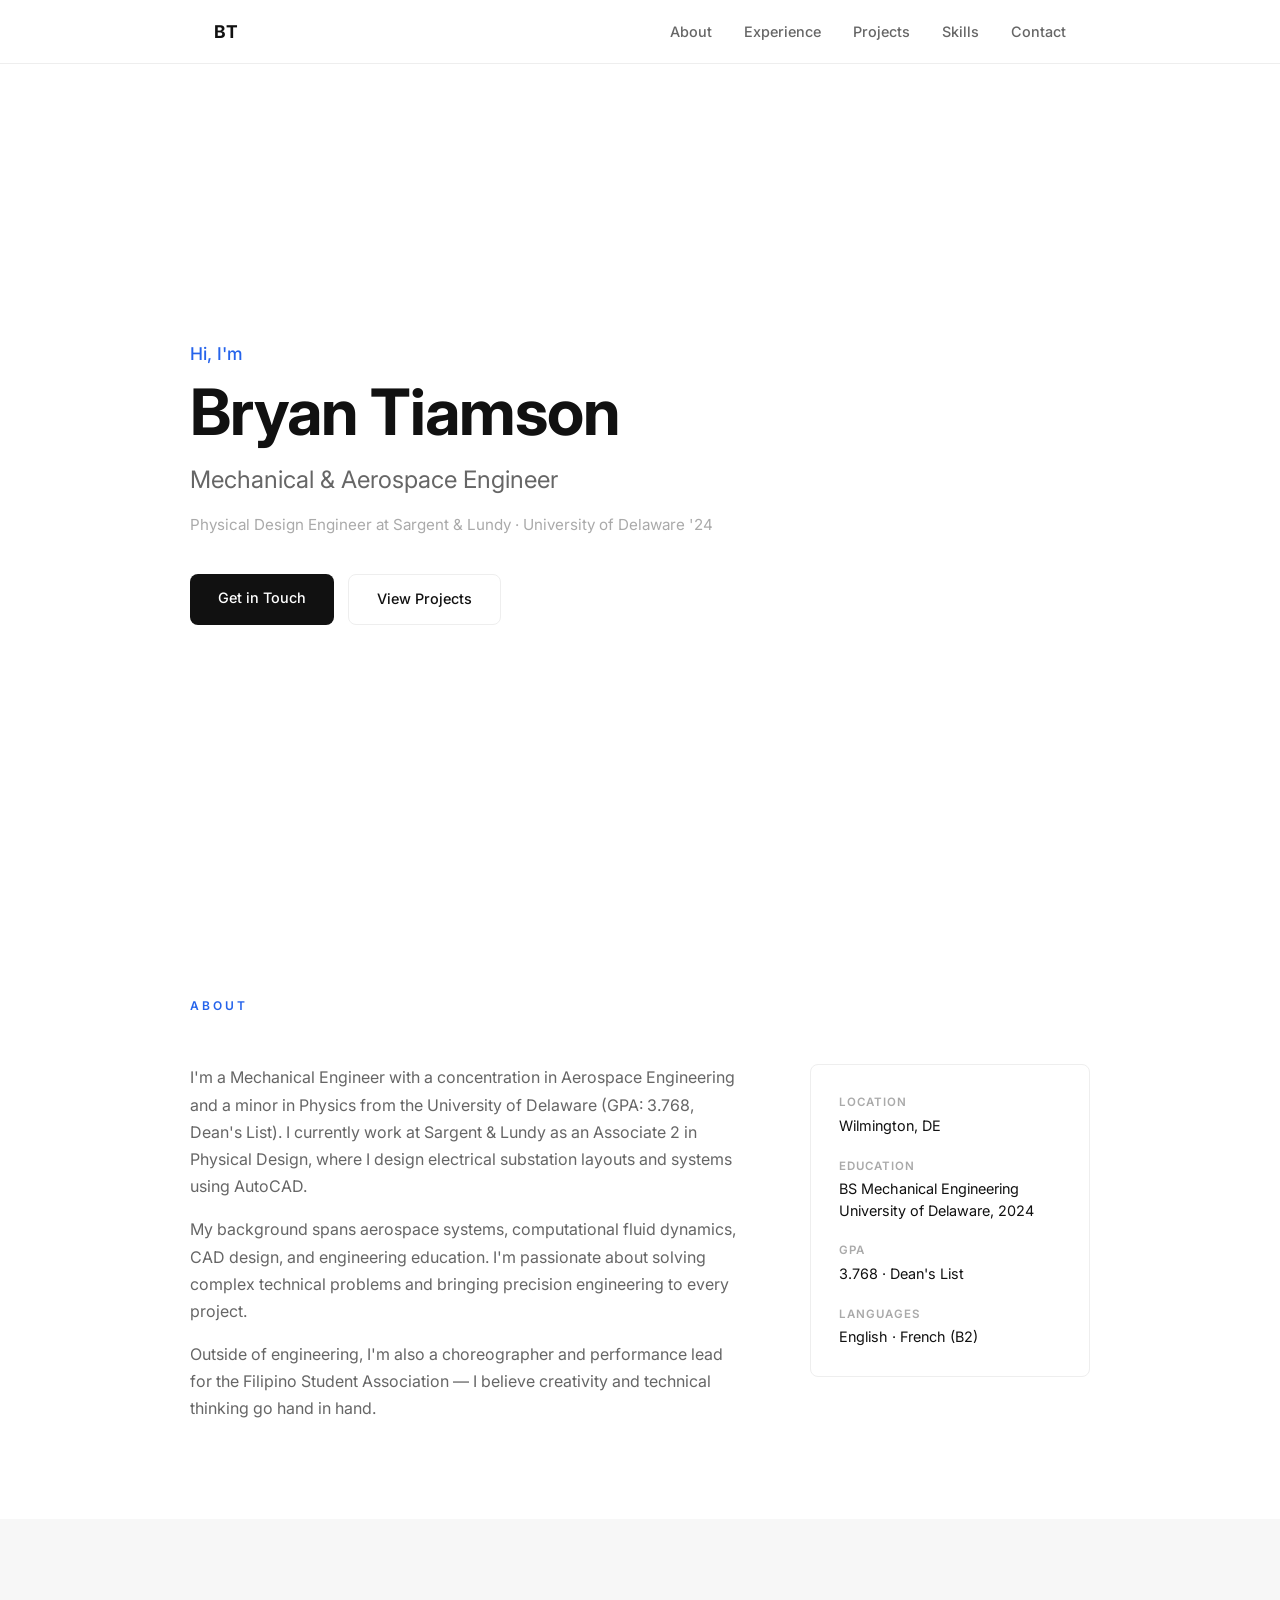
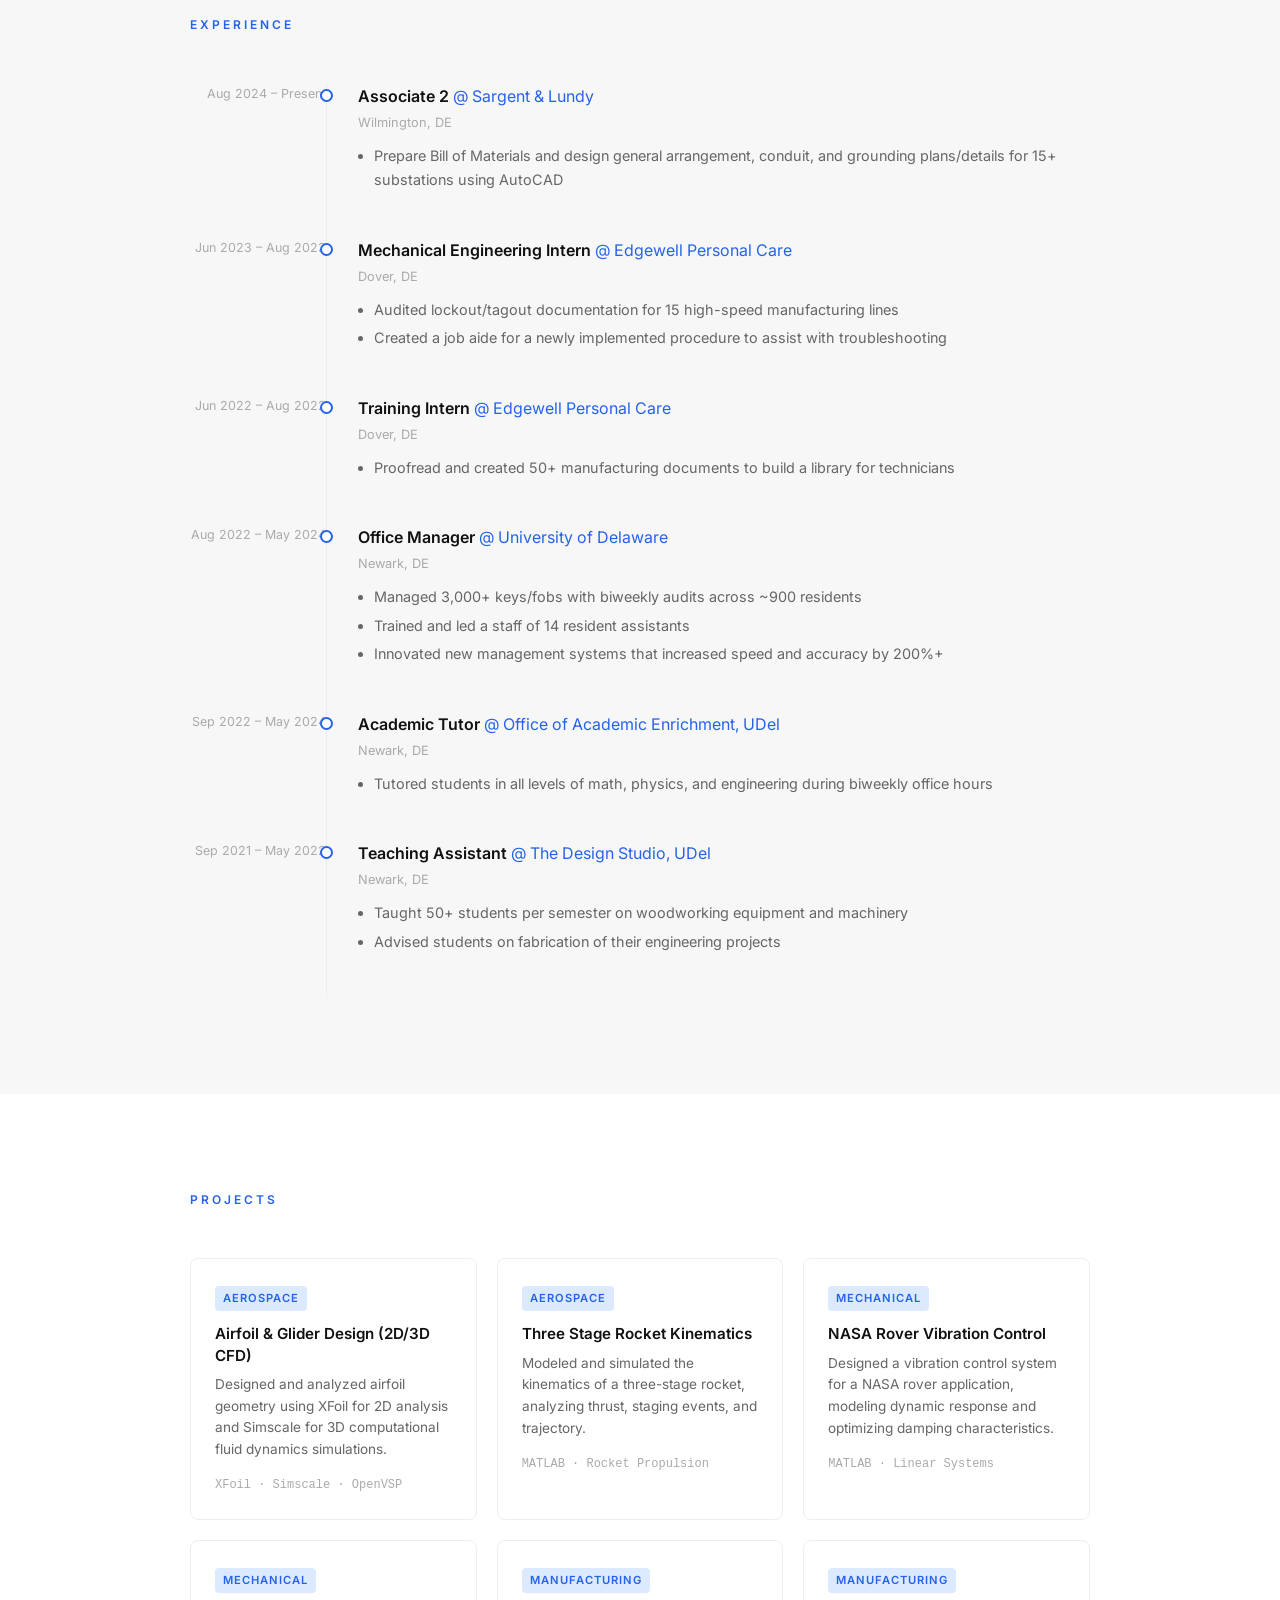
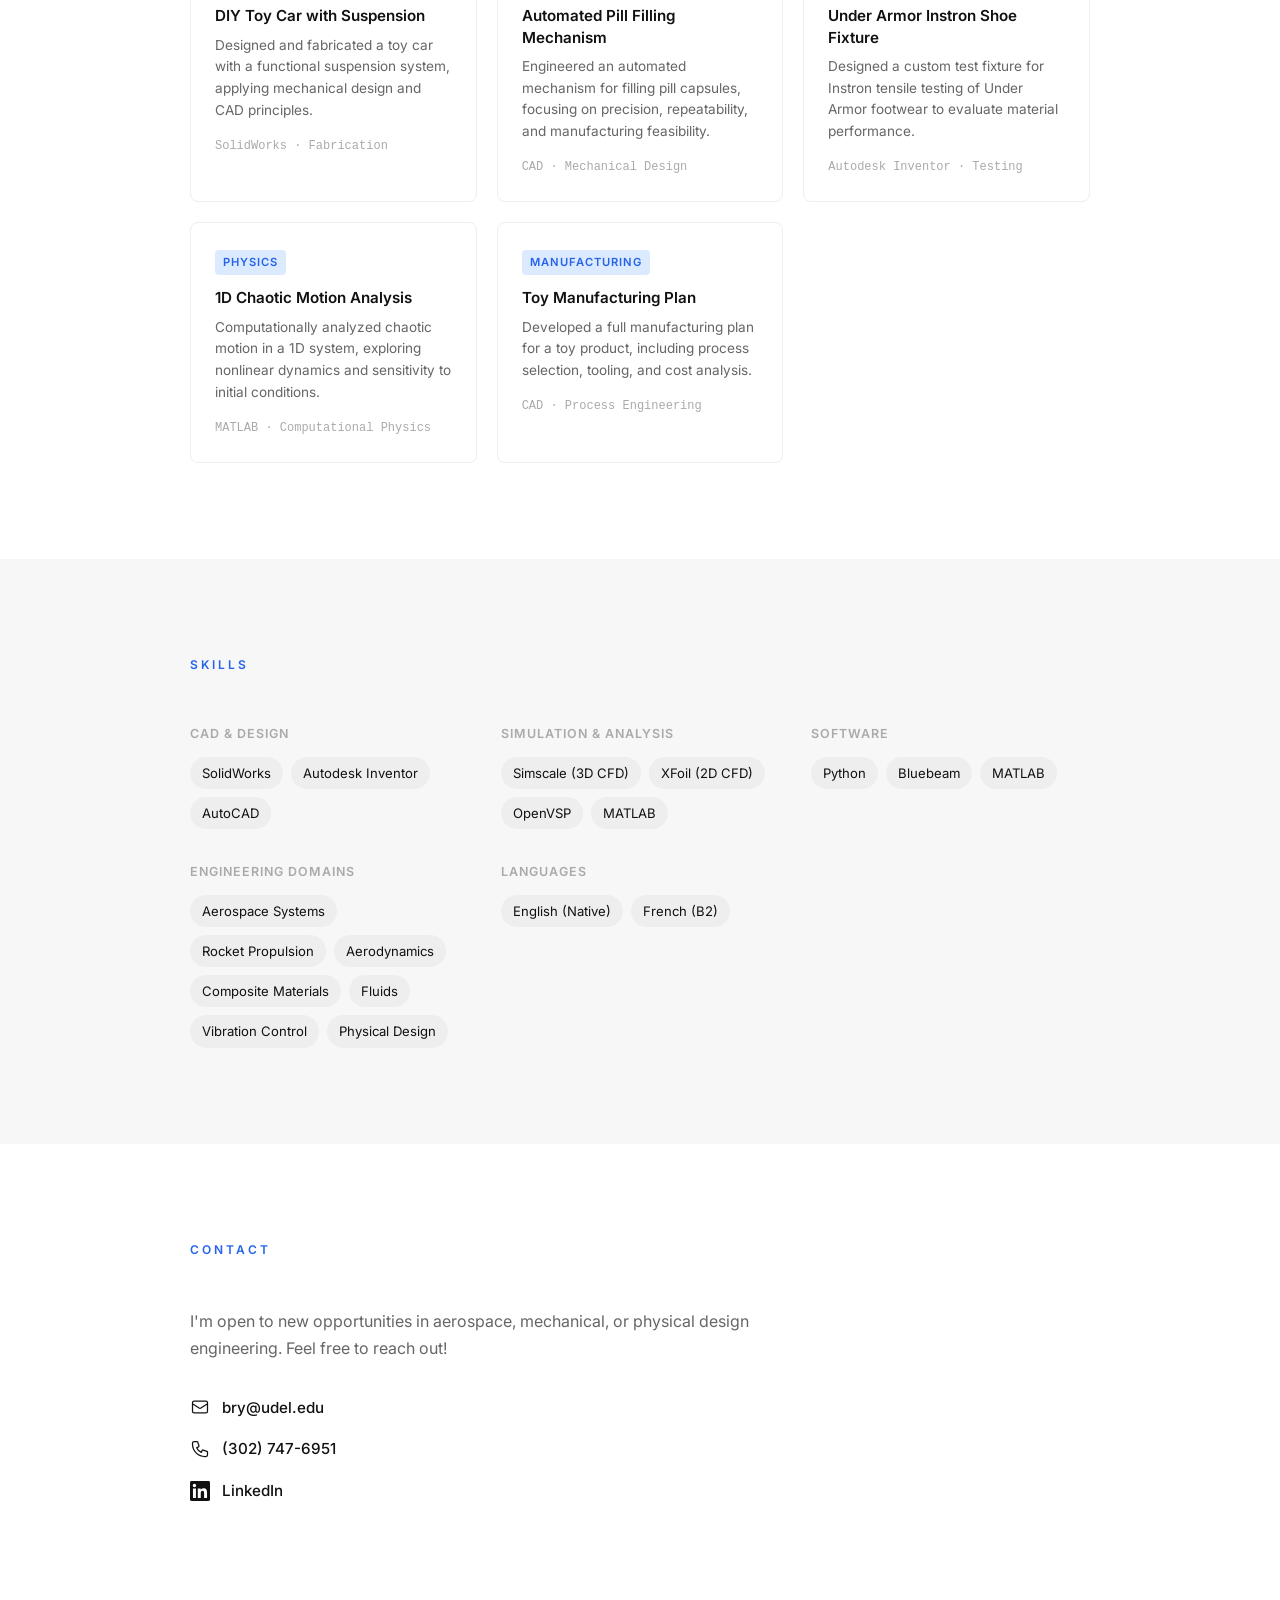
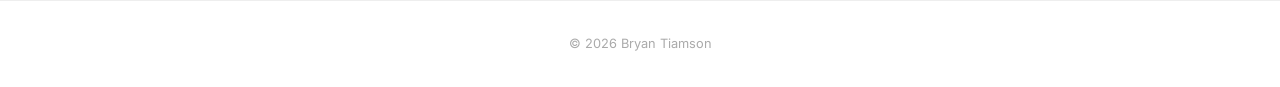
==== index.html @ 42ff0583 "Initial portfolio site" ====
<!DOCTYPE html>
<html lang="en">
<head>
  <meta charset="UTF-8" />
  <meta name="viewport" content="width=device-width, initial-scale=1.0"/>
  <title>Bryan Tiamson</title>
  <link rel="stylesheet" href="style.css" />
  <link href="https://fonts.googleapis.com/css2?family=Inter:wght@300;400;500;600;700&display=swap" rel="stylesheet"/>
</head>
<body>

  <!-- NAV -->
  <nav id="navbar">
    <div class="nav-inner">
      <span class="nav-logo">BT</span>
      <ul class="nav-links">
        <li><a href="#about">About</a></li>
        <li><a href="#experience">Experience</a></li>
        <li><a href="#projects">Projects</a></li>
        <li><a href="#skills">Skills</a></li>
        <li><a href="#contact">Contact</a></li>
      </ul>
    </div>
  </nav>

  <!-- HERO -->
  <section id="hero">
    <div class="hero-content">
      <p class="hero-greeting">Hi, I'm</p>
      <h1>Bryan Tiamson</h1>
      <h2>Mechanical & Aerospace Engineer</h2>
      <p class="hero-sub">Physical Design Engineer at Sargent & Lundy · University of Delaware '24</p>
      <div class="hero-cta">
        <a href="#contact" class="btn-primary">Get in Touch</a>
        <a href="#projects" class="btn-secondary">View Projects</a>
      </div>
    </div>
  </section>

  <!-- ABOUT -->
  <section id="about">
    <div class="container">
      <h3 class="section-label">About</h3>
      <div class="about-grid">
        <div class="about-text">
          <p>
            I'm a Mechanical Engineer with a concentration in Aerospace Engineering and a minor in Physics from the University of Delaware (GPA: 3.768, Dean's List). I currently work at Sargent & Lundy as an Associate 2 in Physical Design, where I design electrical substation layouts and systems using AutoCAD.
          </p>
          <p>
            My background spans aerospace systems, computational fluid dynamics, CAD design, and engineering education. I'm passionate about solving complex technical problems and bringing precision engineering to every project.
          </p>
          <p>
            Outside of engineering, I'm also a choreographer and performance lead for the Filipino Student Association — I believe creativity and technical thinking go hand in hand.
          </p>
        </div>
        <div class="about-details">
          <div class="detail-item">
            <span class="detail-label">Location</span>
            <span>Wilmington, DE</span>
          </div>
          <div class="detail-item">
            <span class="detail-label">Education</span>
            <span>BS Mechanical Engineering<br/>University of Delaware, 2024</span>
          </div>
          <div class="detail-item">
            <span class="detail-label">GPA</span>
            <span>3.768 · Dean's List</span>
          </div>
          <div class="detail-item">
            <span class="detail-label">Languages</span>
            <span>English · French (B2)</span>
          </div>
        </div>
      </div>
    </div>
  </section>

  <!-- EXPERIENCE -->
  <section id="experience">
    <div class="container">
      <h3 class="section-label">Experience</h3>
      <div class="timeline">

        <div class="timeline-item">
          <div class="timeline-date">Aug 2024 – Present</div>
          <div class="timeline-body">
            <h4>Associate 2 <span class="at">@ Sargent & Lundy</span></h4>
            <p class="location">Wilmington, DE</p>
            <ul>
              <li>Prepare Bill of Materials and design general arrangement, conduit, and grounding plans/details for 15+ substations using AutoCAD</li>
            </ul>
          </div>
        </div>

        <div class="timeline-item">
          <div class="timeline-date">Jun 2023 – Aug 2023</div>
          <div class="timeline-body">
            <h4>Mechanical Engineering Intern <span class="at">@ Edgewell Personal Care</span></h4>
            <p class="location">Dover, DE</p>
            <ul>
              <li>Audited lockout/tagout documentation for 15 high-speed manufacturing lines</li>
              <li>Created a job aide for a newly implemented procedure to assist with troubleshooting</li>
            </ul>
          </div>
        </div>

        <div class="timeline-item">
          <div class="timeline-date">Jun 2022 – Aug 2022</div>
          <div class="timeline-body">
            <h4>Training Intern <span class="at">@ Edgewell Personal Care</span></h4>
            <p class="location">Dover, DE</p>
            <ul>
              <li>Proofread and created 50+ manufacturing documents to build a library for technicians</li>
            </ul>
          </div>
        </div>

        <div class="timeline-item">
          <div class="timeline-date">Aug 2022 – May 2024</div>
          <div class="timeline-body">
            <h4>Office Manager <span class="at">@ University of Delaware</span></h4>
            <p class="location">Newark, DE</p>
            <ul>
              <li>Managed 3,000+ keys/fobs with biweekly audits across ~900 residents</li>
              <li>Trained and led a staff of 14 resident assistants</li>
              <li>Innovated new management systems that increased speed and accuracy by 200%+</li>
            </ul>
          </div>
        </div>

        <div class="timeline-item">
          <div class="timeline-date">Sep 2022 – May 2024</div>
          <div class="timeline-body">
            <h4>Academic Tutor <span class="at">@ Office of Academic Enrichment, UDel</span></h4>
            <p class="location">Newark, DE</p>
            <ul>
              <li>Tutored students in all levels of math, physics, and engineering during biweekly office hours</li>
            </ul>
          </div>
        </div>

        <div class="timeline-item">
          <div class="timeline-date">Sep 2021 – May 2022</div>
          <div class="timeline-body">
            <h4>Teaching Assistant <span class="at">@ The Design Studio, UDel</span></h4>
            <p class="location">Newark, DE</p>
            <ul>
              <li>Taught 50+ students per semester on woodworking equipment and machinery</li>
              <li>Advised students on fabrication of their engineering projects</li>
            </ul>
          </div>
        </div>

      </div>
    </div>
  </section>

  <!-- PROJECTS -->
  <section id="projects">
    <div class="container">
      <h3 class="section-label">Projects</h3>
      <div class="projects-grid">

        <div class="project-card">
          <div class="project-tag">Aerospace</div>
          <h4>Airfoil & Glider Design (2D/3D CFD)</h4>
          <p>Designed and analyzed airfoil geometry using XFoil for 2D analysis and Simscale for 3D computational fluid dynamics simulations.</p>
          <div class="project-tools">XFoil · Simscale · OpenVSP</div>
        </div>

        <div class="project-card">
          <div class="project-tag">Aerospace</div>
          <h4>Three Stage Rocket Kinematics</h4>
          <p>Modeled and simulated the kinematics of a three-stage rocket, analyzing thrust, staging events, and trajectory.</p>
          <div class="project-tools">MATLAB · Rocket Propulsion</div>
        </div>

        <div class="project-card">
          <div class="project-tag">Mechanical</div>
          <h4>NASA Rover Vibration Control</h4>
          <p>Designed a vibration control system for a NASA rover application, modeling dynamic response and optimizing damping characteristics.</p>
          <div class="project-tools">MATLAB · Linear Systems</div>
        </div>

        <div class="project-card">
          <div class="project-tag">Mechanical</div>
          <h4>DIY Toy Car with Suspension</h4>
          <p>Designed and fabricated a toy car with a functional suspension system, applying mechanical design and CAD principles.</p>
          <div class="project-tools">SolidWorks · Fabrication</div>
        </div>

        <div class="project-card">
          <div class="project-tag">Manufacturing</div>
          <h4>Automated Pill Filling Mechanism</h4>
          <p>Engineered an automated mechanism for filling pill capsules, focusing on precision, repeatability, and manufacturing feasibility.</p>
          <div class="project-tools">CAD · Mechanical Design</div>
        </div>

        <div class="project-card">
          <div class="project-tag">Manufacturing</div>
          <h4>Under Armor Instron Shoe Fixture</h4>
          <p>Designed a custom test fixture for Instron tensile testing of Under Armor footwear to evaluate material performance.</p>
          <div class="project-tools">Autodesk Inventor · Testing</div>
        </div>

        <div class="project-card">
          <div class="project-tag">Physics</div>
          <h4>1D Chaotic Motion Analysis</h4>
          <p>Computationally analyzed chaotic motion in a 1D system, exploring nonlinear dynamics and sensitivity to initial conditions.</p>
          <div class="project-tools">MATLAB · Computational Physics</div>
        </div>

        <div class="project-card">
          <div class="project-tag">Manufacturing</div>
          <h4>Toy Manufacturing Plan</h4>
          <p>Developed a full manufacturing plan for a toy product, including process selection, tooling, and cost analysis.</p>
          <div class="project-tools">CAD · Process Engineering</div>
        </div>

      </div>
    </div>
  </section>

  <!-- SKILLS -->
  <section id="skills">
    <div class="container">
      <h3 class="section-label">Skills</h3>
      <div class="skills-grid">
        <div class="skill-group">
          <h5>CAD & Design</h5>
          <div class="skill-tags">
            <span>SolidWorks</span>
            <span>Autodesk Inventor</span>
            <span>AutoCAD</span>
          </div>
        </div>
        <div class="skill-group">
          <h5>Simulation & Analysis</h5>
          <div class="skill-tags">
            <span>Simscale (3D CFD)</span>
            <span>XFoil (2D CFD)</span>
            <span>OpenVSP</span>
            <span>MATLAB</span>
          </div>
        </div>
        <div class="skill-group">
          <h5>Software</h5>
          <div class="skill-tags">
            <span>Python</span>
            <span>Bluebeam</span>
            <span>MATLAB</span>
          </div>
        </div>
        <div class="skill-group">
          <h5>Engineering Domains</h5>
          <div class="skill-tags">
            <span>Aerospace Systems</span>
            <span>Rocket Propulsion</span>
            <span>Aerodynamics</span>
            <span>Composite Materials</span>
            <span>Fluids</span>
            <span>Vibration Control</span>
            <span>Physical Design</span>
          </div>
        </div>
        <div class="skill-group">
          <h5>Languages</h5>
          <div class="skill-tags">
            <span>English (Native)</span>
            <span>French (B2)</span>
          </div>
        </div>
      </div>
    </div>
  </section>

  <!-- CONTACT -->
  <section id="contact">
    <div class="container">
      <h3 class="section-label">Contact</h3>
      <div class="contact-inner">
        <p>I'm open to new opportunities in aerospace, mechanical, or physical design engineering. Feel free to reach out!</p>
        <div class="contact-links">
          <a href="mailto:bry@udel.edu" class="contact-item">
            <svg xmlns="http://www.w3.org/2000/svg" width="20" height="20" fill="none" viewBox="0 0 24 24" stroke="currentColor"><path stroke-linecap="round" stroke-linejoin="round" stroke-width="1.5" d="M3 8l7.89 5.26a2 2 0 002.22 0L21 8M5 19h14a2 2 0 002-2V7a2 2 0 00-2-2H5a2 2 0 00-2 2v10a2 2 0 002 2z"/></svg>
            bry@udel.edu
          </a>
          <a href="tel:3027476951" class="contact-item">
            <svg xmlns="http://www.w3.org/2000/svg" width="20" height="20" fill="none" viewBox="0 0 24 24" stroke="currentColor"><path stroke-linecap="round" stroke-linejoin="round" stroke-width="1.5" d="M3 5a2 2 0 012-2h3.28a1 1 0 01.948.684l1.498 4.493a1 1 0 01-.502 1.21l-2.257 1.13a11.042 11.042 0 005.516 5.516l1.13-2.257a1 1 0 011.21-.502l4.493 1.498a1 1 0 01.684.949V19a2 2 0 01-2 2h-1C9.716 21 3 14.284 3 6V5z"/></svg>
            (302) 747-6951
          </a>
          <a href="https://linkedin.com/in/bryan-tiamson-5ba43720b/" target="_blank" class="contact-item">
            <svg xmlns="http://www.w3.org/2000/svg" width="20" height="20" viewBox="0 0 24 24" fill="currentColor"><path d="M20.447 20.452h-3.554v-5.569c0-1.328-.027-3.037-1.852-3.037-1.853 0-2.136 1.445-2.136 2.939v5.667H9.351V9h3.414v1.561h.046c.477-.9 1.637-1.85 3.37-1.85 3.601 0 4.267 2.37 4.267 5.455v6.286zM5.337 7.433a2.062 2.062 0 01-2.063-2.065 2.064 2.064 0 112.063 2.065zm1.782 13.019H3.555V9h3.564v11.452zM22.225 0H1.771C.792 0 0 .774 0 1.729v20.542C0 23.227.792 24 1.771 24h20.451C23.2 24 24 23.227 24 22.271V1.729C24 .774 23.2 0 22.222 0h.003z"/></svg>
            LinkedIn
          </a>
        </div>
      </div>
    </div>
  </section>

  <footer>
    <p>© 2026 Bryan Tiamson</p>
  </footer>

  <script src="script.js"></script>
</body>
</html>
---- style.css ----
/* ── Reset & Base ── */
*, *::before, *::after { box-sizing: border-box; margin: 0; padding: 0; }

:root {
  --black: #111111;
  --white: #ffffff;
  --gray-100: #f7f7f7;
  --gray-200: #eeeeee;
  --gray-400: #aaaaaa;
  --gray-600: #666666;
  --accent: #2563eb;
  --accent-light: #dbeafe;
  --radius: 8px;
  --max-w: 900px;
  --nav-h: 64px;
}

html { scroll-behavior: smooth; }

body {
  font-family: 'Inter', sans-serif;
  color: var(--black);
  background: var(--white);
  line-height: 1.7;
  font-size: 16px;
}

/* ── Nav ── */
#navbar {
  position: fixed;
  top: 0; left: 0; right: 0;
  height: var(--nav-h);
  background: rgba(255,255,255,0.92);
  backdrop-filter: blur(10px);
  border-bottom: 1px solid var(--gray-200);
  z-index: 100;
  transition: box-shadow 0.2s;
}
#navbar.scrolled { box-shadow: 0 2px 12px rgba(0,0,0,0.06); }

.nav-inner {
  max-width: var(--max-w);
  margin: 0 auto;
  padding: 0 24px;
  height: 100%;
  display: flex;
  align-items: center;
  justify-content: space-between;
}

.nav-logo {
  font-weight: 700;
  font-size: 1.1rem;
  letter-spacing: 1px;
  color: var(--black);
}

.nav-links {
  list-style: none;
  display: flex;
  gap: 32px;
}

.nav-links a {
  text-decoration: none;
  color: var(--gray-600);
  font-size: 0.9rem;
  font-weight: 500;
  transition: color 0.15s;
}
.nav-links a:hover { color: var(--accent); }

/* ── Hero ── */
#hero {
  min-height: 100vh;
  display: flex;
  align-items: center;
  padding: 0 24px;
  padding-top: var(--nav-h);
  background: var(--white);
}

.hero-content {
  max-width: var(--max-w);
  margin: 0 auto;
  width: 100%;
}

.hero-greeting {
  font-size: 1.1rem;
  color: var(--accent);
  font-weight: 500;
  margin-bottom: 8px;
}

.hero-content h1 {
  font-size: clamp(2.5rem, 6vw, 4rem);
  font-weight: 700;
  line-height: 1.1;
  letter-spacing: -1px;
  margin-bottom: 12px;
}

.hero-content h2 {
  font-size: clamp(1.1rem, 3vw, 1.5rem);
  font-weight: 400;
  color: var(--gray-600);
  margin-bottom: 12px;
}

.hero-sub {
  color: var(--gray-400);
  font-size: 0.95rem;
  margin-bottom: 36px;
}

.hero-cta {
  display: flex;
  gap: 14px;
  flex-wrap: wrap;
}

.btn-primary {
  background: var(--black);
  color: var(--white);
  padding: 12px 28px;
  border-radius: var(--radius);
  text-decoration: none;
  font-size: 0.9rem;
  font-weight: 500;
  transition: background 0.15s, transform 0.15s;
}
.btn-primary:hover { background: #333; transform: translateY(-1px); }

.btn-secondary {
  background: transparent;
  color: var(--black);
  padding: 12px 28px;
  border-radius: var(--radius);
  border: 1.5px solid var(--gray-200);
  text-decoration: none;
  font-size: 0.9rem;
  font-weight: 500;
  transition: border-color 0.15s, transform 0.15s;
}
.btn-secondary:hover { border-color: var(--black); transform: translateY(-1px); }

/* ── Sections ── */
section { padding: 96px 24px; }
section:nth-child(even) { background: var(--gray-100); }

.container {
  max-width: var(--max-w);
  margin: 0 auto;
}

.section-label {
  font-size: 0.75rem;
  font-weight: 600;
  letter-spacing: 3px;
  text-transform: uppercase;
  color: var(--accent);
  margin-bottom: 48px;
}

/* ── About ── */
.about-grid {
  display: grid;
  grid-template-columns: 1fr 280px;
  gap: 64px;
  align-items: start;
}

.about-text p {
  color: var(--gray-600);
  margin-bottom: 16px;
  font-size: 1rem;
}
.about-text p:last-child { margin-bottom: 0; }

.about-details {
  display: flex;
  flex-direction: column;
  gap: 20px;
  padding: 28px;
  background: var(--white);
  border: 1px solid var(--gray-200);
  border-radius: var(--radius);
}

.detail-item {
  display: flex;
  flex-direction: column;
  gap: 2px;
}

.detail-label {
  font-size: 0.72rem;
  font-weight: 600;
  text-transform: uppercase;
  letter-spacing: 1px;
  color: var(--gray-400);
}

.detail-item span:last-child {
  font-size: 0.9rem;
  color: var(--black);
  line-height: 1.5;
}

/* ── Timeline ── */
.timeline {
  display: flex;
  flex-direction: column;
  gap: 0;
  position: relative;
}

.timeline::before {
  content: '';
  position: absolute;
  left: 136px;
  top: 0; bottom: 0;
  width: 1px;
  background: var(--gray-200);
}

.timeline-item {
  display: grid;
  grid-template-columns: 136px 1fr;
  gap: 32px;
  padding: 0 0 40px;
  position: relative;
}

.timeline-item::before {
  content: '';
  position: absolute;
  left: 130px;
  top: 6px;
  width: 13px; height: 13px;
  border-radius: 50%;
  background: var(--white);
  border: 2px solid var(--accent);
}

.timeline-date {
  font-size: 0.78rem;
  color: var(--gray-400);
  text-align: right;
  padding-top: 2px;
  line-height: 1.4;
}

.timeline-body h4 {
  font-size: 1rem;
  font-weight: 600;
  margin-bottom: 2px;
}

.timeline-body .at {
  font-weight: 400;
  color: var(--accent);
}

.timeline-body .location {
  font-size: 0.8rem;
  color: var(--gray-400);
  margin-bottom: 10px;
}

.timeline-body ul {
  padding-left: 16px;
}

.timeline-body li {
  font-size: 0.9rem;
  color: var(--gray-600);
  margin-bottom: 4px;
}

/* ── Projects ── */
.projects-grid {
  display: grid;
  grid-template-columns: repeat(auto-fill, minmax(260px, 1fr));
  gap: 20px;
}

.project-card {
  background: var(--white);
  border: 1px solid var(--gray-200);
  border-radius: var(--radius);
  padding: 24px;
  transition: border-color 0.15s, transform 0.15s, box-shadow 0.15s;
}
.project-card:hover {
  border-color: var(--accent);
  transform: translateY(-2px);
  box-shadow: 0 6px 24px rgba(37,99,235,0.08);
}

.project-tag {
  font-size: 0.7rem;
  font-weight: 600;
  text-transform: uppercase;
  letter-spacing: 1px;
  color: var(--accent);
  background: var(--accent-light);
  display: inline-block;
  padding: 3px 8px;
  border-radius: 4px;
  margin-bottom: 12px;
}

.project-card h4 {
  font-size: 0.95rem;
  font-weight: 600;
  margin-bottom: 8px;
  line-height: 1.4;
}

.project-card p {
  font-size: 0.85rem;
  color: var(--gray-600);
  margin-bottom: 14px;
  line-height: 1.6;
}

.project-tools {
  font-size: 0.75rem;
  color: var(--gray-400);
  font-family: 'Courier New', monospace;
}

/* ── Skills ── */
.skills-grid {
  display: grid;
  grid-template-columns: repeat(auto-fill, minmax(240px, 1fr));
  gap: 32px;
}

.skill-group h5 {
  font-size: 0.78rem;
  font-weight: 600;
  text-transform: uppercase;
  letter-spacing: 1px;
  color: var(--gray-400);
  margin-bottom: 12px;
}

.skill-tags {
  display: flex;
  flex-wrap: wrap;
  gap: 8px;
}

.skill-tags span {
  font-size: 0.82rem;
  color: var(--black);
  background: var(--gray-200);
  padding: 5px 12px;
  border-radius: 99px;
}

/* ── Contact ── */
.contact-inner {
  max-width: 600px;
}

.contact-inner p {
  font-size: 1rem;
  color: var(--gray-600);
  margin-bottom: 32px;
  line-height: 1.7;
}

.contact-links {
  display: flex;
  flex-direction: column;
  gap: 16px;
}

.contact-item {
  display: flex;
  align-items: center;
  gap: 12px;
  text-decoration: none;
  color: var(--black);
  font-size: 0.95rem;
  font-weight: 500;
  transition: color 0.15s;
}
.contact-item:hover { color: var(--accent); }
.contact-item svg { flex-shrink: 0; }

/* ── Footer ── */
footer {
  text-align: center;
  padding: 32px;
  font-size: 0.8rem;
  color: var(--gray-400);
  border-top: 1px solid var(--gray-200);
}

/* ── Responsive ── */
@media (max-width: 700px) {
  .about-grid { grid-template-columns: 1fr; gap: 32px; }
  .timeline::before { left: 0; }
  .timeline-item { grid-template-columns: 1fr; gap: 6px; padding-left: 20px; }
  .timeline-item::before { left: -7px; }
  .timeline-date { text-align: left; }
  .nav-links { gap: 18px; }
}
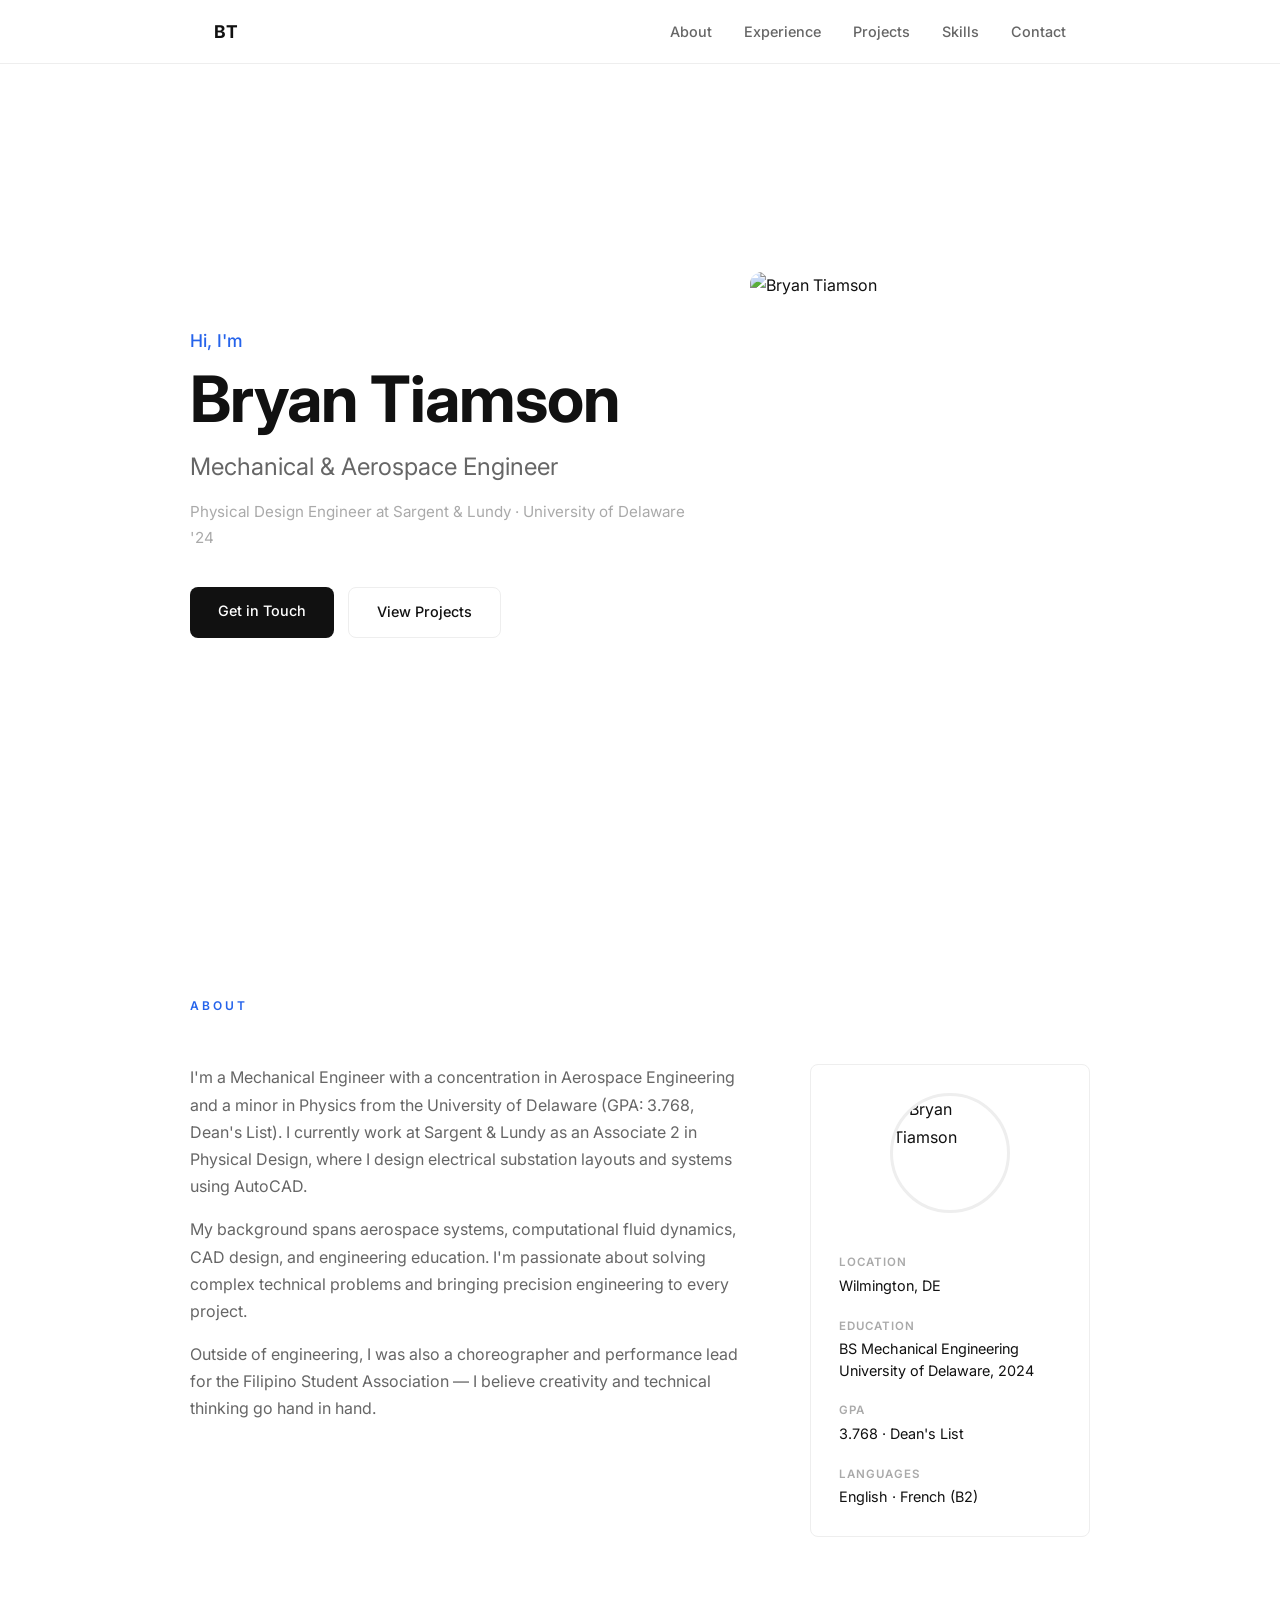
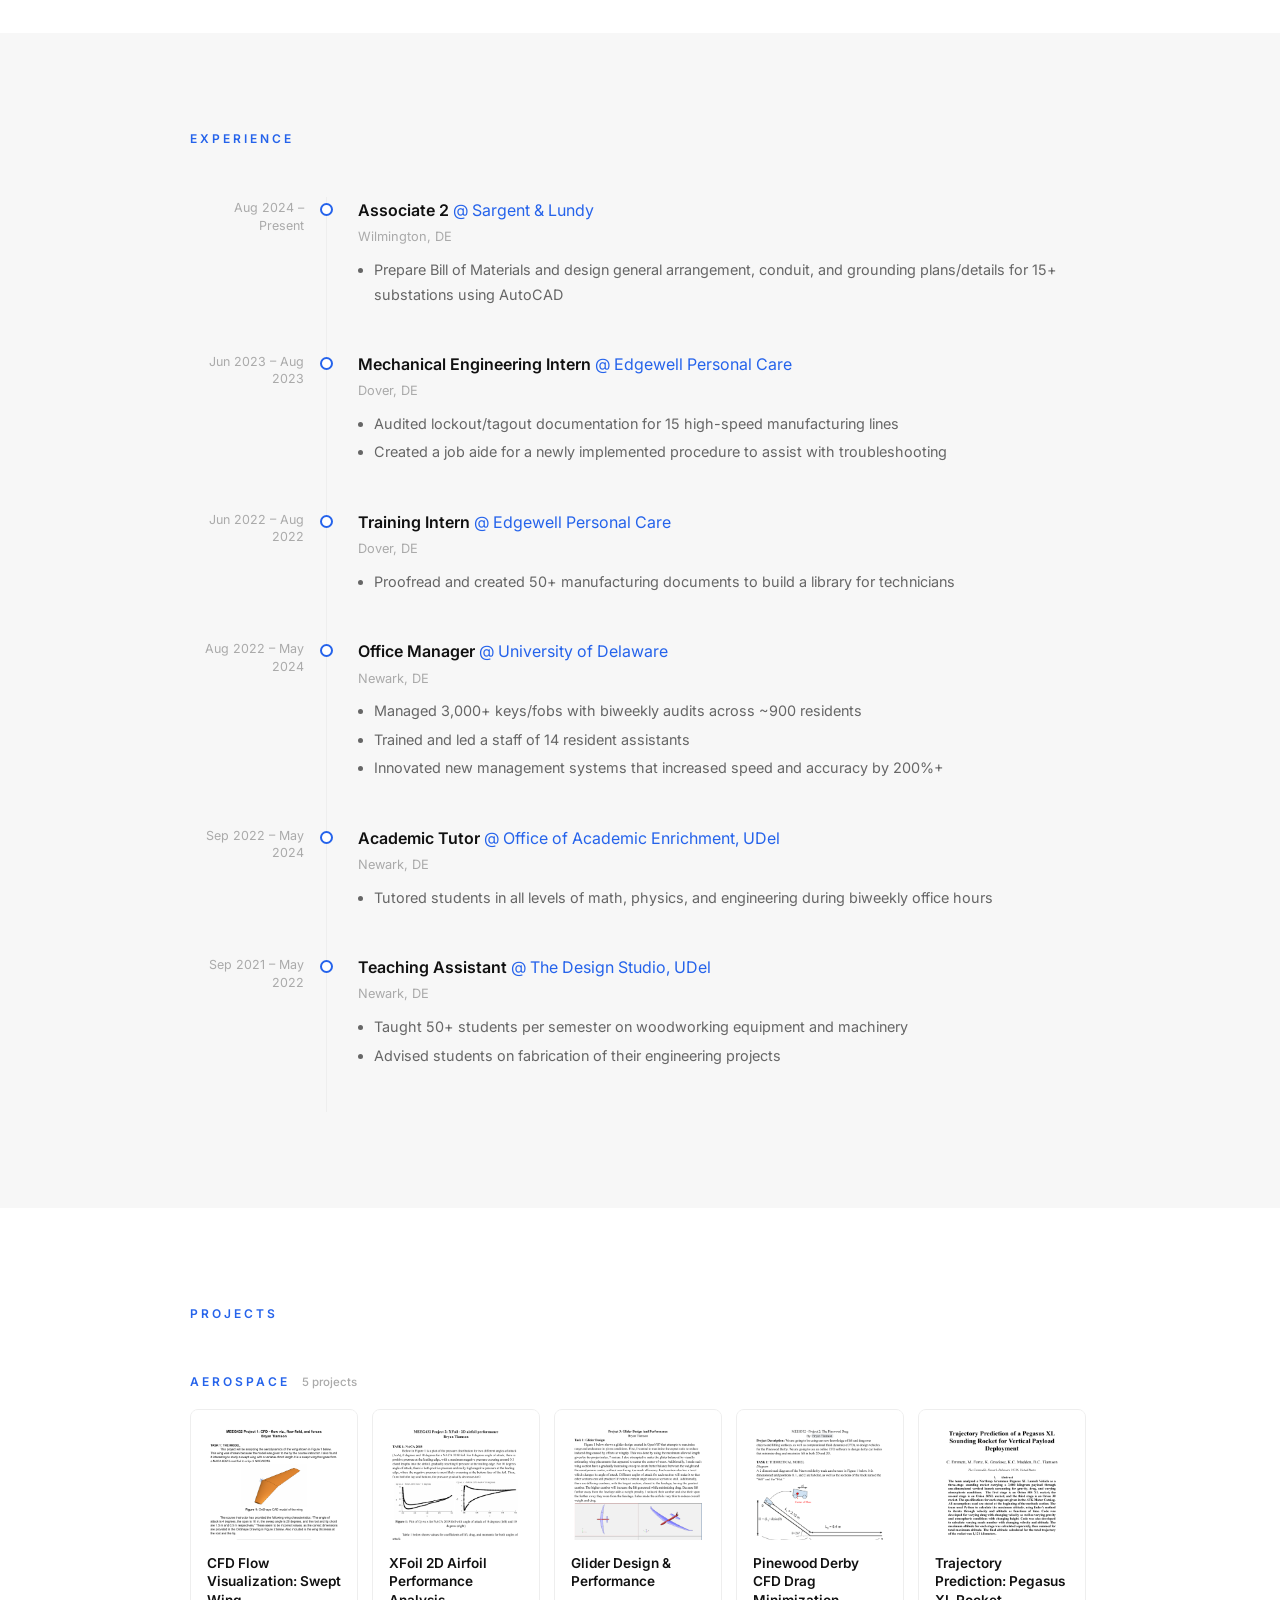
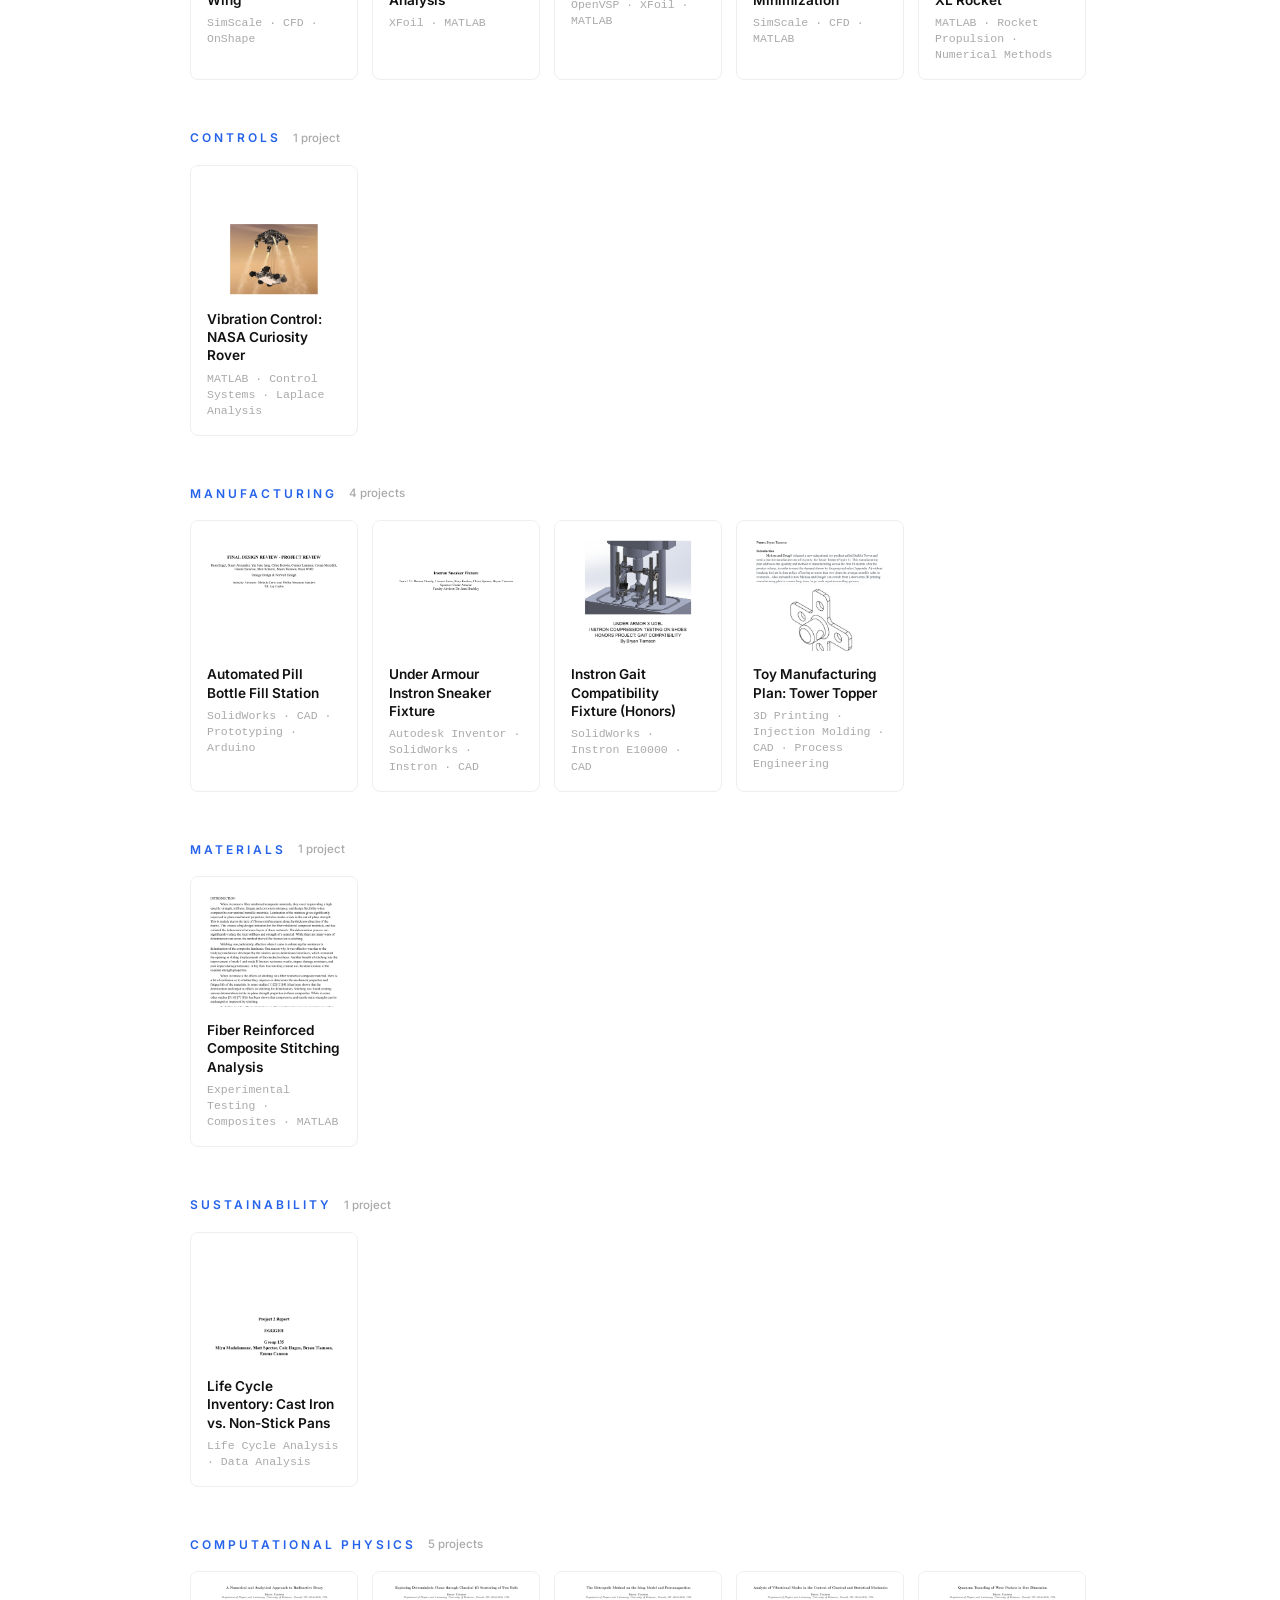
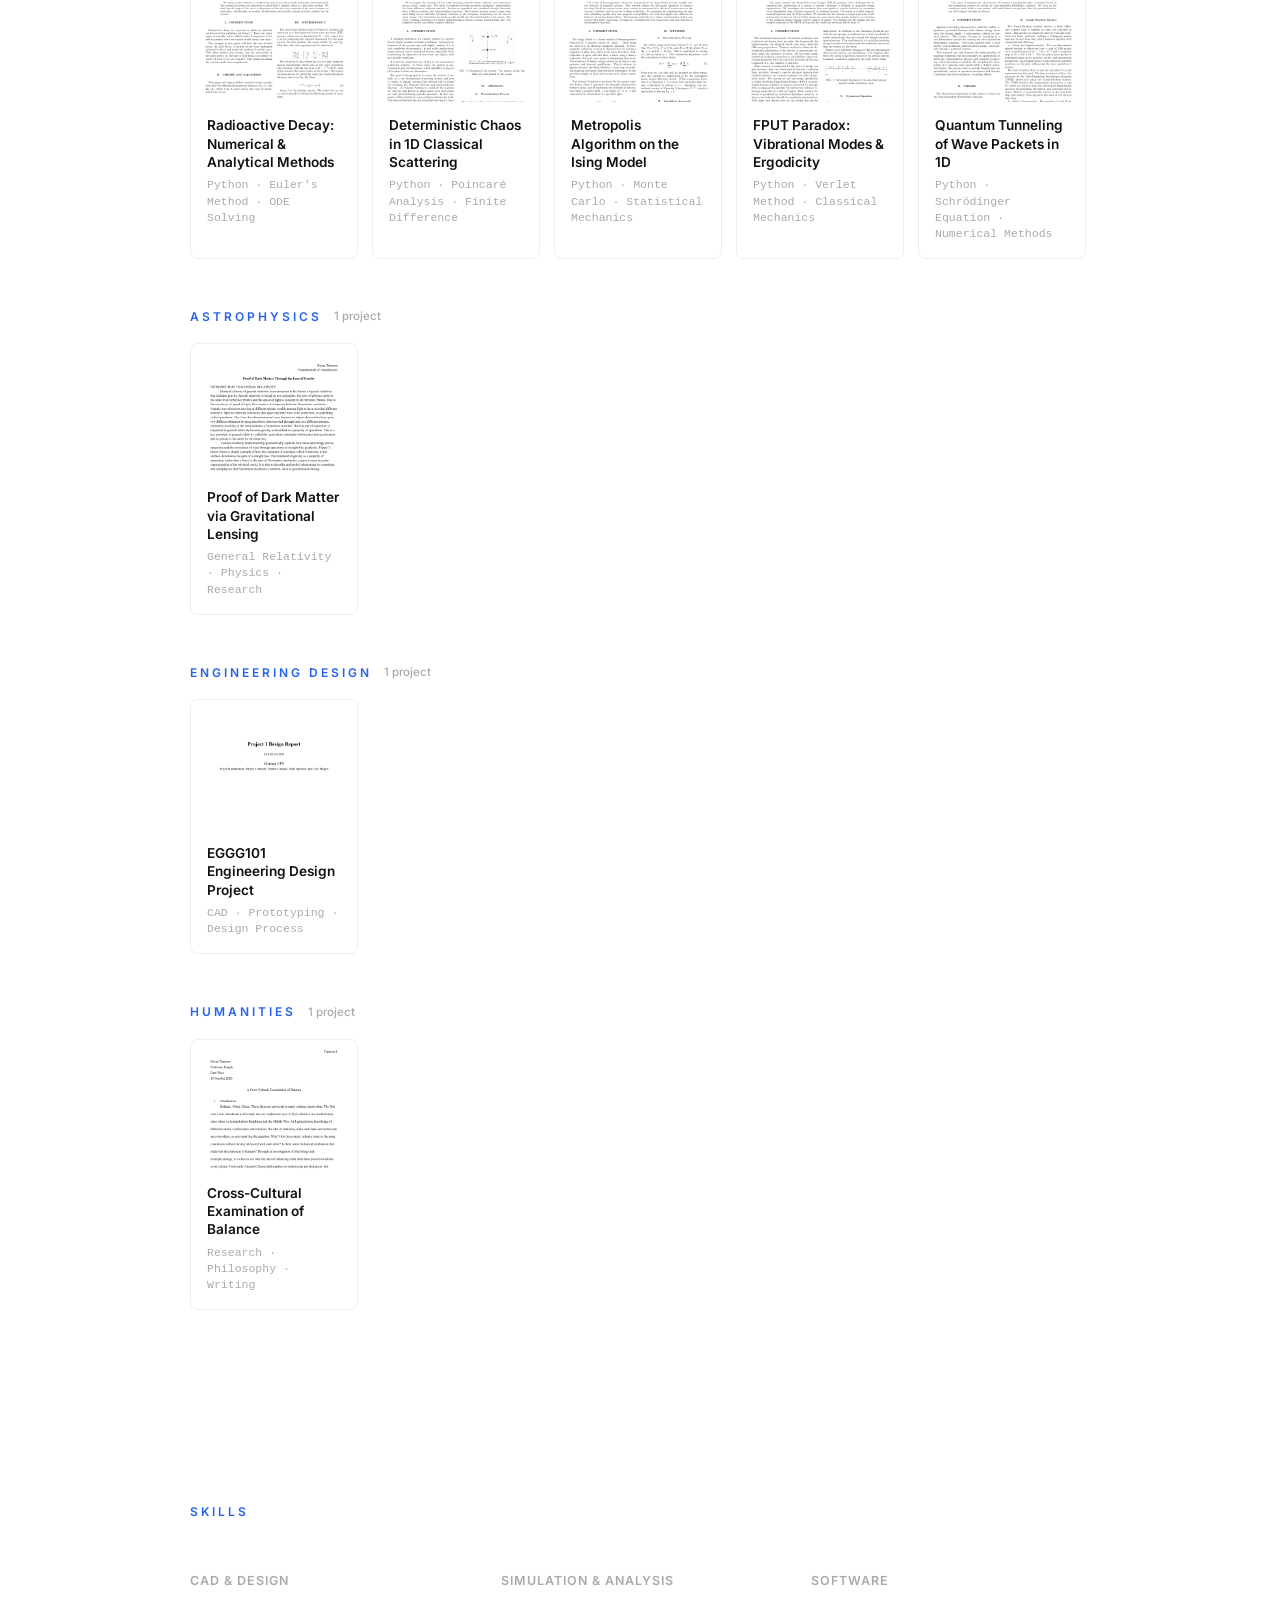
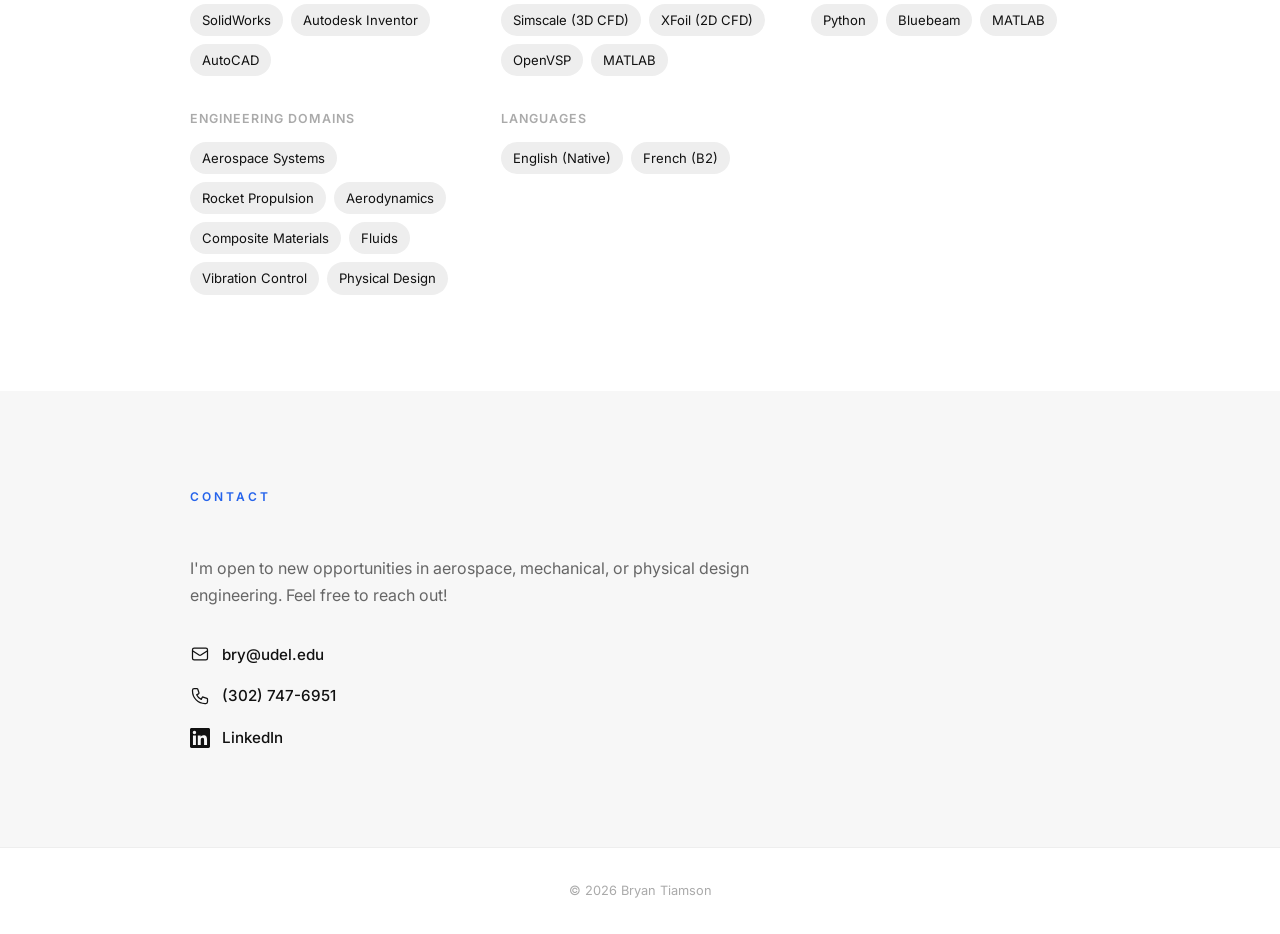
==== commit efaea567: "Add projects, portraits, assets, and layout updates - 20 projects with PDF writeups, thumbnails, and" ====
--- a/index.html
+++ b/index.html
@@ -26,14 +26,17 @@
   <!-- HERO -->
   <section id="hero">
     <div class="hero-content">
-      <p class="hero-greeting">Hi, I'm</p>
-      <h1>Bryan Tiamson</h1>
-      <h2>Mechanical & Aerospace Engineer</h2>
-      <p class="hero-sub">Physical Design Engineer at Sargent & Lundy · University of Delaware '24</p>
-      <div class="hero-cta">
-        <a href="#contact" class="btn-primary">Get in Touch</a>
-        <a href="#projects" class="btn-secondary">View Projects</a>
-      </div>
+      <div class="hero-text">
+        <p class="hero-greeting">Hi, I'm</p>
+        <h1>Bryan Tiamson</h1>
+        <h2>Mechanical & Aerospace Engineer</h2>
+        <p class="hero-sub">Physical Design Engineer at Sargent & Lundy · University of Delaware '24</p>
+        <div class="hero-cta">
+          <a href="#contact" class="btn-primary">Get in Touch</a>
+          <a href="#projects" class="btn-secondary">View Projects</a>
+        </div>
+      </div>
+      <img src="Portrait/DPT_0738.jpg" alt="Bryan Tiamson" class="hero-photo"/>
     </div>
   </section>
 
@@ -50,10 +53,11 @@
             My background spans aerospace systems, computational fluid dynamics, CAD design, and engineering education. I'm passionate about solving complex technical problems and bringing precision engineering to every project.
           </p>
           <p>
-            Outside of engineering, I'm also a choreographer and performance lead for the Filipino Student Association — I believe creativity and technical thinking go hand in hand.
+            Outside of engineering, I was also a choreographer and performance lead for the Filipino Student Association — I believe creativity and technical thinking go hand in hand.
           </p>
         </div>
         <div class="about-details">
+          <img src="Portrait/DPT_0741.jpg" alt="Bryan Tiamson" class="about-portrait"/>
           <div class="detail-item">
             <span class="detail-label">Location</span>
             <span>Wilmington, DE</span>
@@ -159,67 +163,36 @@
   <section id="projects">
     <div class="container">
       <h3 class="section-label">Projects</h3>
-      <div class="projects-grid">
-
-        <div class="project-card">
-          <div class="project-tag">Aerospace</div>
-          <h4>Airfoil & Glider Design (2D/3D CFD)</h4>
-          <p>Designed and analyzed airfoil geometry using XFoil for 2D analysis and Simscale for 3D computational fluid dynamics simulations.</p>
-          <div class="project-tools">XFoil · Simscale · OpenVSP</div>
-        </div>
-
-        <div class="project-card">
-          <div class="project-tag">Aerospace</div>
-          <h4>Three Stage Rocket Kinematics</h4>
-          <p>Modeled and simulated the kinematics of a three-stage rocket, analyzing thrust, staging events, and trajectory.</p>
-          <div class="project-tools">MATLAB · Rocket Propulsion</div>
-        </div>
-
-        <div class="project-card">
-          <div class="project-tag">Mechanical</div>
-          <h4>NASA Rover Vibration Control</h4>
-          <p>Designed a vibration control system for a NASA rover application, modeling dynamic response and optimizing damping characteristics.</p>
-          <div class="project-tools">MATLAB · Linear Systems</div>
-        </div>
-
-        <div class="project-card">
-          <div class="project-tag">Mechanical</div>
-          <h4>DIY Toy Car with Suspension</h4>
-          <p>Designed and fabricated a toy car with a functional suspension system, applying mechanical design and CAD principles.</p>
-          <div class="project-tools">SolidWorks · Fabrication</div>
-        </div>
-
-        <div class="project-card">
-          <div class="project-tag">Manufacturing</div>
-          <h4>Automated Pill Filling Mechanism</h4>
-          <p>Engineered an automated mechanism for filling pill capsules, focusing on precision, repeatability, and manufacturing feasibility.</p>
-          <div class="project-tools">CAD · Mechanical Design</div>
-        </div>
-
-        <div class="project-card">
-          <div class="project-tag">Manufacturing</div>
-          <h4>Under Armor Instron Shoe Fixture</h4>
-          <p>Designed a custom test fixture for Instron tensile testing of Under Armor footwear to evaluate material performance.</p>
-          <div class="project-tools">Autodesk Inventor · Testing</div>
-        </div>
-
-        <div class="project-card">
-          <div class="project-tag">Physics</div>
-          <h4>1D Chaotic Motion Analysis</h4>
-          <p>Computationally analyzed chaotic motion in a 1D system, exploring nonlinear dynamics and sensitivity to initial conditions.</p>
-          <div class="project-tools">MATLAB · Computational Physics</div>
-        </div>
-
-        <div class="project-card">
-          <div class="project-tag">Manufacturing</div>
-          <h4>Toy Manufacturing Plan</h4>
-          <p>Developed a full manufacturing plan for a toy product, including process selection, tooling, and cost analysis.</p>
-          <div class="project-tools">CAD · Process Engineering</div>
-        </div>
-
-      </div>
-    </div>
-  </section>
+      <div class="projects-grid" id="projectsGrid"></div>
+    </div>
+  </section>
+
+  <!-- PROJECT MODAL -->
+  <div id="project-modal" class="modal-overlay" onclick="closeProjectModal(event)">
+    <div class="modal-box">
+      <button class="modal-close-btn" onclick="_closeModal()">✕</button>
+      <div class="modal-tag" id="modal-tag"></div>
+      <h2 id="modal-title"></h2>
+      <div class="modal-tools" id="modal-tools"></div>
+
+      <!-- Tabs -->
+      <div class="modal-tabs">
+        <button class="modal-tab active" data-tab="overview" onclick="switchTab('overview')">Overview</button>
+        <button class="modal-tab" data-tab="report" onclick="switchTab('report')">Full Report</button>
+      </div>
+
+      <!-- Overview tab -->
+      <div class="modal-tab-content" id="tab-overview">
+        <div class="modal-gallery" id="modal-gallery"></div>
+        <div class="modal-writeup" id="modal-writeup"></div>
+      </div>
+
+      <!-- Report tab -->
+      <div class="modal-tab-content" id="tab-report" style="display:none;">
+        <iframe class="pdf-embed" id="modal-pdf-iframe" src="" title="Project Report"></iframe>
+      </div>
+    </div>
+  </div>
 
   <!-- SKILLS -->
   <section id="skills">
@@ -302,6 +275,7 @@
     <p>© 2026 Bryan Tiamson</p>
   </footer>
 
+  <script src="projects.js"></script>
   <script src="script.js"></script>
 </body>
 </html>
--- a/style.css
+++ b/style.css
@@ -84,6 +84,25 @@
   max-width: var(--max-w);
   margin: 0 auto;
   width: 100%;
+  display: grid;
+  grid-template-columns: 1fr auto;
+  gap: 64px;
+  align-items: center;
+}
+
+.hero-photo {
+  width: 340px;
+  height: 420px;
+  object-fit: cover;
+  object-position: center top;
+  border-radius: 12px;
+  display: block;
+  flex-shrink: 0;
+}
+
+@media (max-width: 700px) {
+  .hero-content { grid-template-columns: 1fr; }
+  .hero-photo { width: 100%; height: 260px; order: -1; }
 }
 
 .hero-greeting {
@@ -177,6 +196,17 @@
   font-size: 1rem;
 }
 .about-text p:last-child { margin-bottom: 0; }
+
+.about-portrait {
+  width: 120px;
+  height: 120px;
+  border-radius: 50%;
+  object-fit: cover;
+  object-position: center 30%;
+  display: block;
+  margin: 0 auto 20px;
+  border: 3px solid var(--gray-200);
+}
 
 .about-details {
   display: flex;
@@ -249,6 +279,7 @@
   color: var(--gray-400);
   text-align: right;
   padding-top: 2px;
+  padding-right: 22px;
   line-height: 1.4;
 }
 
@@ -279,26 +310,115 @@
   margin-bottom: 4px;
 }
 
-/* ── Projects ── */
+/* ── Projects — Category Bands ── */
 .projects-grid {
-  display: grid;
-  grid-template-columns: repeat(auto-fill, minmax(260px, 1fr));
-  gap: 20px;
+  display: flex;
+  flex-direction: column;
+  gap: 48px;
+}
+
+.category-band-header {
+  display: flex;
+  align-items: center;
+  gap: 12px;
+  margin-bottom: 16px;
+}
+
+.category-count {
+  font-size: 0.72rem;
+  color: var(--gray-400);
+  font-weight: 500;
+}
+
+.category-row {
+  display: flex;
+  flex-wrap: wrap;
+  gap: 14px;
 }
 
 .project-card {
+  flex: 0 0 calc(20% - 12px);
+  min-width: 168px;
   background: var(--white);
   border: 1px solid var(--gray-200);
   border-radius: var(--radius);
-  padding: 24px;
+  overflow: hidden;
+  cursor: pointer;
+  position: relative;
   transition: border-color 0.15s, transform 0.15s, box-shadow 0.15s;
 }
 .project-card:hover {
   border-color: var(--accent);
   transform: translateY(-2px);
-  box-shadow: 0 6px 24px rgba(37,99,235,0.08);
-}
-
+  box-shadow: 0 6px 24px rgba(37,99,235,0.1);
+}
+
+.project-thumb {
+  width: 100%;
+  height: 130px;
+  object-fit: cover;
+  object-position: top;
+  display: block;
+  background: var(--gray-100);
+}
+.project-thumb--blank {
+  height: 130px;
+  background: var(--gray-100);
+}
+
+.card-body {
+  padding: 14px 16px 16px;
+}
+
+.project-card h4 {
+  font-size: 0.85rem;
+  font-weight: 600;
+  line-height: 1.35;
+  margin-bottom: 6px;
+  color: var(--black);
+}
+
+.project-tools {
+  font-size: 0.72rem;
+  color: var(--gray-400);
+  font-family: 'Courier New', monospace;
+  line-height: 1.4;
+}
+
+/* Hover summary overlay */
+.hover-summary {
+  position: absolute;
+  inset: 0;
+  background: rgba(15, 15, 25, 0.93);
+  padding: 18px;
+  opacity: 0;
+  transition: opacity 0.2s;
+  display: flex;
+  flex-direction: column;
+  justify-content: center;
+  gap: 12px;
+}
+.project-card:hover .hover-summary { opacity: 1; }
+
+.hover-summary p {
+  font-size: 0.78rem;
+  color: rgba(255,255,255,0.88);
+  line-height: 1.6;
+  display: -webkit-box;
+  -webkit-line-clamp: 7;
+  -webkit-box-orient: vertical;
+  overflow: hidden;
+  margin: 0;
+}
+
+.hover-hint {
+  font-size: 0.72rem;
+  color: #93c5fd;
+  font-weight: 500;
+  flex-shrink: 0;
+}
+
+/* keep project-tag for modal use */
 .project-tag {
   font-size: 0.7rem;
   font-weight: 600;
@@ -309,27 +429,6 @@
   display: inline-block;
   padding: 3px 8px;
   border-radius: 4px;
-  margin-bottom: 12px;
-}
-
-.project-card h4 {
-  font-size: 0.95rem;
-  font-weight: 600;
-  margin-bottom: 8px;
-  line-height: 1.4;
-}
-
-.project-card p {
-  font-size: 0.85rem;
-  color: var(--gray-600);
-  margin-bottom: 14px;
-  line-height: 1.6;
-}
-
-.project-tools {
-  font-size: 0.75rem;
-  color: var(--gray-400);
-  font-family: 'Courier New', monospace;
 }
 
 /* ── Skills ── */
@@ -392,6 +491,171 @@
 }
 .contact-item:hover { color: var(--accent); }
 .contact-item svg { flex-shrink: 0; }
+
+/* ── Project Card click ── */
+.project-card { cursor: pointer; }
+
+/* ── Project Modal ── */
+.modal-overlay {
+  display: none;
+  position: fixed;
+  inset: 0;
+  background: rgba(0,0,0,0.5);
+  z-index: 200;
+  align-items: flex-start;
+  justify-content: center;
+  overflow-y: auto;
+  padding: 40px 20px;
+}
+.modal-overlay.open { display: flex; }
+
+.modal-box {
+  background: var(--white);
+  border-radius: 12px;
+  width: 100%;
+  max-width: 780px;
+  padding: 40px;
+  position: relative;
+  margin: auto;
+}
+
+.modal-close-btn {
+  position: absolute;
+  top: 16px; right: 16px;
+  background: var(--gray-100);
+  border: none;
+  width: 32px; height: 32px;
+  border-radius: 50%;
+  cursor: pointer;
+  font-size: 0.9rem;
+  color: var(--gray-600);
+  display: flex; align-items: center; justify-content: center;
+}
+.modal-close-btn:hover { background: var(--gray-200); }
+
+.modal-tag {
+  font-size: 0.7rem;
+  font-weight: 600;
+  text-transform: uppercase;
+  letter-spacing: 1px;
+  color: var(--accent);
+  background: var(--accent-light);
+  display: inline-block;
+  padding: 3px 8px;
+  border-radius: 4px;
+  margin-bottom: 12px;
+}
+
+.modal-box h2 {
+  font-size: 1.4rem;
+  font-weight: 700;
+  margin-bottom: 8px;
+  line-height: 1.3;
+}
+
+.modal-tools {
+  font-size: 0.8rem;
+  color: var(--gray-400);
+  font-family: 'Courier New', monospace;
+  margin-bottom: 24px;
+}
+
+/* Photo gallery */
+.modal-gallery {
+  display: grid;
+  grid-template-columns: repeat(auto-fill, minmax(200px, 1fr));
+  gap: 12px;
+  margin-bottom: 28px;
+}
+.gallery-item {
+  border-radius: 8px;
+  overflow: hidden;
+  cursor: zoom-in;
+  background: var(--gray-100);
+  aspect-ratio: 4/3;
+}
+.gallery-item img {
+  width: 100%;
+  height: 100%;
+  object-fit: cover;
+  display: block;
+  transition: transform 0.2s;
+}
+.gallery-item:hover img { transform: scale(1.03); }
+
+/* Writeup */
+.modal-writeup {
+  font-size: 0.95rem;
+  color: var(--gray-600);
+  line-height: 1.8;
+}
+.modal-writeup p { margin-bottom: 14px; }
+.modal-writeup h3 { font-size: 1rem; font-weight: 600; color: var(--black); margin: 20px 0 8px; }
+.modal-writeup ul { padding-left: 20px; margin-bottom: 14px; }
+.modal-writeup li { margin-bottom: 6px; }
+.modal-writeup b { color: var(--black); }
+
+/* ── Modal Tabs ── */
+.modal-tabs {
+  display: flex;
+  border-bottom: 1px solid var(--gray-200);
+  margin-bottom: 24px;
+  margin-top: 4px;
+}
+
+.modal-tab {
+  background: none;
+  border: none;
+  border-bottom: 2px solid transparent;
+  padding: 10px 20px;
+  font-size: 0.9rem;
+  font-weight: 500;
+  color: var(--gray-600);
+  cursor: pointer;
+  margin-bottom: -1px;
+  transition: color 0.15s, border-color 0.15s;
+  font-family: 'Inter', sans-serif;
+}
+.modal-tab:hover { color: var(--black); }
+.modal-tab.active {
+  color: var(--accent);
+  border-bottom-color: var(--accent);
+}
+
+/* ── PDF Embed ── */
+.pdf-embed {
+  width: 100%;
+  height: 72vh;
+  border: none;
+  border-radius: var(--radius);
+  background: var(--gray-100);
+  display: block;
+}
+
+/* Lightbox */
+#lightbox {
+  display: none;
+  position: fixed;
+  inset: 0;
+  background: rgba(0,0,0,0.92);
+  z-index: 300;
+  align-items: center;
+  justify-content: center;
+  cursor: zoom-out;
+}
+#lightbox.open { display: flex; }
+#lightbox img { max-width: 90vw; max-height: 90vh; object-fit: contain; border-radius: 4px; }
+#lightbox button {
+  position: absolute;
+  top: 20px; right: 20px;
+  background: rgba(255,255,255,0.15);
+  color: white;
+  border: none;
+  width: 40px; height: 40px;
+  border-radius: 50%;
+  font-size: 1rem;
+  cursor: pointer;
+}
 
 /* ── Footer ── */
 footer {
@@ -410,4 +674,8 @@
   .timeline-item::before { left: -7px; }
   .timeline-date { text-align: left; }
   .nav-links { gap: 18px; }
-}
+  .project-card { flex: 0 0 calc(50% - 7px); min-width: 0; }
+}
+@media (max-width: 480px) {
+  .project-card { flex: 0 0 100%; }
+}
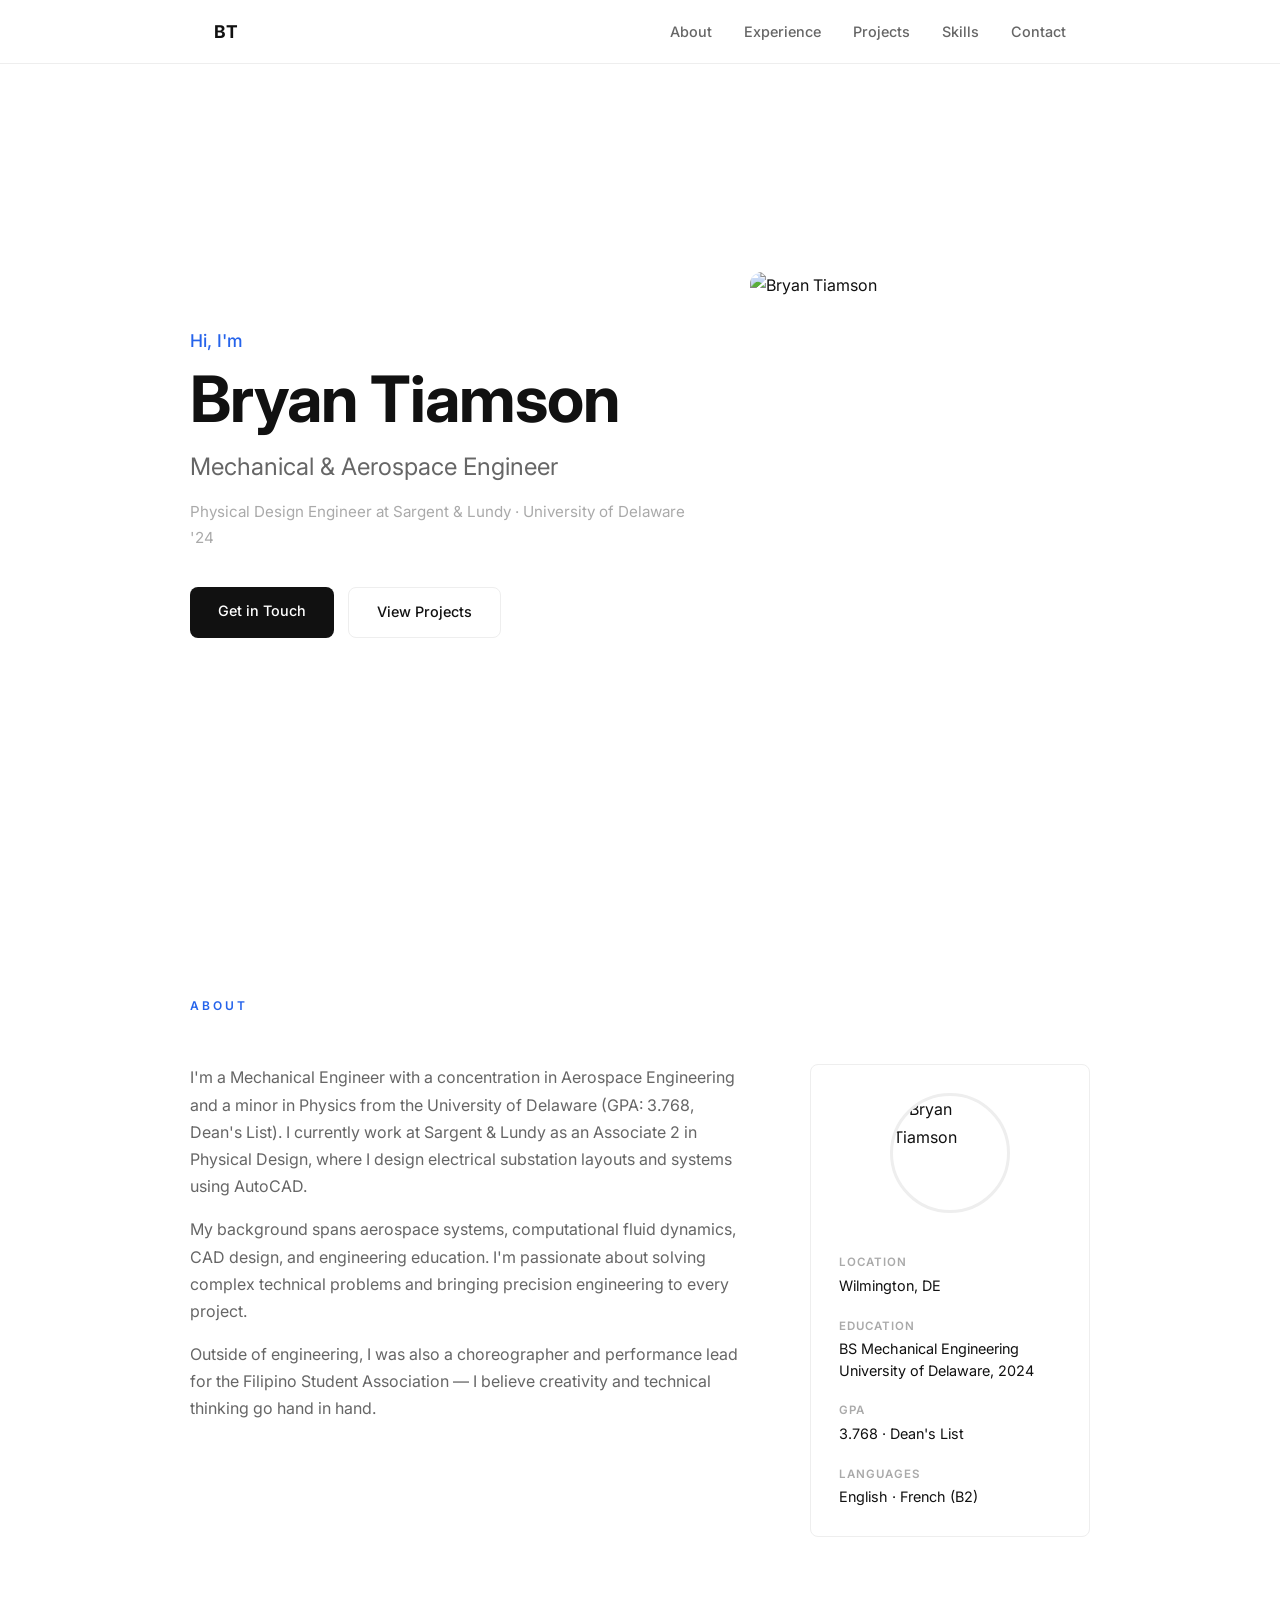
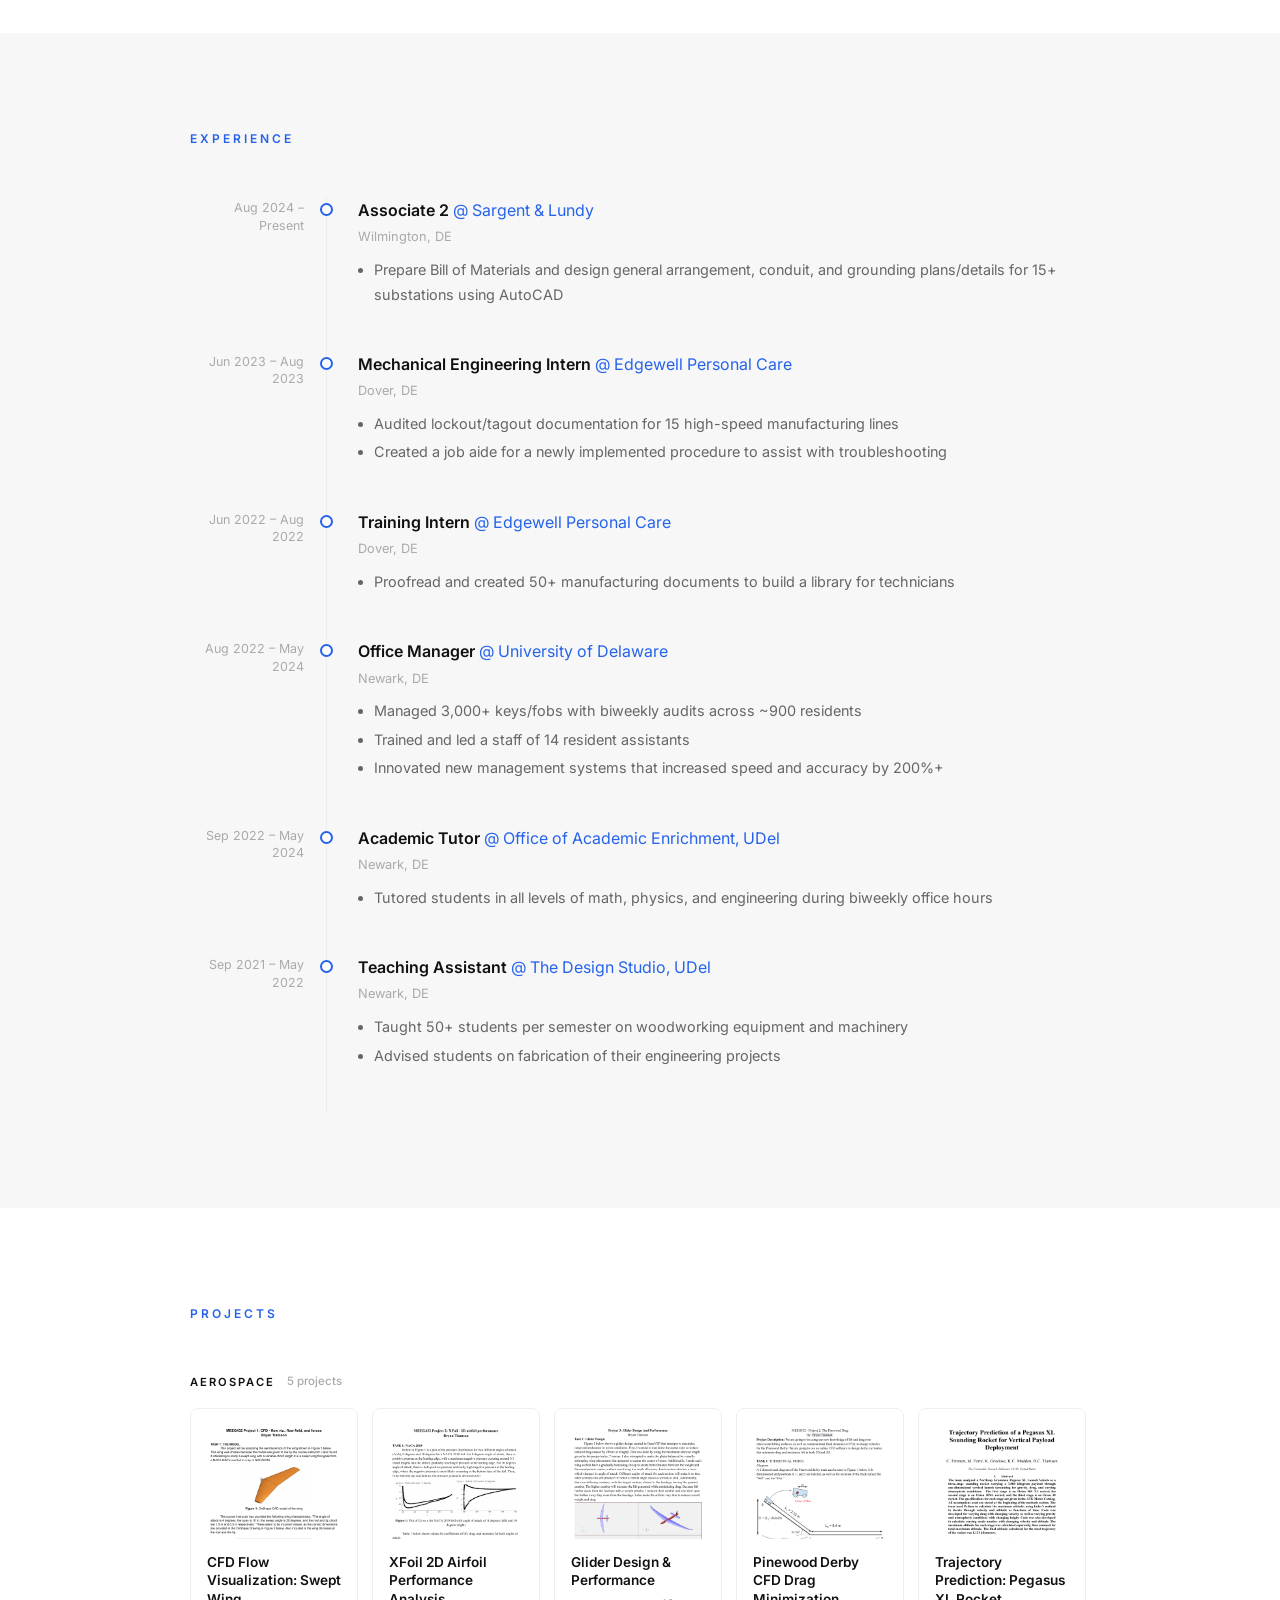
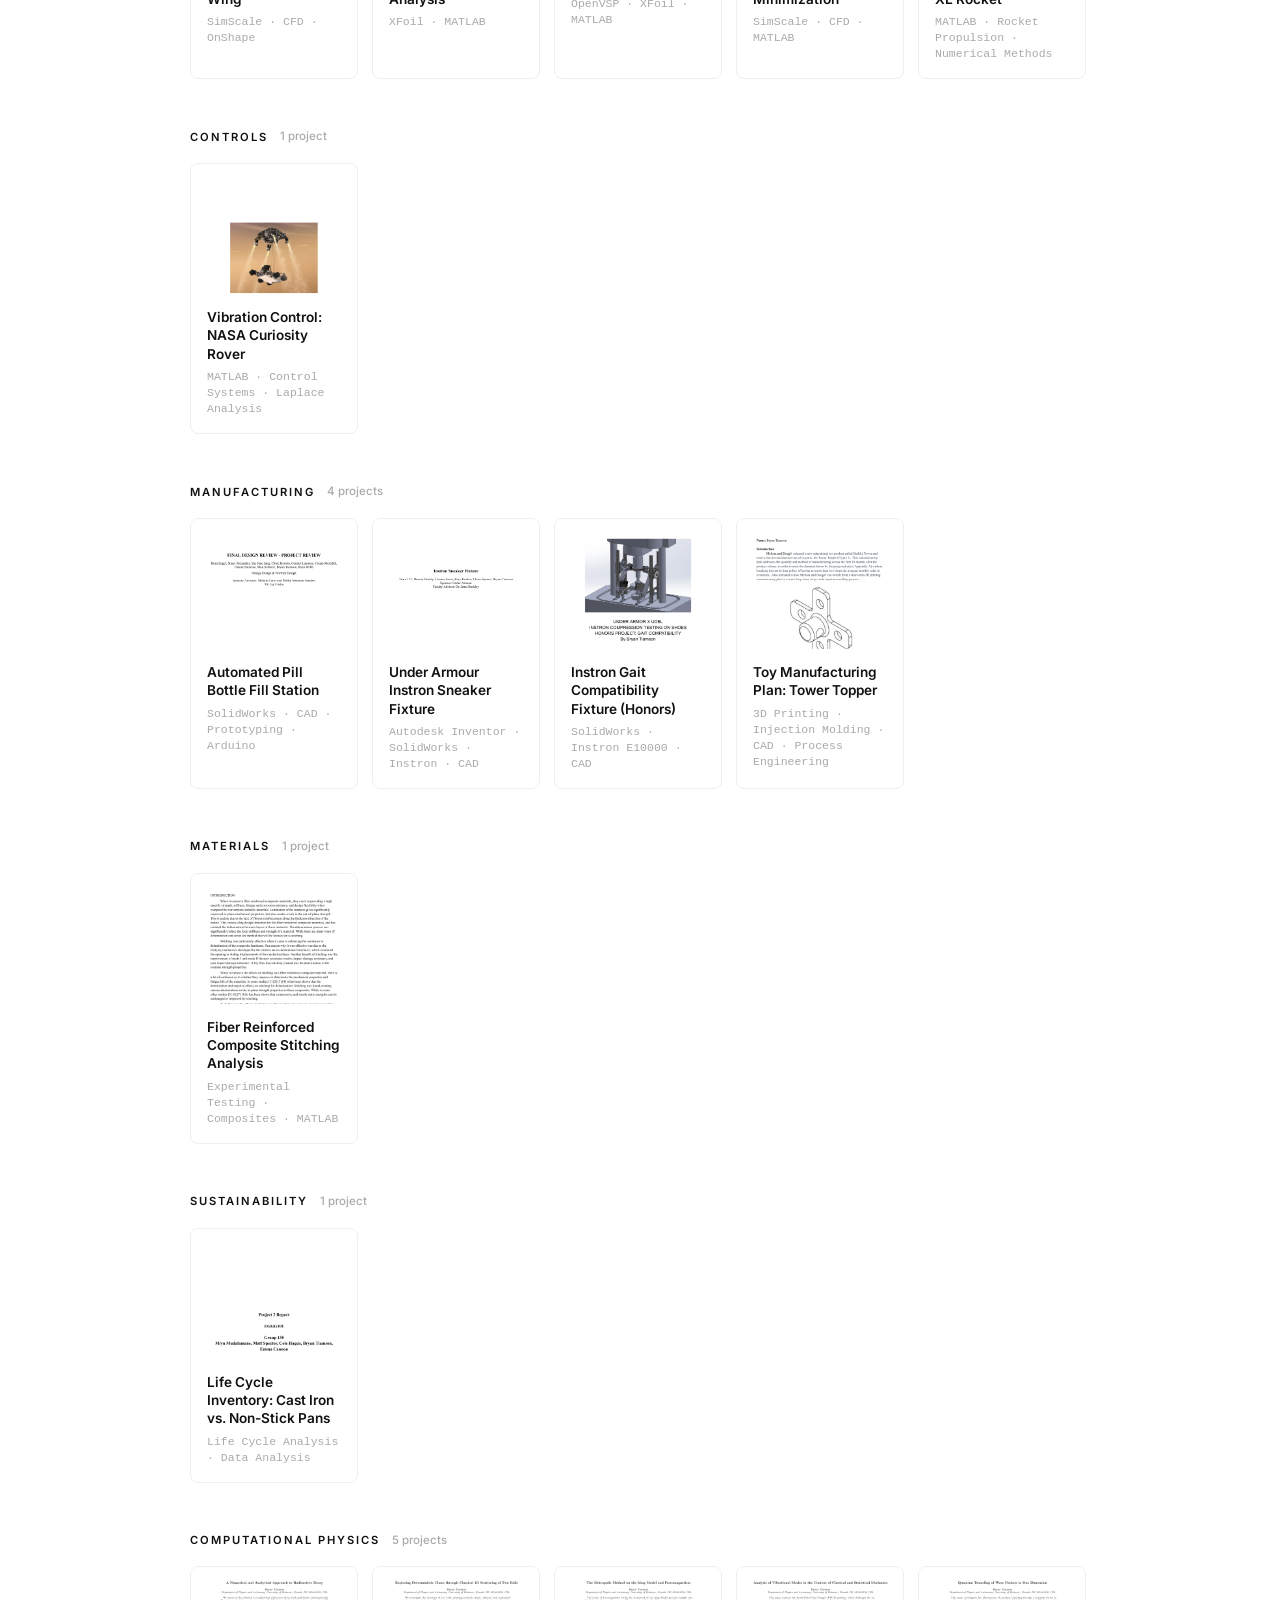
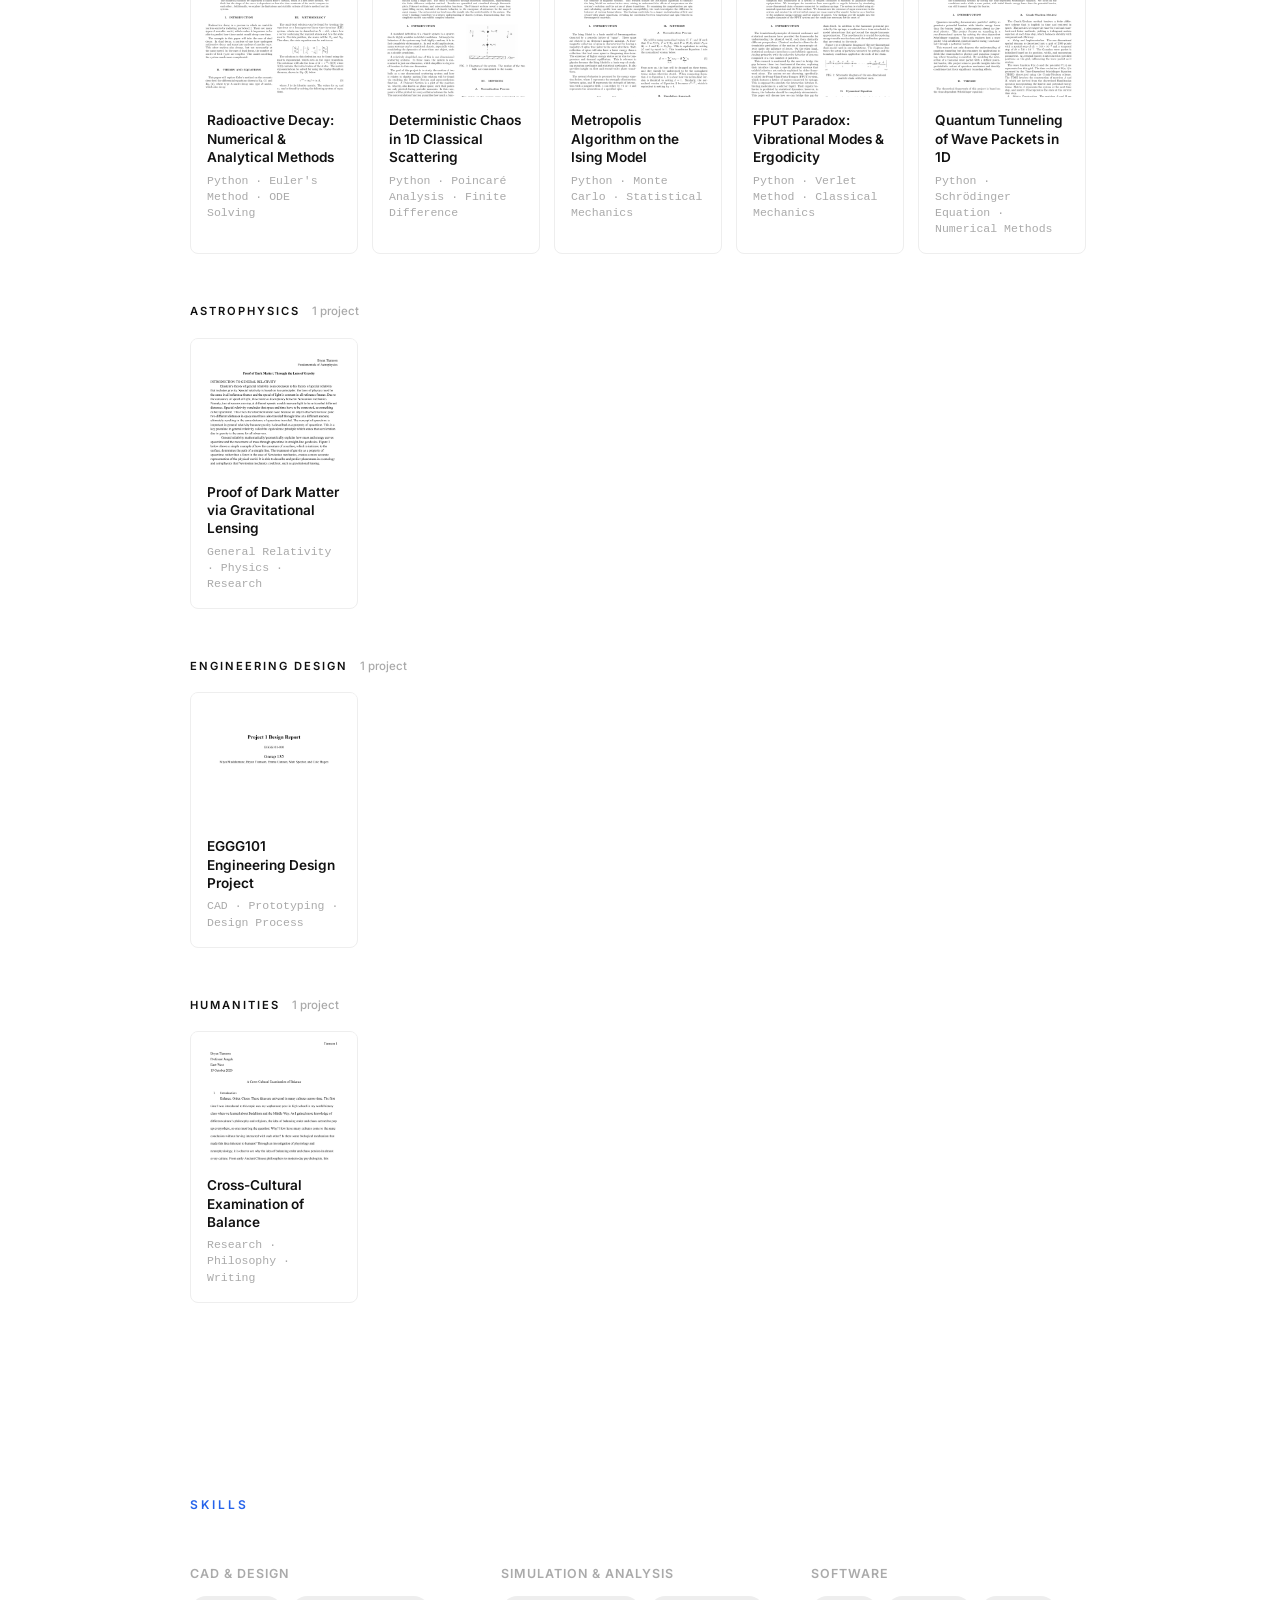
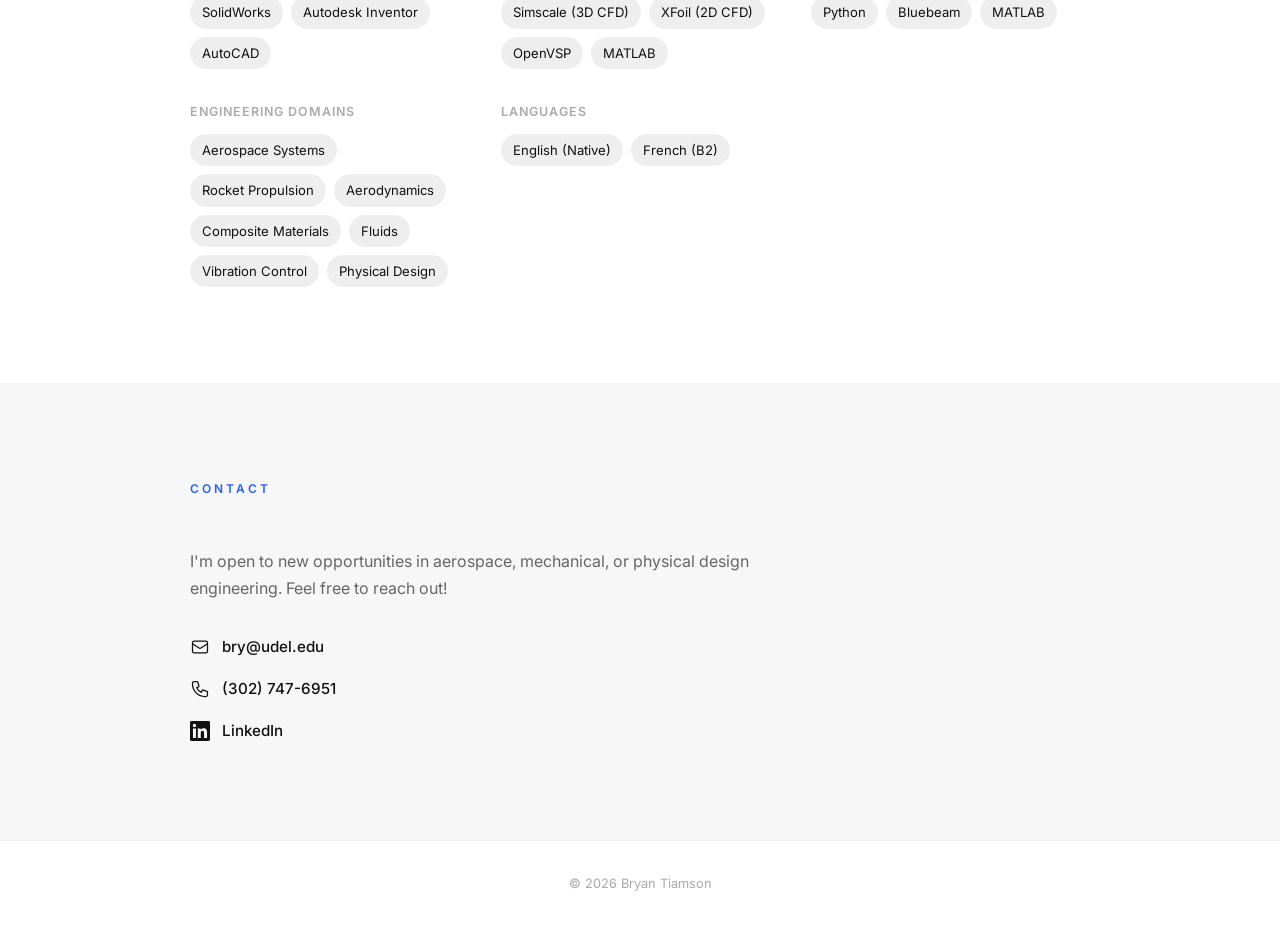
==== commit 7d5ff847: "Mobile: replace PDF iframe with native open button iOS/Android don't scroll embedded PDFs in iframes" ====
--- a/index.html
+++ b/index.html
@@ -13,13 +13,16 @@
   <nav id="navbar">
     <div class="nav-inner">
       <span class="nav-logo">BT</span>
-      <ul class="nav-links">
+      <ul class="nav-links" id="navLinks">
         <li><a href="#about">About</a></li>
         <li><a href="#experience">Experience</a></li>
         <li><a href="#projects">Projects</a></li>
         <li><a href="#skills">Skills</a></li>
         <li><a href="#contact">Contact</a></li>
       </ul>
+      <button class="nav-hamburger" id="navHamburger" aria-label="Toggle menu">
+        <span></span><span></span><span></span>
+      </button>
     </div>
   </nav>
 
@@ -190,6 +193,7 @@
       <!-- Report tab -->
       <div class="modal-tab-content" id="tab-report" style="display:none;">
         <iframe class="pdf-embed" id="modal-pdf-iframe" src="" title="Project Report"></iframe>
+        <a class="pdf-mobile-link" id="modal-pdf-link" href="#" target="_blank">Open Full Report ↗</a>
       </div>
     </div>
   </div>
--- a/style.css
+++ b/style.css
@@ -324,6 +324,14 @@
   margin-bottom: 16px;
 }
 
+.category-label {
+  font-size: 0.7rem;
+  font-weight: 600;
+  letter-spacing: 2px;
+  text-transform: uppercase;
+  color: var(--black);
+}
+
 .category-count {
   font-size: 0.72rem;
   color: var(--gray-400);
@@ -632,6 +640,10 @@
   display: block;
 }
 
+.pdf-mobile-link {
+  display: none;
+}
+
 /* Lightbox */
 #lightbox {
   display: none;
@@ -666,16 +678,211 @@
   border-top: 1px solid var(--gray-200);
 }
 
-/* ── Responsive ── */
+/* ── Card summary (mobile only — hidden on desktop) ── */
+.card-summary { display: none; }
+
+/* ── Hamburger button (hidden on desktop) ── */
+.nav-hamburger {
+  display: none;
+  flex-direction: column;
+  gap: 5px;
+  background: none;
+  border: none;
+  cursor: pointer;
+  padding: 4px;
+}
+.nav-hamburger span {
+  display: block;
+  width: 22px;
+  height: 2px;
+  background: var(--black);
+  border-radius: 2px;
+  transition: transform 0.2s, opacity 0.2s;
+}
+.nav-hamburger.open span:nth-child(1) { transform: translateY(7px) rotate(45deg); }
+.nav-hamburger.open span:nth-child(2) { opacity: 0; }
+.nav-hamburger.open span:nth-child(3) { transform: translateY(-7px) rotate(-45deg); }
+
+/* ── Tablet ── */
 @media (max-width: 700px) {
   .about-grid { grid-template-columns: 1fr; gap: 32px; }
   .timeline::before { left: 0; }
   .timeline-item { grid-template-columns: 1fr; gap: 6px; padding-left: 20px; }
   .timeline-item::before { left: -7px; }
   .timeline-date { text-align: left; }
-  .nav-links { gap: 18px; }
   .project-card { flex: 0 0 calc(50% - 7px); min-width: 0; }
-}
-@media (max-width: 480px) {
-  .project-card { flex: 0 0 100%; }
-}
+  .hero-content { grid-template-columns: 1fr; }
+  .hero-photo { width: 100%; height: 260px; order: -1; }
+}
+
+/* ── Mobile — complete redesign ── */
+@media (max-width: 600px) {
+
+  /* — Nav — */
+  .nav-hamburger { display: flex; }
+  .nav-links {
+    display: none;
+    position: absolute;
+    top: var(--nav-h);
+    left: 0; right: 0;
+    flex-direction: column;
+    gap: 0;
+    background: rgba(255,255,255,0.98);
+    backdrop-filter: blur(10px);
+    border-bottom: 1px solid var(--gray-200);
+    padding: 8px 0 16px;
+    box-shadow: 0 8px 24px rgba(0,0,0,0.08);
+  }
+  .nav-links.open { display: flex; }
+  .nav-links li { list-style: none; }
+  .nav-links a { display: block; padding: 14px 24px; font-size: 1rem; }
+
+  /* — Sections — */
+  section { padding: 56px 20px; }
+
+  /* — Hero: full-bleed photo, text below — */
+  #hero {
+    padding: 0;
+    padding-top: var(--nav-h);
+    align-items: flex-start;
+    min-height: unset;
+  }
+  .hero-content {
+    display: block;
+    padding: 0;
+    gap: 0;
+  }
+  .hero-photo {
+    width: 100%;
+    height: 54vw;
+    min-height: 220px;
+    max-height: 340px;
+    border-radius: 0;
+    order: 0;
+    object-position: center 30%;
+  }
+  .hero-text {
+    padding: 28px 24px 44px;
+  }
+  .hero-content h1 { font-size: 2.2rem; letter-spacing: -0.5px; }
+  .hero-content h2 { font-size: 1rem; }
+  .hero-sub { font-size: 0.88rem; margin-bottom: 28px; }
+  .hero-cta { flex-direction: column; gap: 10px; }
+  .btn-primary, .btn-secondary { display: block; text-align: center; padding: 14px 24px; }
+
+  /* — About — */
+  .about-portrait { display: none; }
+  .about-details {
+    background: none;
+    border: none;
+    padding: 0;
+    flex-direction: row;
+    flex-wrap: wrap;
+    gap: 16px 24px;
+  }
+  .detail-item { flex: 1 1 140px; }
+
+  /* — Timeline: card layout — */
+  .timeline { gap: 10px; }
+  .timeline::before { display: none; }
+  .timeline-item {
+    display: flex;
+    flex-direction: column;
+    gap: 4px;
+    padding: 16px 18px 18px;
+    background: var(--white);
+    border: 1px solid var(--gray-200);
+    border-radius: 10px;
+    margin-bottom: 0;
+    padding-left: 18px;
+  }
+  .timeline-item::before { display: none; }
+  .timeline-date {
+    font-size: 0.7rem;
+    font-weight: 600;
+    color: var(--accent);
+    text-align: left;
+    padding-right: 0;
+    padding-top: 0;
+    margin-bottom: 4px;
+  }
+
+  /* — Projects: horizontal card list — */
+  .projects-grid { gap: 32px; }
+  .category-row { flex-direction: column; gap: 8px; }
+  .project-card {
+    flex: 0 0 auto;
+    width: 100%;
+    display: flex;
+    flex-direction: row;
+    align-items: stretch;
+    overflow: hidden;
+    border-radius: var(--radius);
+    min-height: 90px;
+  }
+  .project-thumb {
+    width: 90px;
+    min-width: 90px;
+    height: auto;
+    border-radius: 0;
+    object-fit: cover;
+    object-position: top;
+  }
+  .project-thumb--blank { width: 90px; min-width: 90px; height: auto; border-radius: 0; }
+  .card-body {
+    flex: 1;
+    padding: 10px 12px 12px;
+    min-width: 0;
+    display: flex;
+    flex-direction: column;
+    justify-content: center;
+  }
+  .project-card h4 { font-size: 0.82rem; margin-bottom: 3px; }
+  .project-tools { font-size: 0.68rem; margin-bottom: 5px; }
+  .card-summary {
+    display: block;
+    font-size: 0.75rem;
+    color: var(--gray-600);
+    line-height: 1.45;
+    display: -webkit-box;
+    -webkit-line-clamp: 2;
+    -webkit-box-orient: vertical;
+    overflow: hidden;
+    margin: 0;
+  }
+  .hover-summary { display: none; }
+
+  /* — Modal: full screen — */
+  .modal-overlay { padding: 0; align-items: stretch; }
+  .modal-box {
+    border-radius: 0;
+    max-width: 100%;
+    width: 100%;
+    min-height: 100dvh;
+    padding: 20px;
+    margin: 0;
+    display: flex;
+    flex-direction: column;
+  }
+  .modal-close-btn { top: 20px; right: 20px; }
+  .modal-box h2 { font-size: 1.1rem; }
+  .pdf-embed { display: none; }
+  .pdf-mobile-link {
+    display: flex;
+    align-items: center;
+    justify-content: center;
+    gap: 8px;
+    background: var(--accent);
+    color: var(--white);
+    text-decoration: none;
+    font-size: 1rem;
+    font-weight: 600;
+    padding: 16px 24px;
+    border-radius: var(--radius);
+    margin-top: 16px;
+  }
+
+  /* — Skills — */
+  .skill-tags span { font-size: 0.78rem; padding: 4px 10px; }
+  .skills-grid { gap: 24px; }
+}
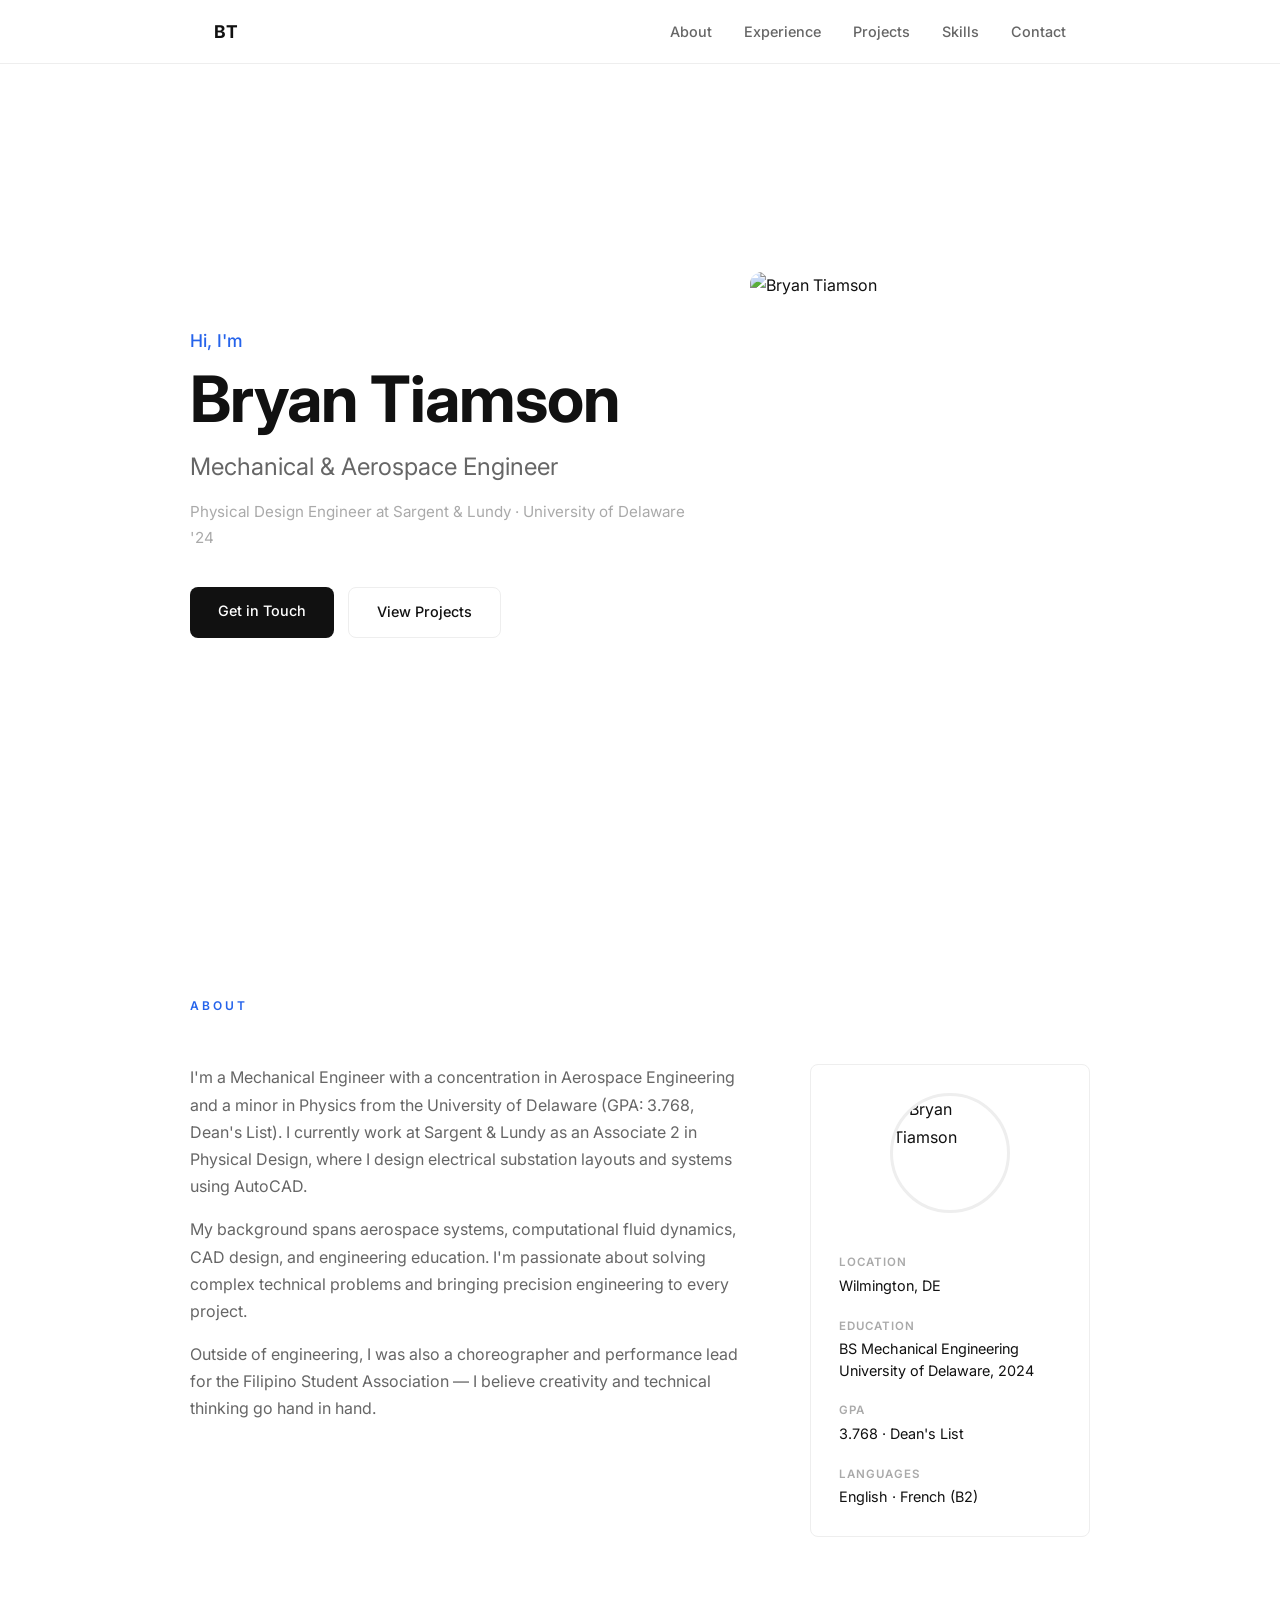
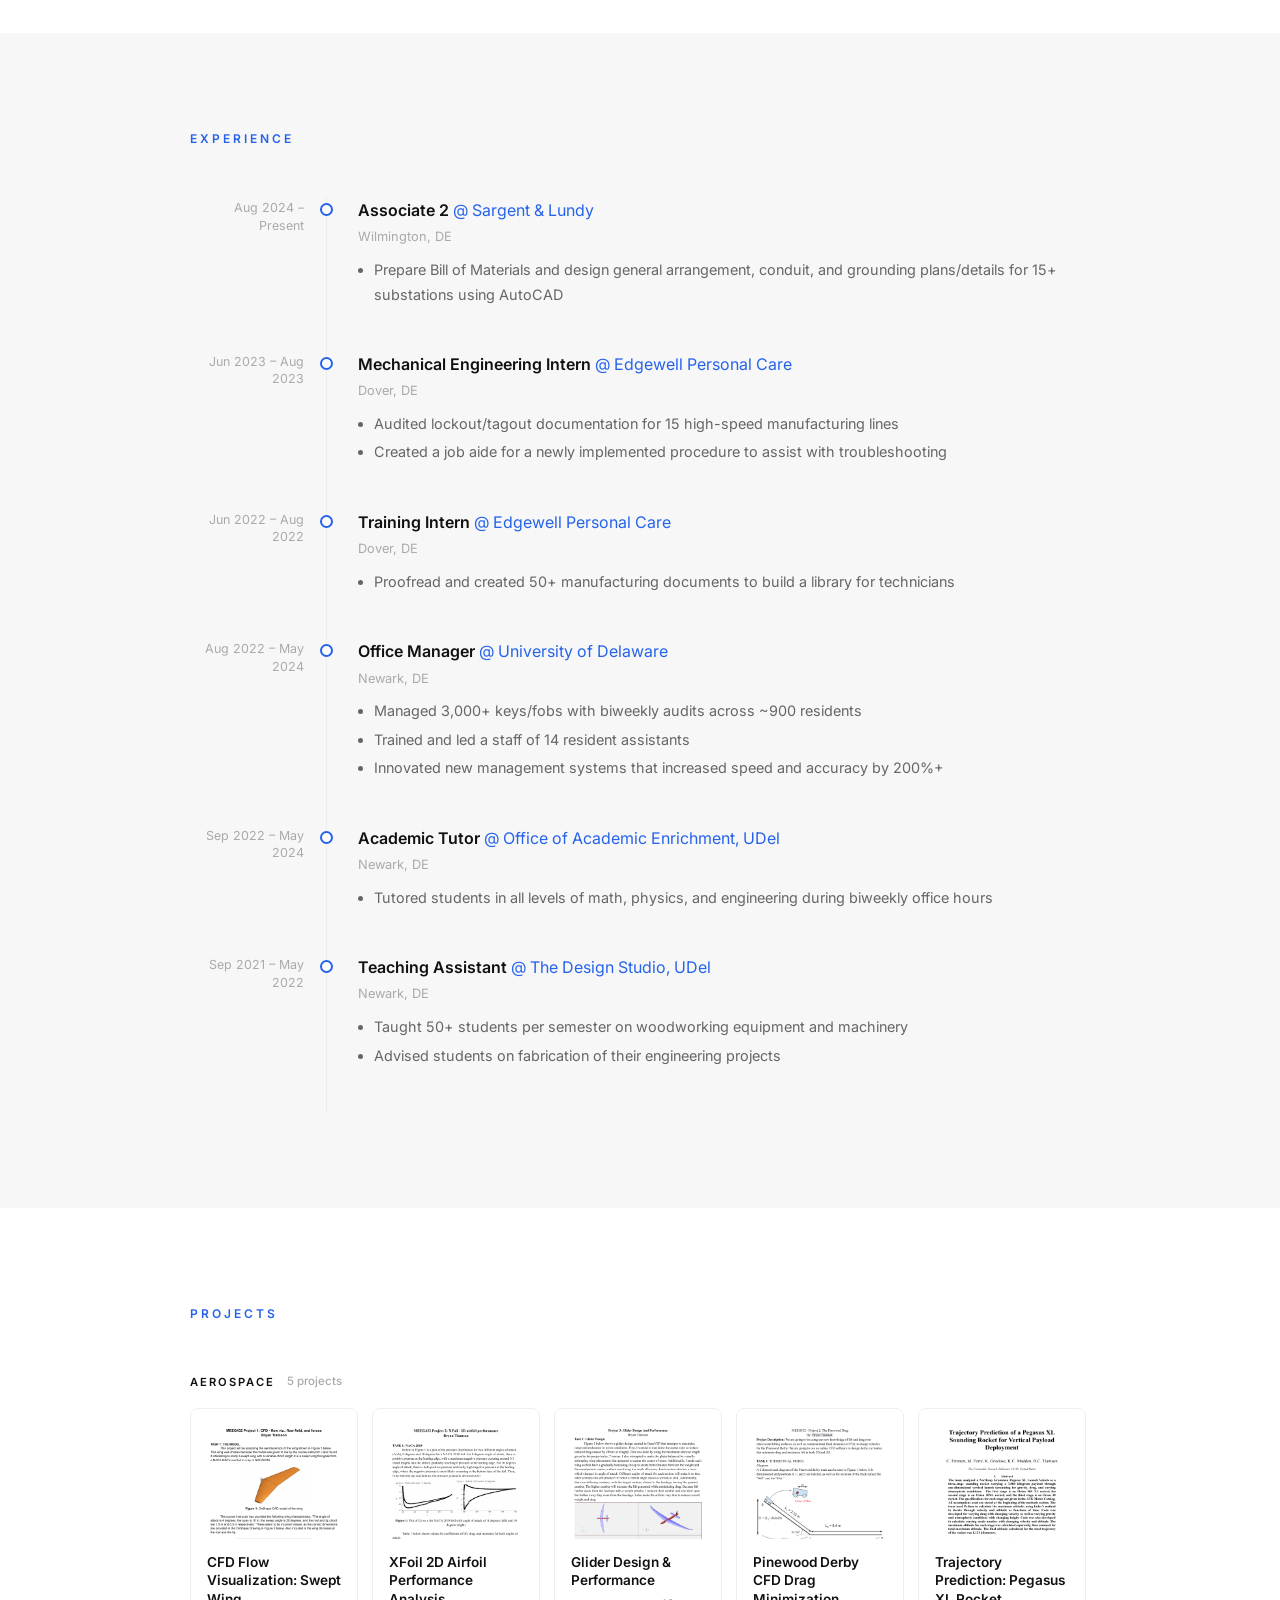
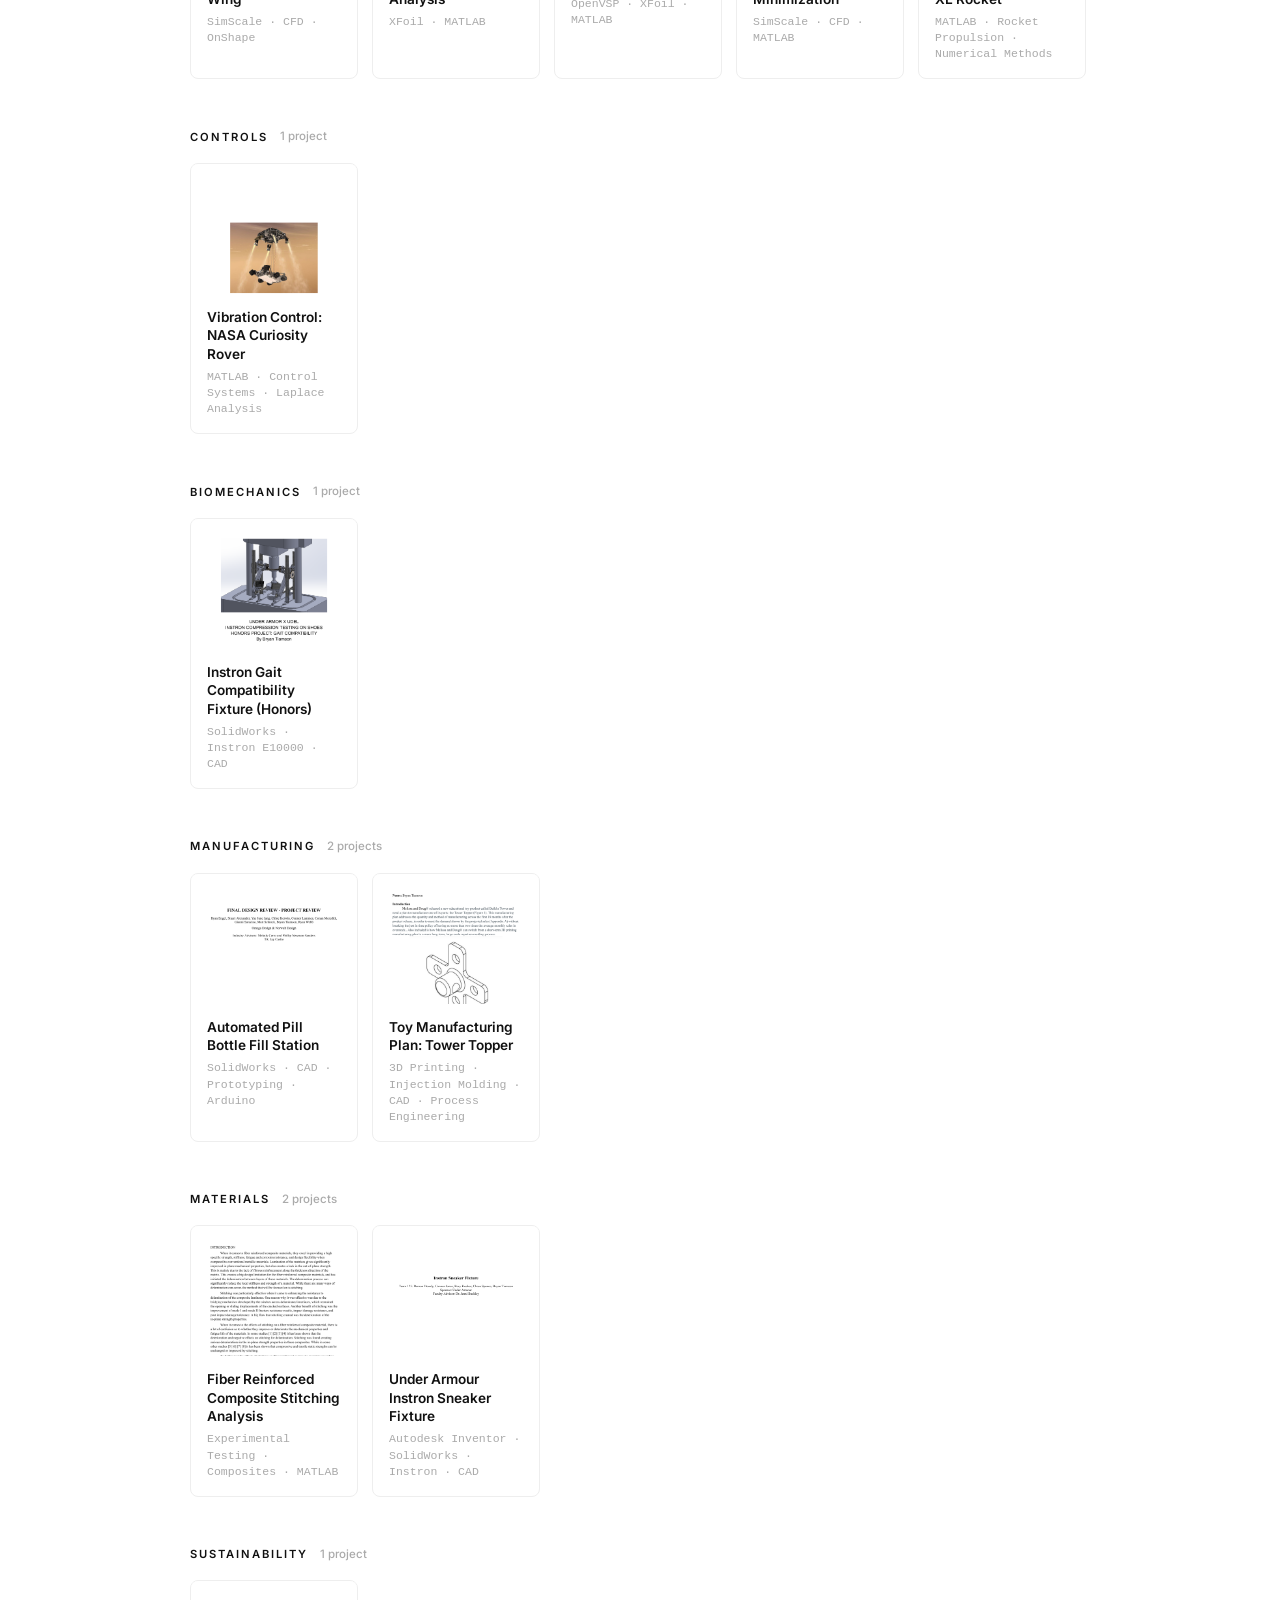
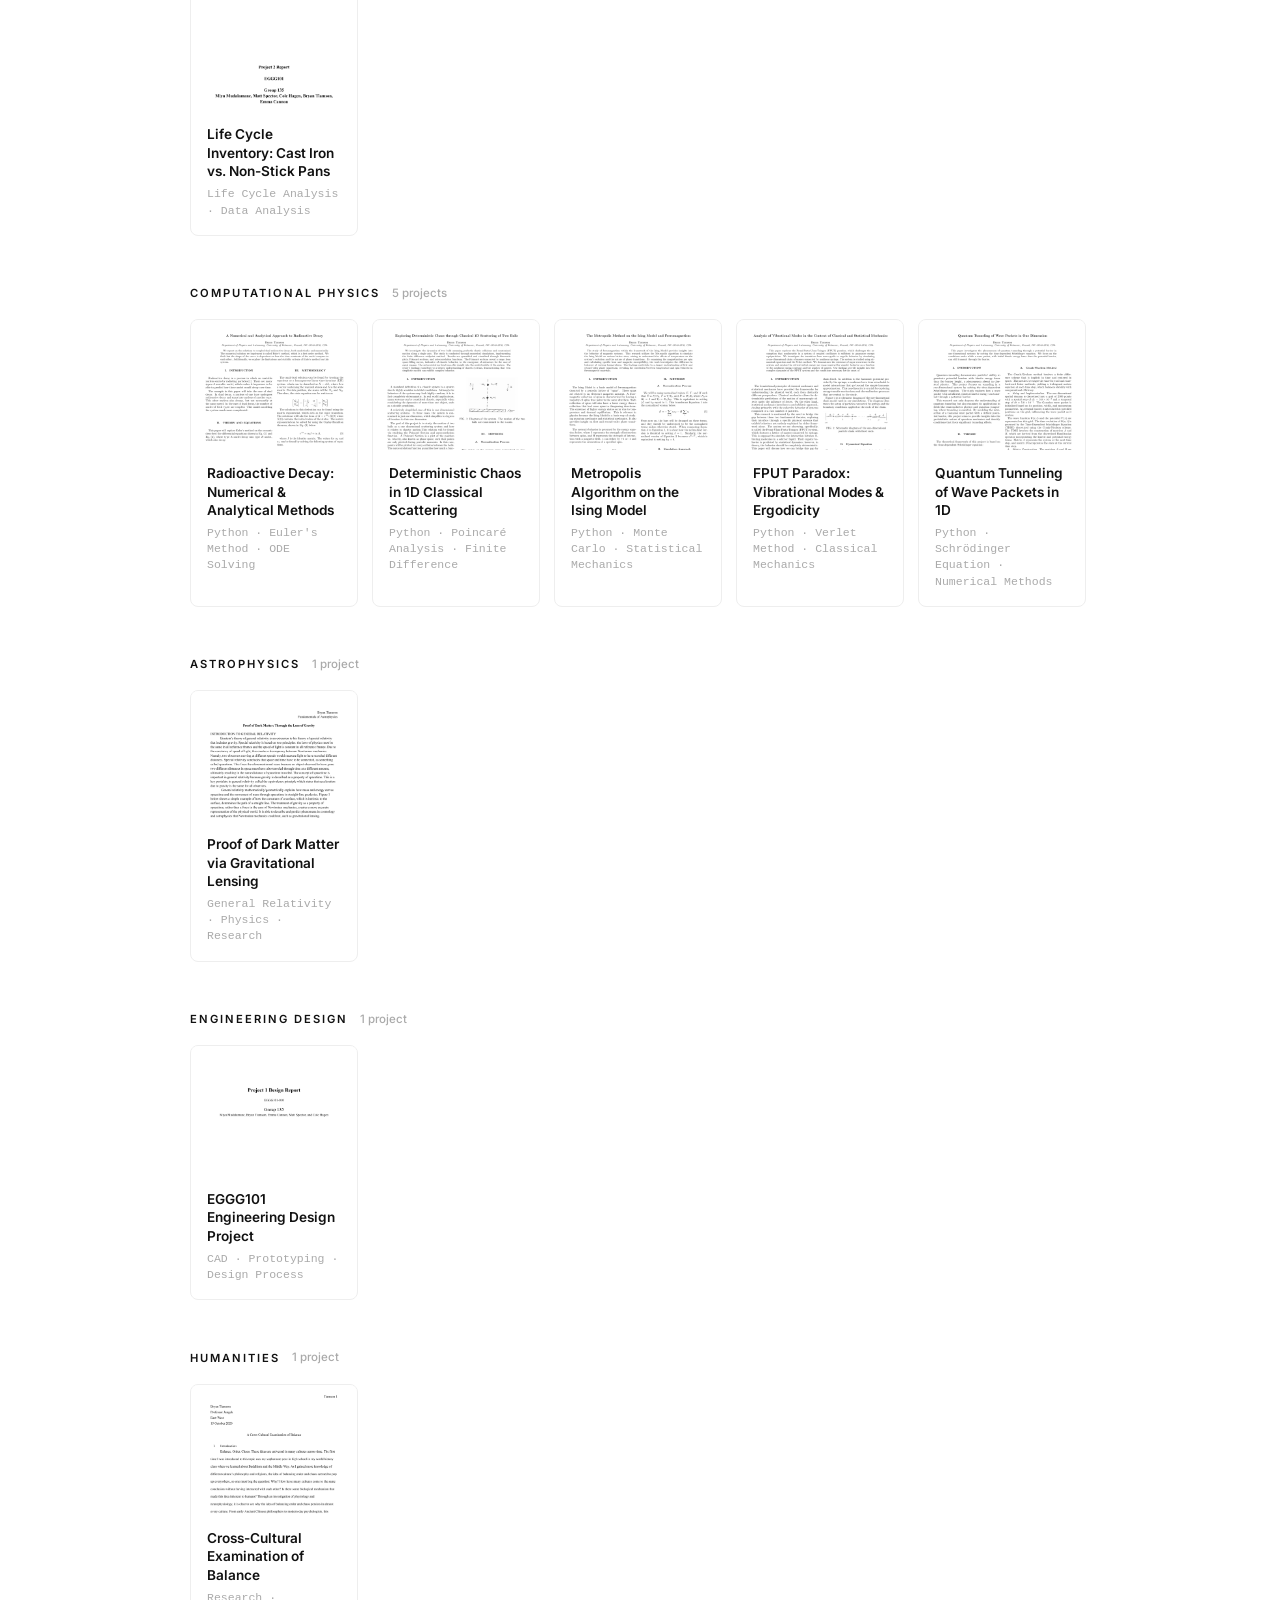
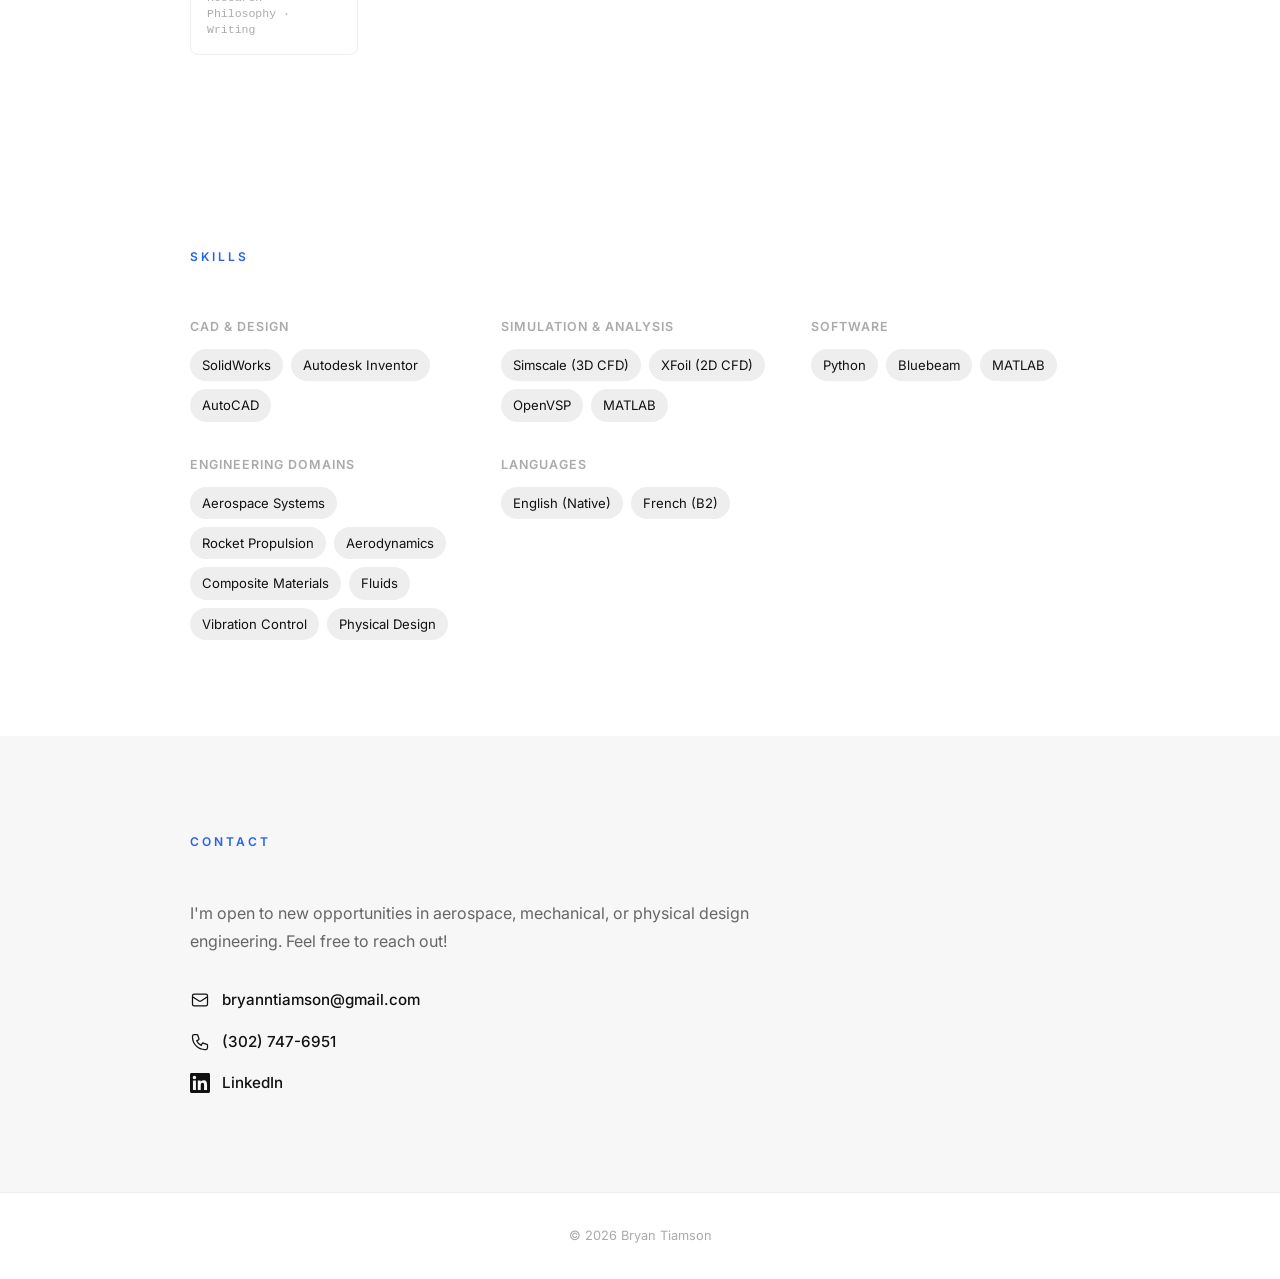
==== commit 1d301948: "Recategorize Instron projects and update contact email - instron-sneaker moved from Manufacturing to" ====
--- a/index.html
+++ b/index.html
@@ -258,9 +258,9 @@
       <div class="contact-inner">
         <p>I'm open to new opportunities in aerospace, mechanical, or physical design engineering. Feel free to reach out!</p>
         <div class="contact-links">
-          <a href="mailto:bry@udel.edu" class="contact-item">
+          <a href="mailto:bryanntiamson@gmail.com" class="contact-item">
             <svg xmlns="http://www.w3.org/2000/svg" width="20" height="20" fill="none" viewBox="0 0 24 24" stroke="currentColor"><path stroke-linecap="round" stroke-linejoin="round" stroke-width="1.5" d="M3 8l7.89 5.26a2 2 0 002.22 0L21 8M5 19h14a2 2 0 002-2V7a2 2 0 00-2-2H5a2 2 0 00-2 2v10a2 2 0 002 2z"/></svg>
-            bry@udel.edu
+            bryanntiamson@gmail.com
           </a>
           <a href="tel:3027476951" class="contact-item">
             <svg xmlns="http://www.w3.org/2000/svg" width="20" height="20" fill="none" viewBox="0 0 24 24" stroke="currentColor"><path stroke-linecap="round" stroke-linejoin="round" stroke-width="1.5" d="M3 5a2 2 0 012-2h3.28a1 1 0 01.948.684l1.498 4.493a1 1 0 01-.502 1.21l-2.257 1.13a11.042 11.042 0 005.516 5.516l1.13-2.257a1 1 0 011.21-.502l4.493 1.498a1 1 0 01.684.949V19a2 2 0 01-2 2h-1C9.716 21 3 14.284 3 6V5z"/></svg>
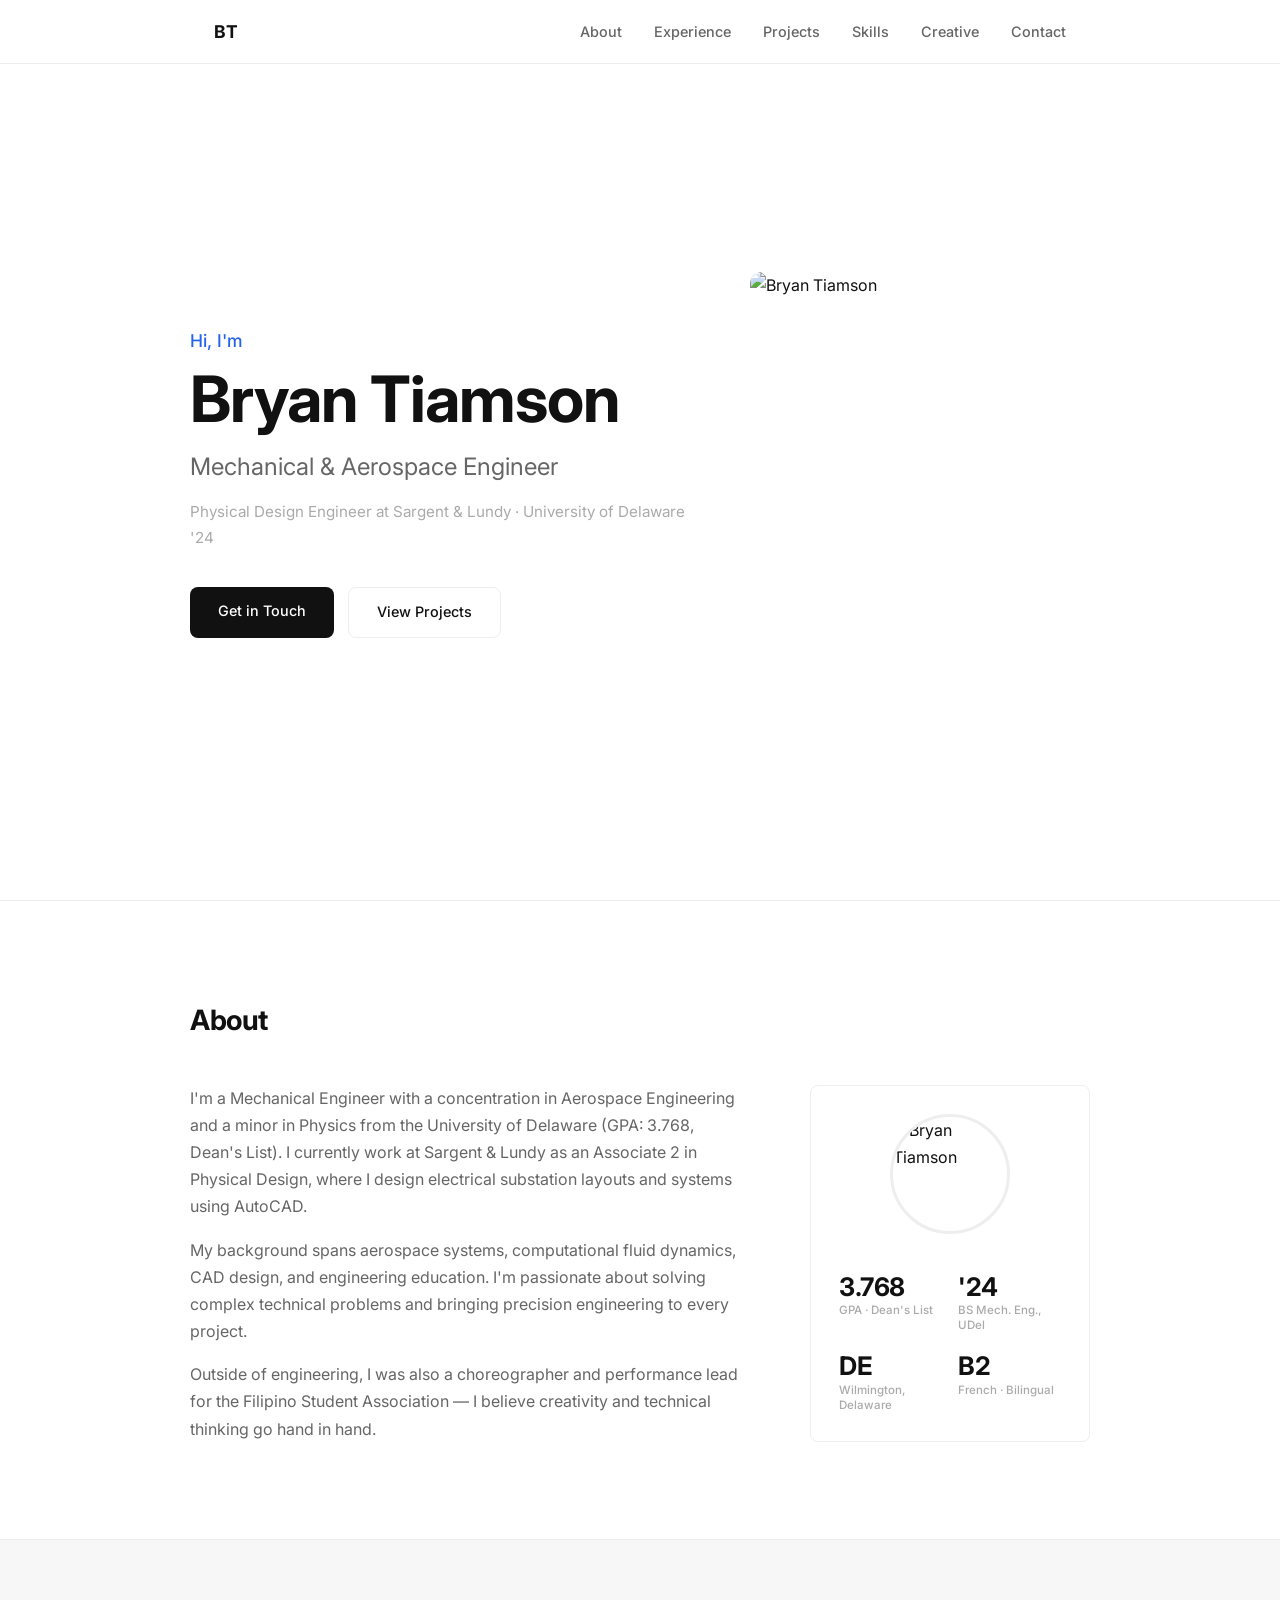
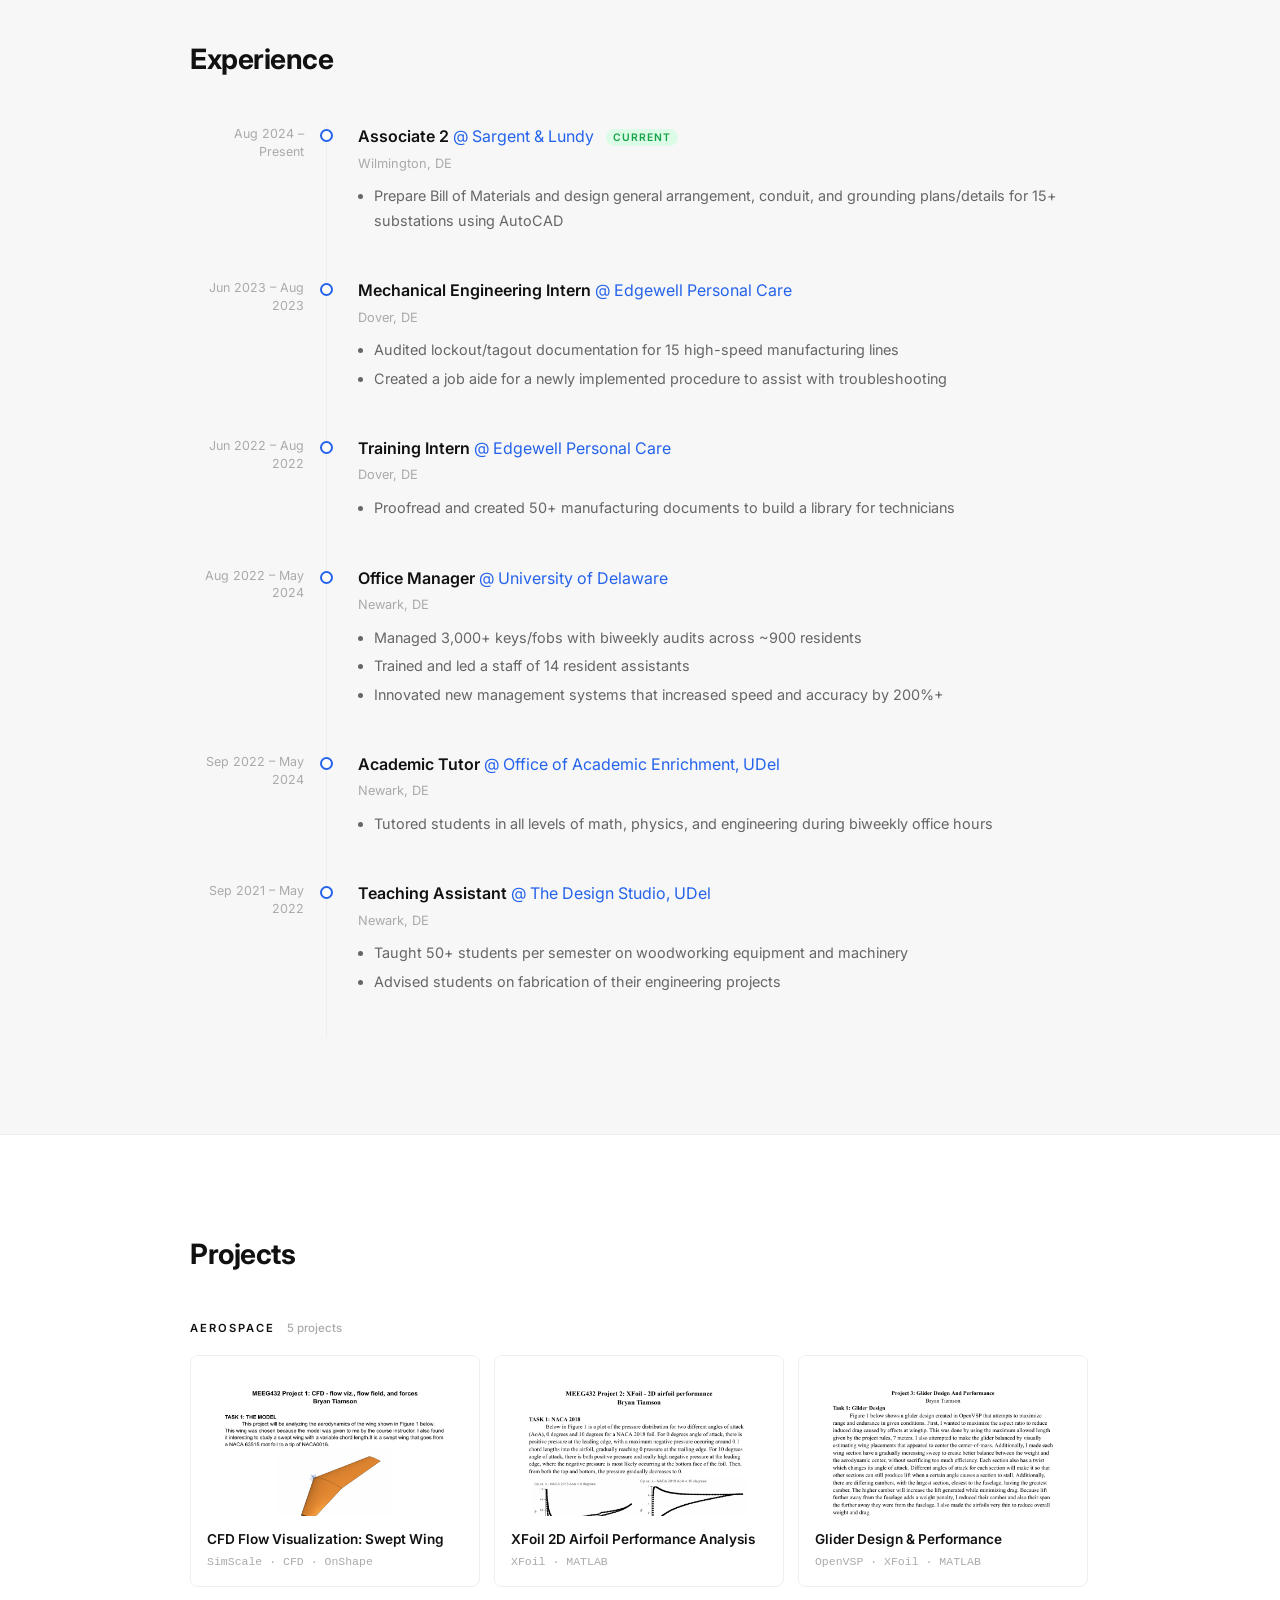
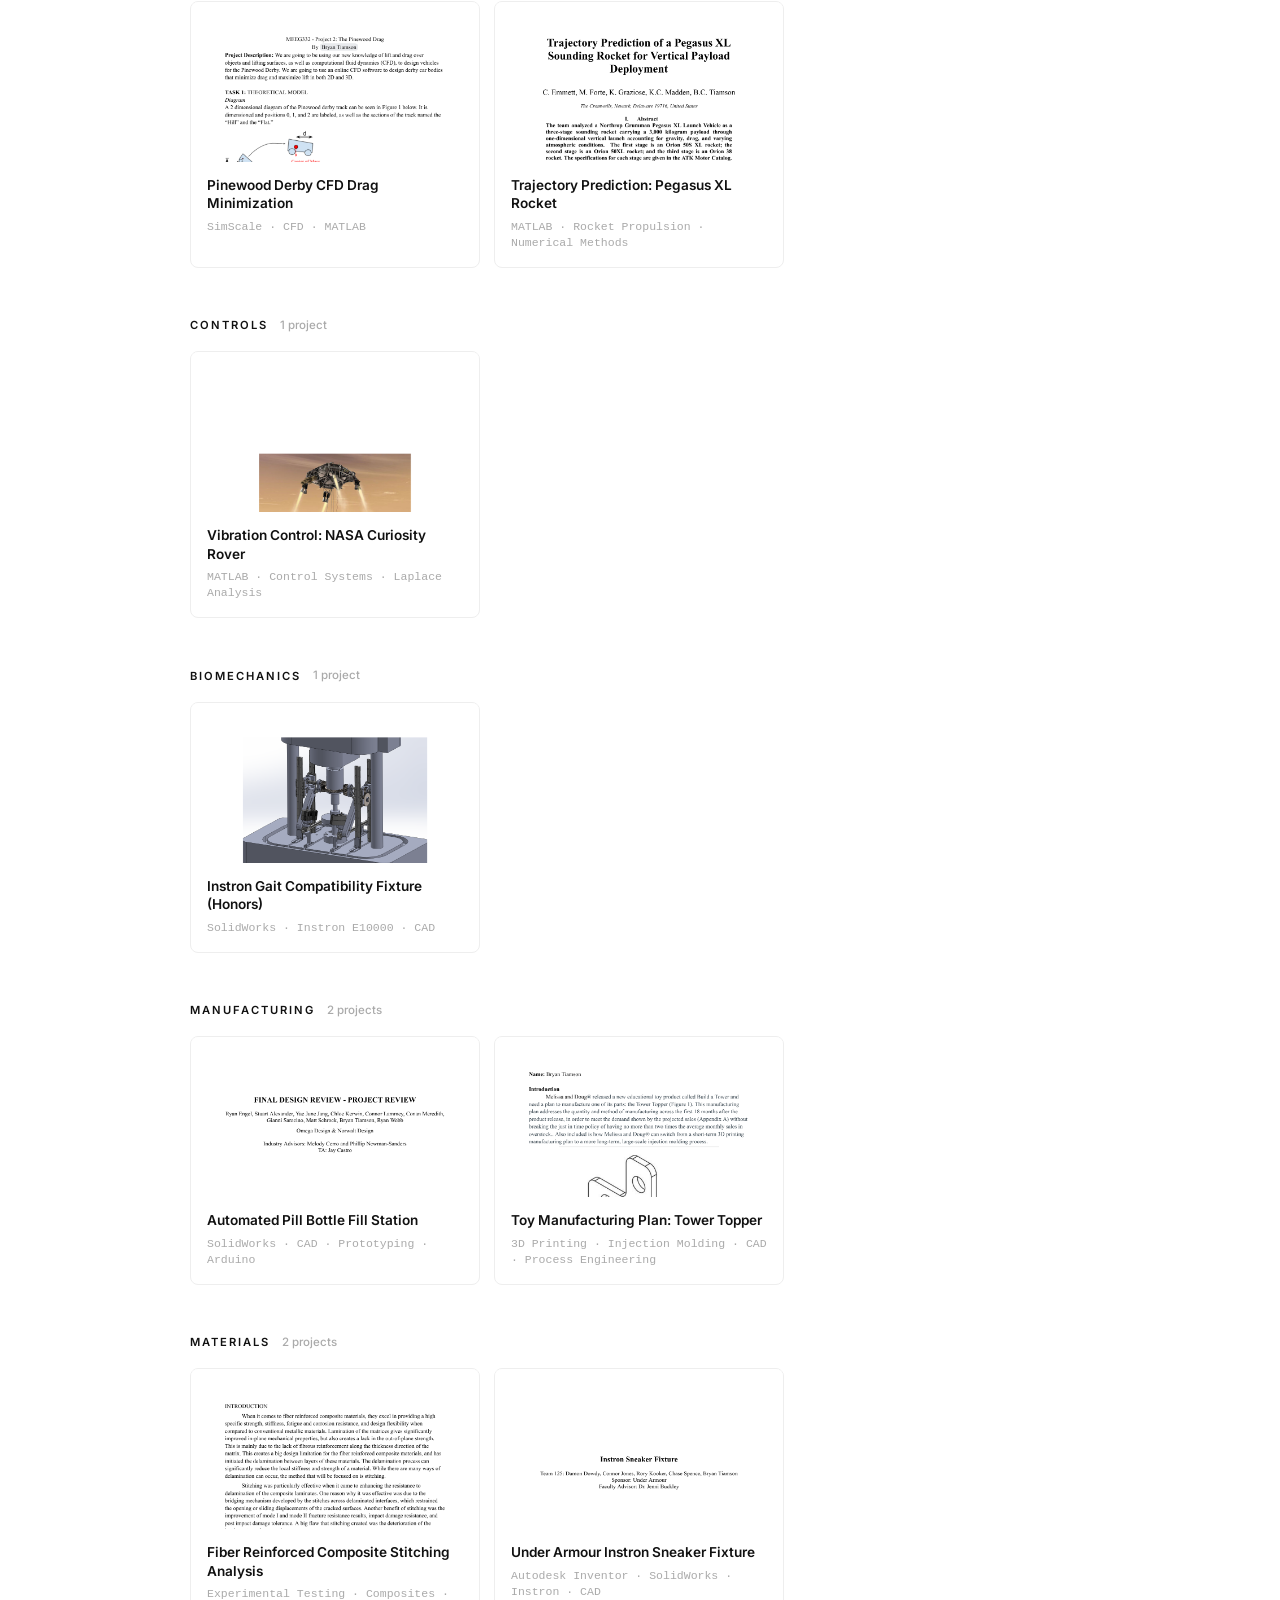
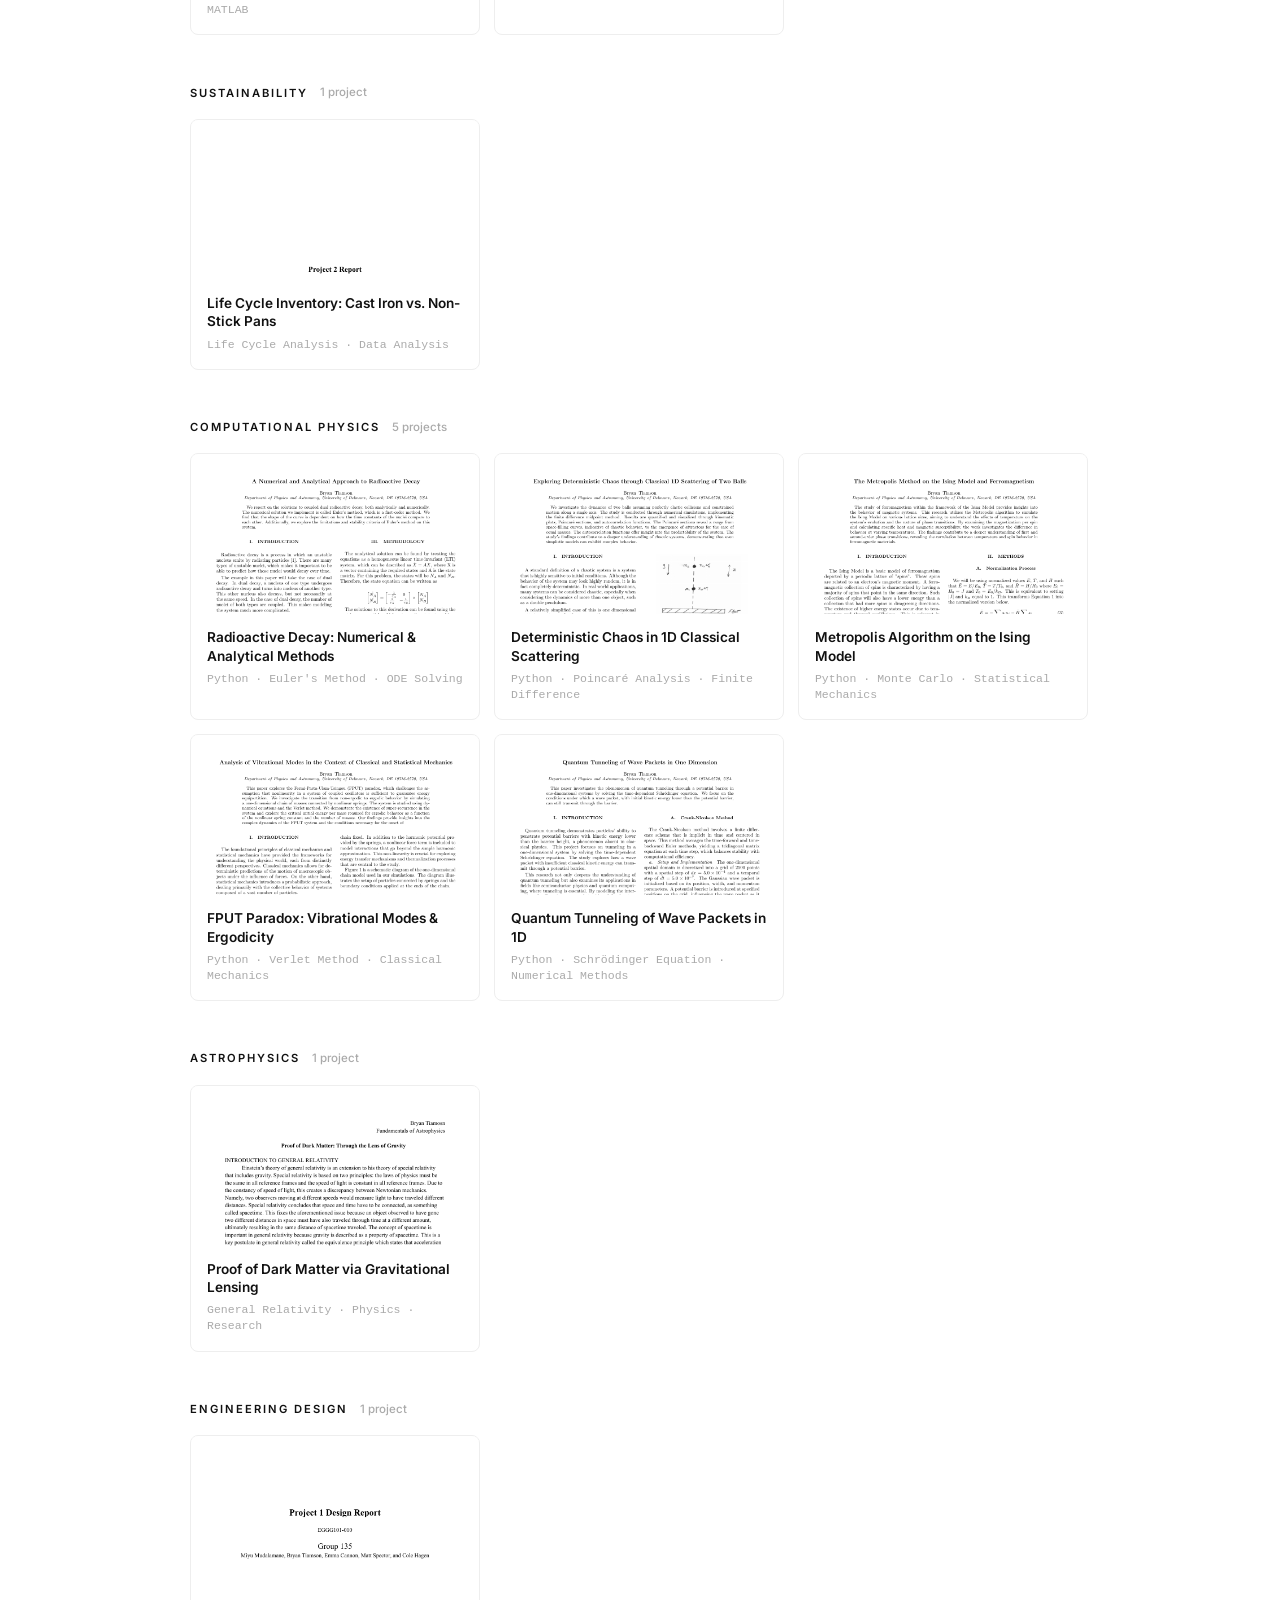
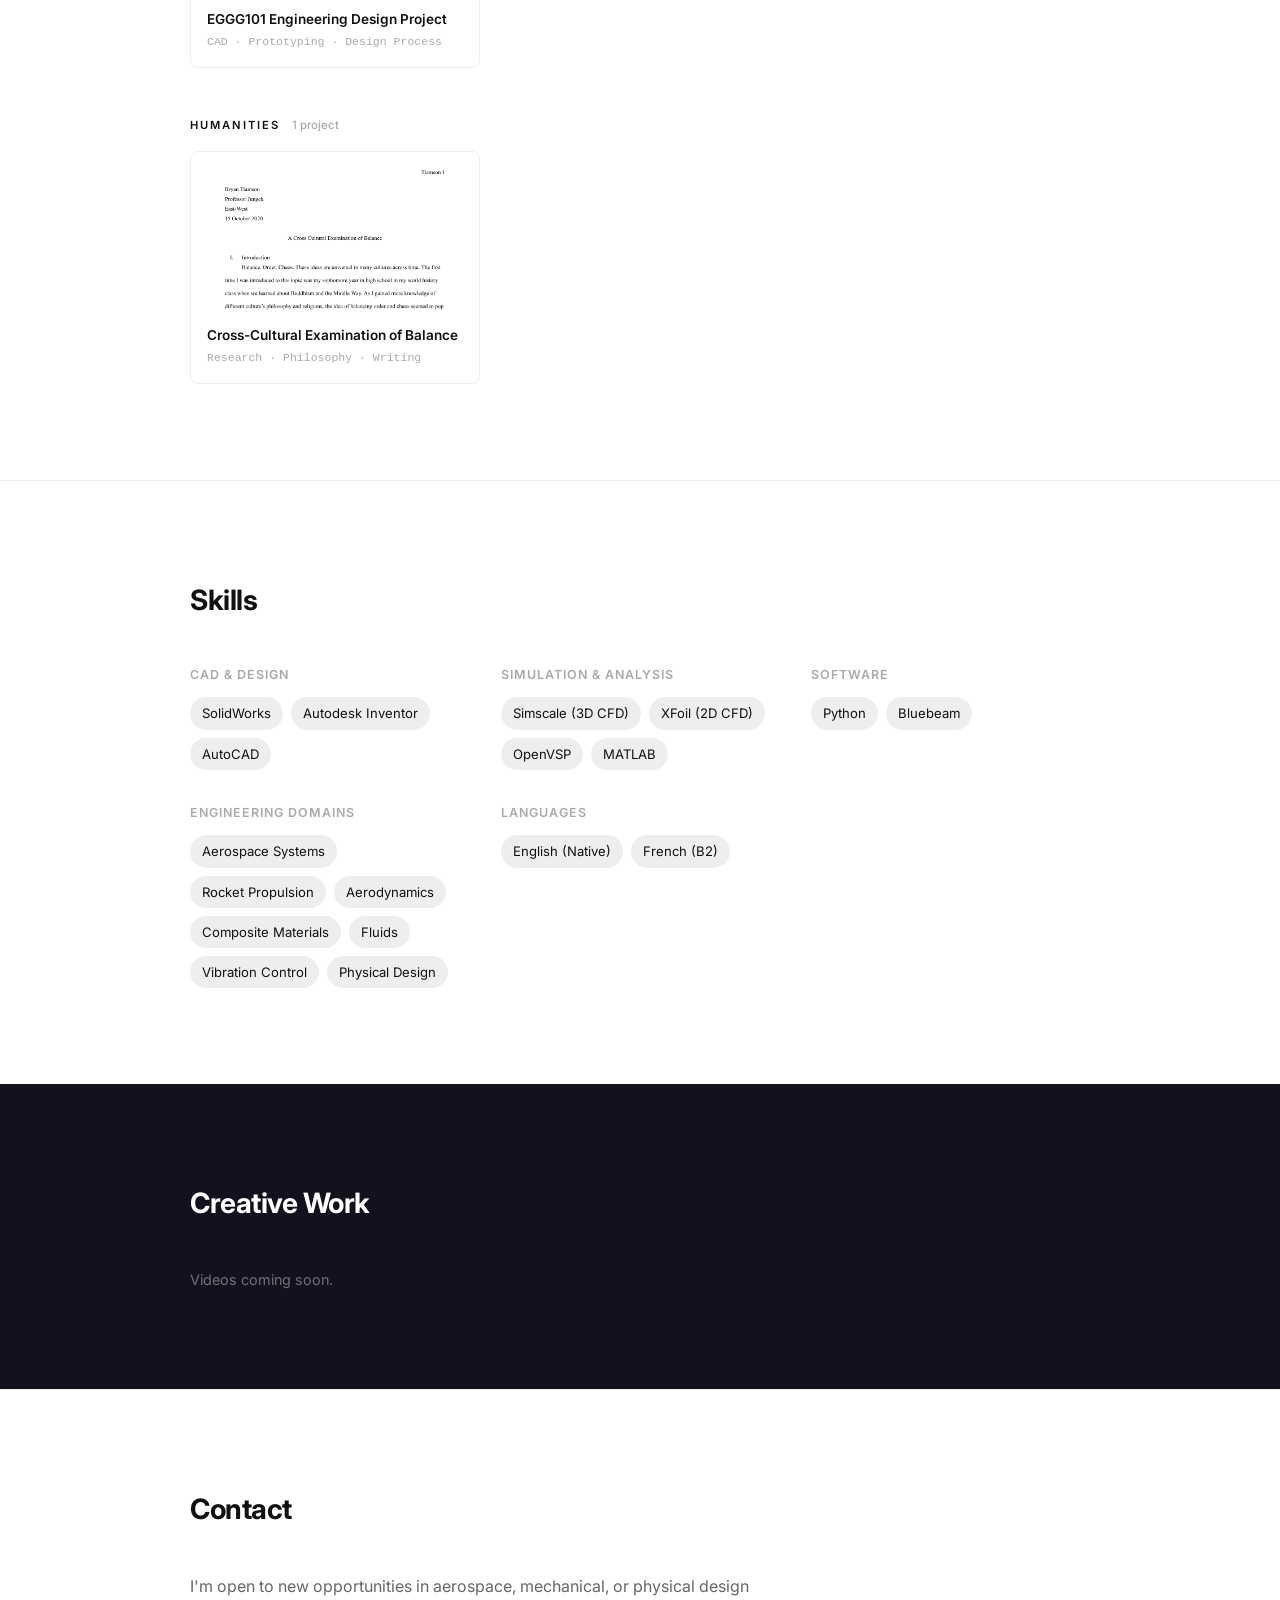
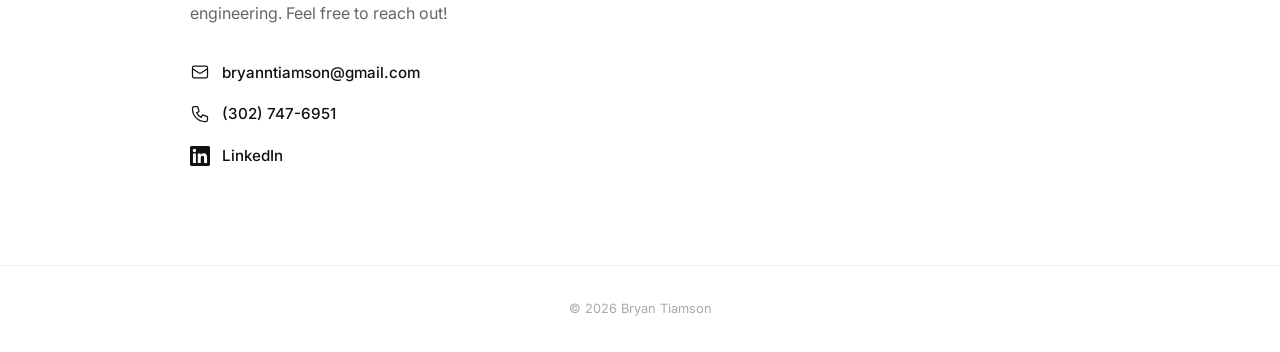
==== commit 52f2fc88: "Add Creative section, recruiter polish, and workflow fixes - Add Creative Work section (dark navy) w" ====
--- a/index.html
+++ b/index.html
@@ -18,6 +18,7 @@
         <li><a href="#experience">Experience</a></li>
         <li><a href="#projects">Projects</a></li>
         <li><a href="#skills">Skills</a></li>
+        <li><a href="#creative">Creative</a></li>
         <li><a href="#contact">Contact</a></li>
       </ul>
       <button class="nav-hamburger" id="navHamburger" aria-label="Toggle menu">
@@ -61,21 +62,23 @@
         </div>
         <div class="about-details">
           <img src="Portrait/DPT_0741.jpg" alt="Bryan Tiamson" class="about-portrait"/>
-          <div class="detail-item">
-            <span class="detail-label">Location</span>
-            <span>Wilmington, DE</span>
-          </div>
-          <div class="detail-item">
-            <span class="detail-label">Education</span>
-            <span>BS Mechanical Engineering<br/>University of Delaware, 2024</span>
-          </div>
-          <div class="detail-item">
-            <span class="detail-label">GPA</span>
-            <span>3.768 · Dean's List</span>
-          </div>
-          <div class="detail-item">
-            <span class="detail-label">Languages</span>
-            <span>English · French (B2)</span>
+          <div class="about-stats">
+            <div class="stat-block">
+              <span class="stat-value">3.768</span>
+              <span class="stat-label">GPA · Dean's List</span>
+            </div>
+            <div class="stat-block">
+              <span class="stat-value">'24</span>
+              <span class="stat-label">BS Mech. Eng., UDel</span>
+            </div>
+            <div class="stat-block">
+              <span class="stat-value">DE</span>
+              <span class="stat-label">Wilmington, Delaware</span>
+            </div>
+            <div class="stat-block">
+              <span class="stat-value">B2</span>
+              <span class="stat-label">French · Bilingual</span>
+            </div>
           </div>
         </div>
       </div>
@@ -91,7 +94,7 @@
         <div class="timeline-item">
           <div class="timeline-date">Aug 2024 – Present</div>
           <div class="timeline-body">
-            <h4>Associate 2 <span class="at">@ Sargent & Lundy</span></h4>
+            <h4>Associate 2 <span class="at">@ Sargent & Lundy</span> <span class="badge-current">Current</span></h4>
             <p class="location">Wilmington, DE</p>
             <ul>
               <li>Prepare Bill of Materials and design general arrangement, conduit, and grounding plans/details for 15+ substations using AutoCAD</li>
@@ -225,7 +228,6 @@
           <div class="skill-tags">
             <span>Python</span>
             <span>Bluebeam</span>
-            <span>MATLAB</span>
           </div>
         </div>
         <div class="skill-group">
@@ -248,6 +250,14 @@
           </div>
         </div>
       </div>
+    </div>
+  </section>
+
+  <!-- CREATIVE -->
+  <section id="creative">
+    <div class="container">
+      <h3 class="section-label">Creative Work</h3>
+      <div id="creativeGrid"></div>
     </div>
   </section>
 
@@ -280,6 +290,7 @@
   </footer>
 
   <script src="projects.js"></script>
+  <script src="creative.js"></script>
   <script src="script.js"></script>
 </body>
 </html>
--- a/style.css
+++ b/style.css
@@ -165,8 +165,9 @@
 .btn-secondary:hover { border-color: var(--black); transform: translateY(-1px); }
 
 /* ── Sections ── */
-section { padding: 96px 24px; }
+section { padding: 96px 24px; border-top: 1px solid var(--gray-200); }
 section:nth-child(even) { background: var(--gray-100); }
+#hero { border-top: none; }
 
 .container {
   max-width: var(--max-w);
@@ -174,12 +175,12 @@
 }
 
 .section-label {
-  font-size: 0.75rem;
-  font-weight: 600;
-  letter-spacing: 3px;
-  text-transform: uppercase;
-  color: var(--accent);
-  margin-bottom: 48px;
+  font-size: 1.75rem;
+  font-weight: 700;
+  letter-spacing: -0.5px;
+  text-transform: none;
+  color: var(--black);
+  margin-bottom: 40px;
 }
 
 /* ── About ── */
@@ -218,24 +219,44 @@
   border-radius: var(--radius);
 }
 
-.detail-item {
+.about-stats {
+  display: grid;
+  grid-template-columns: 1fr 1fr;
+  gap: 20px 16px;
+}
+
+.stat-block {
   display: flex;
   flex-direction: column;
-  gap: 2px;
-}
-
-.detail-label {
+  gap: 4px;
+}
+
+.stat-value {
+  font-size: 1.6rem;
+  font-weight: 700;
+  color: var(--black);
+  line-height: 1;
+  letter-spacing: -0.5px;
+}
+
+.stat-label {
   font-size: 0.72rem;
+  color: var(--gray-400);
+  font-weight: 500;
+  line-height: 1.3;
+}
+
+.badge-current {
+  font-size: 0.65rem;
   font-weight: 600;
   text-transform: uppercase;
   letter-spacing: 1px;
-  color: var(--gray-400);
-}
-
-.detail-item span:last-child {
-  font-size: 0.9rem;
-  color: var(--black);
-  line-height: 1.5;
+  color: #16a34a;
+  background: #dcfce7;
+  padding: 2px 7px;
+  border-radius: 99px;
+  vertical-align: middle;
+  margin-left: 8px;
 }
 
 /* ── Timeline ── */
@@ -345,8 +366,8 @@
 }
 
 .project-card {
-  flex: 0 0 calc(20% - 12px);
-  min-width: 168px;
+  flex: 0 0 calc(33.33% - 10px);
+  min-width: 240px;
   background: var(--white);
   border: 1px solid var(--gray-200);
   border-radius: var(--radius);
@@ -363,14 +384,14 @@
 
 .project-thumb {
   width: 100%;
-  height: 130px;
+  height: 160px;
   object-fit: cover;
   object-position: top;
   display: block;
   background: var(--gray-100);
 }
 .project-thumb--blank {
-  height: 130px;
+  height: 160px;
   background: var(--gray-100);
 }
 
@@ -668,6 +689,111 @@
   font-size: 1rem;
   cursor: pointer;
 }
+
+/* ── Creative Section ── */
+#creative {
+  background: #12121e;
+  border-top: none;
+  color: var(--white);
+}
+#creative .section-label {
+  color: var(--white);
+}
+.creative-empty {
+  color: rgba(255,255,255,0.4);
+  font-size: 0.9rem;
+}
+
+#creativeGrid {
+  display: flex;
+  flex-direction: column;
+  gap: 56px;
+}
+
+.video-card {
+  display: grid;
+  grid-template-columns: 420px 1fr;
+  gap: 40px;
+  align-items: start;
+}
+
+.yt-facade {
+  position: relative;
+  width: 100%;
+  aspect-ratio: 16 / 9;
+  border-radius: var(--radius);
+  overflow: hidden;
+  cursor: pointer;
+  background: #000;
+  flex-shrink: 0;
+}
+.yt-facade img {
+  width: 100%;
+  height: 100%;
+  object-fit: cover;
+  display: block;
+  transition: opacity 0.2s;
+}
+.yt-facade:hover img { opacity: 0.75; }
+
+.yt-play-btn {
+  position: absolute;
+  inset: 0;
+  display: flex;
+  align-items: center;
+  justify-content: center;
+  pointer-events: none;
+  transition: transform 0.15s;
+}
+.yt-facade:hover .yt-play-btn { transform: scale(1.1); }
+
+.yt-iframe {
+  width: 100%;
+  aspect-ratio: 16 / 9;
+  border: none;
+  border-radius: var(--radius);
+  display: block;
+}
+
+.video-info {
+  padding-top: 4px;
+}
+
+.video-meta {
+  display: flex;
+  align-items: center;
+  gap: 12px;
+  margin-bottom: 10px;
+}
+
+.video-event {
+  font-size: 0.72rem;
+  font-weight: 600;
+  text-transform: uppercase;
+  letter-spacing: 1.5px;
+  color: #818cf8;
+}
+
+.video-date {
+  font-size: 0.78rem;
+  color: rgba(255,255,255,0.35);
+}
+
+.video-title {
+  font-size: 1.1rem;
+  font-weight: 600;
+  color: var(--white);
+  margin-bottom: 14px;
+  line-height: 1.3;
+}
+
+.video-description {
+  font-size: 0.9rem;
+  color: rgba(255,255,255,0.65);
+  line-height: 1.8;
+}
+.video-description p { margin-bottom: 10px; }
+.video-description p:last-child { margin-bottom: 0; }
 
 /* ── Footer ── */
 footer {
@@ -776,11 +902,11 @@
     background: none;
     border: none;
     padding: 0;
-    flex-direction: row;
-    flex-wrap: wrap;
-    gap: 16px 24px;
-  }
-  .detail-item { flex: 1 1 140px; }
+  }
+  .about-stats {
+    grid-template-columns: 1fr 1fr;
+    gap: 16px;
+  }
 
   /* — Timeline: card layout — */
   .timeline { gap: 10px; }
@@ -885,4 +1011,8 @@
   /* — Skills — */
   .skill-tags span { font-size: 0.78rem; padding: 4px 10px; }
   .skills-grid { gap: 24px; }
-}
+
+  /* — Creative — */
+  .video-card { grid-template-columns: 1fr; gap: 16px; }
+  #creativeGrid { gap: 40px; }
+}
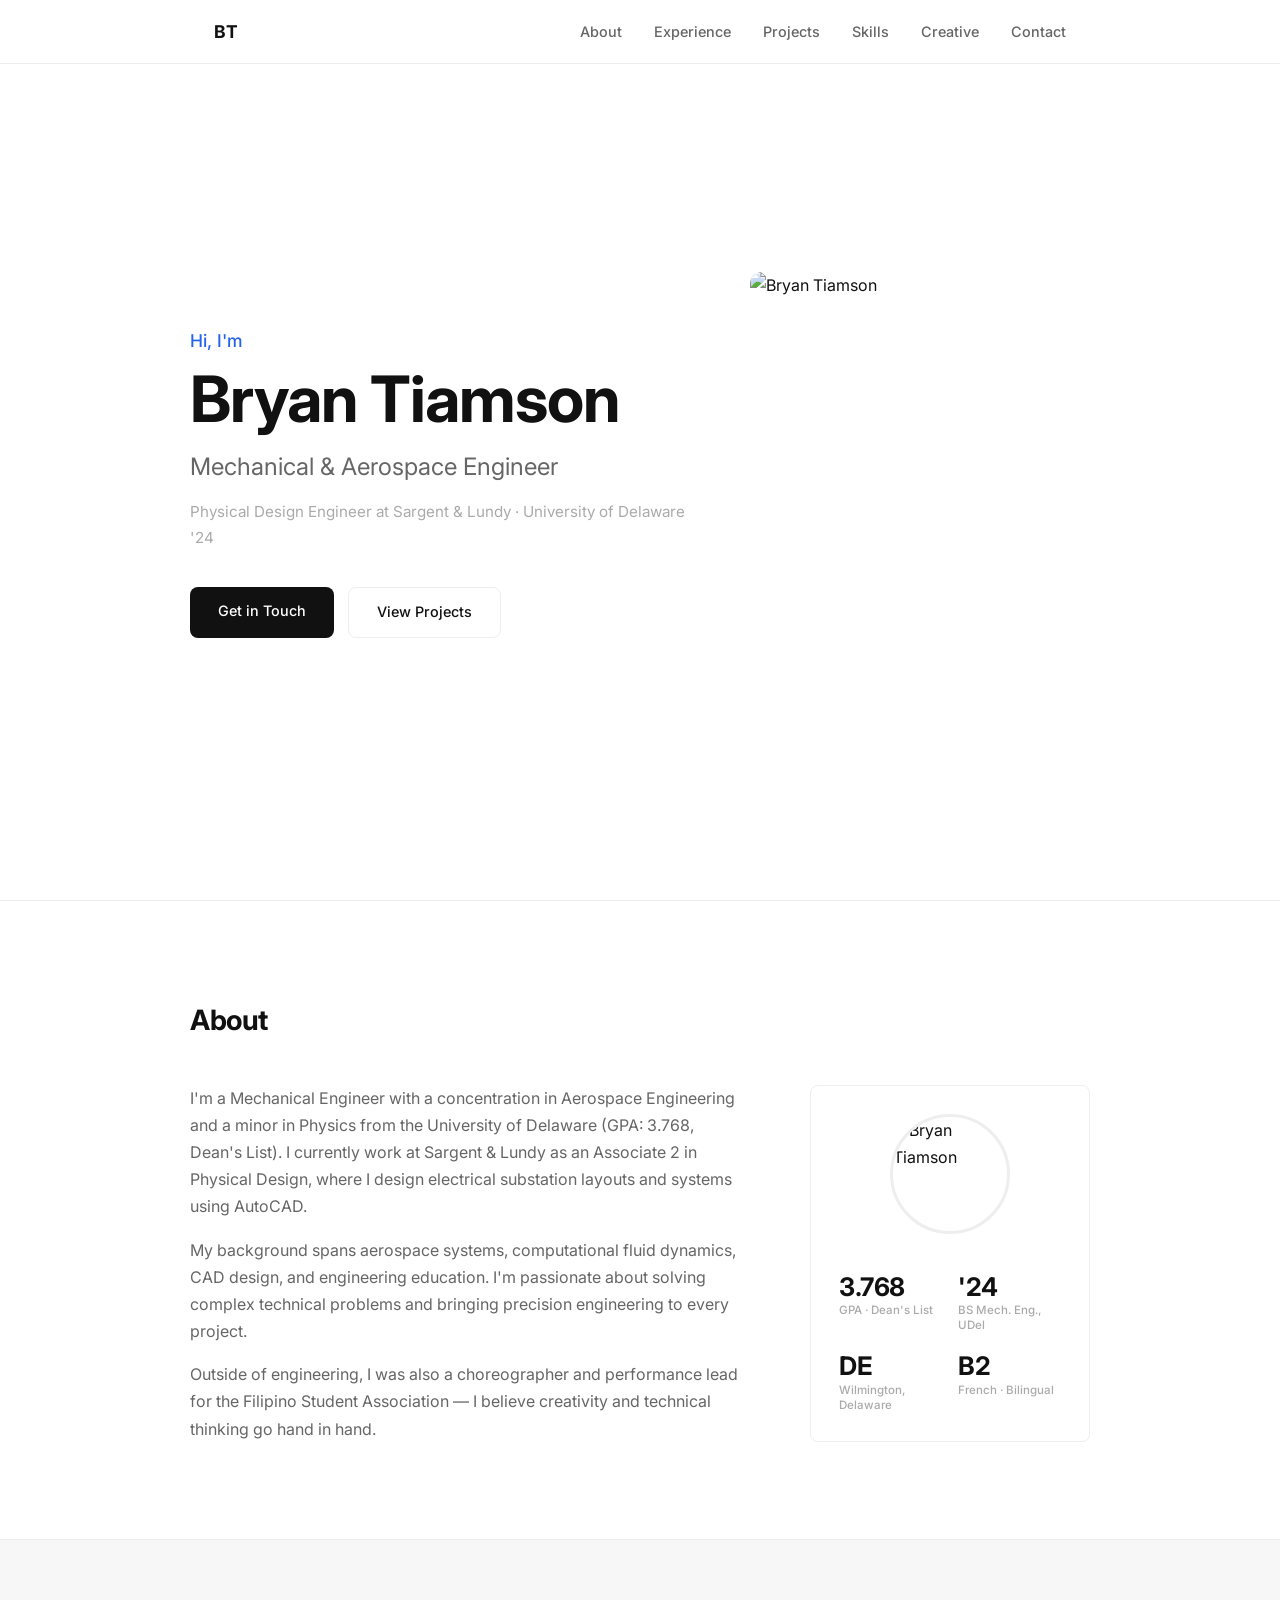
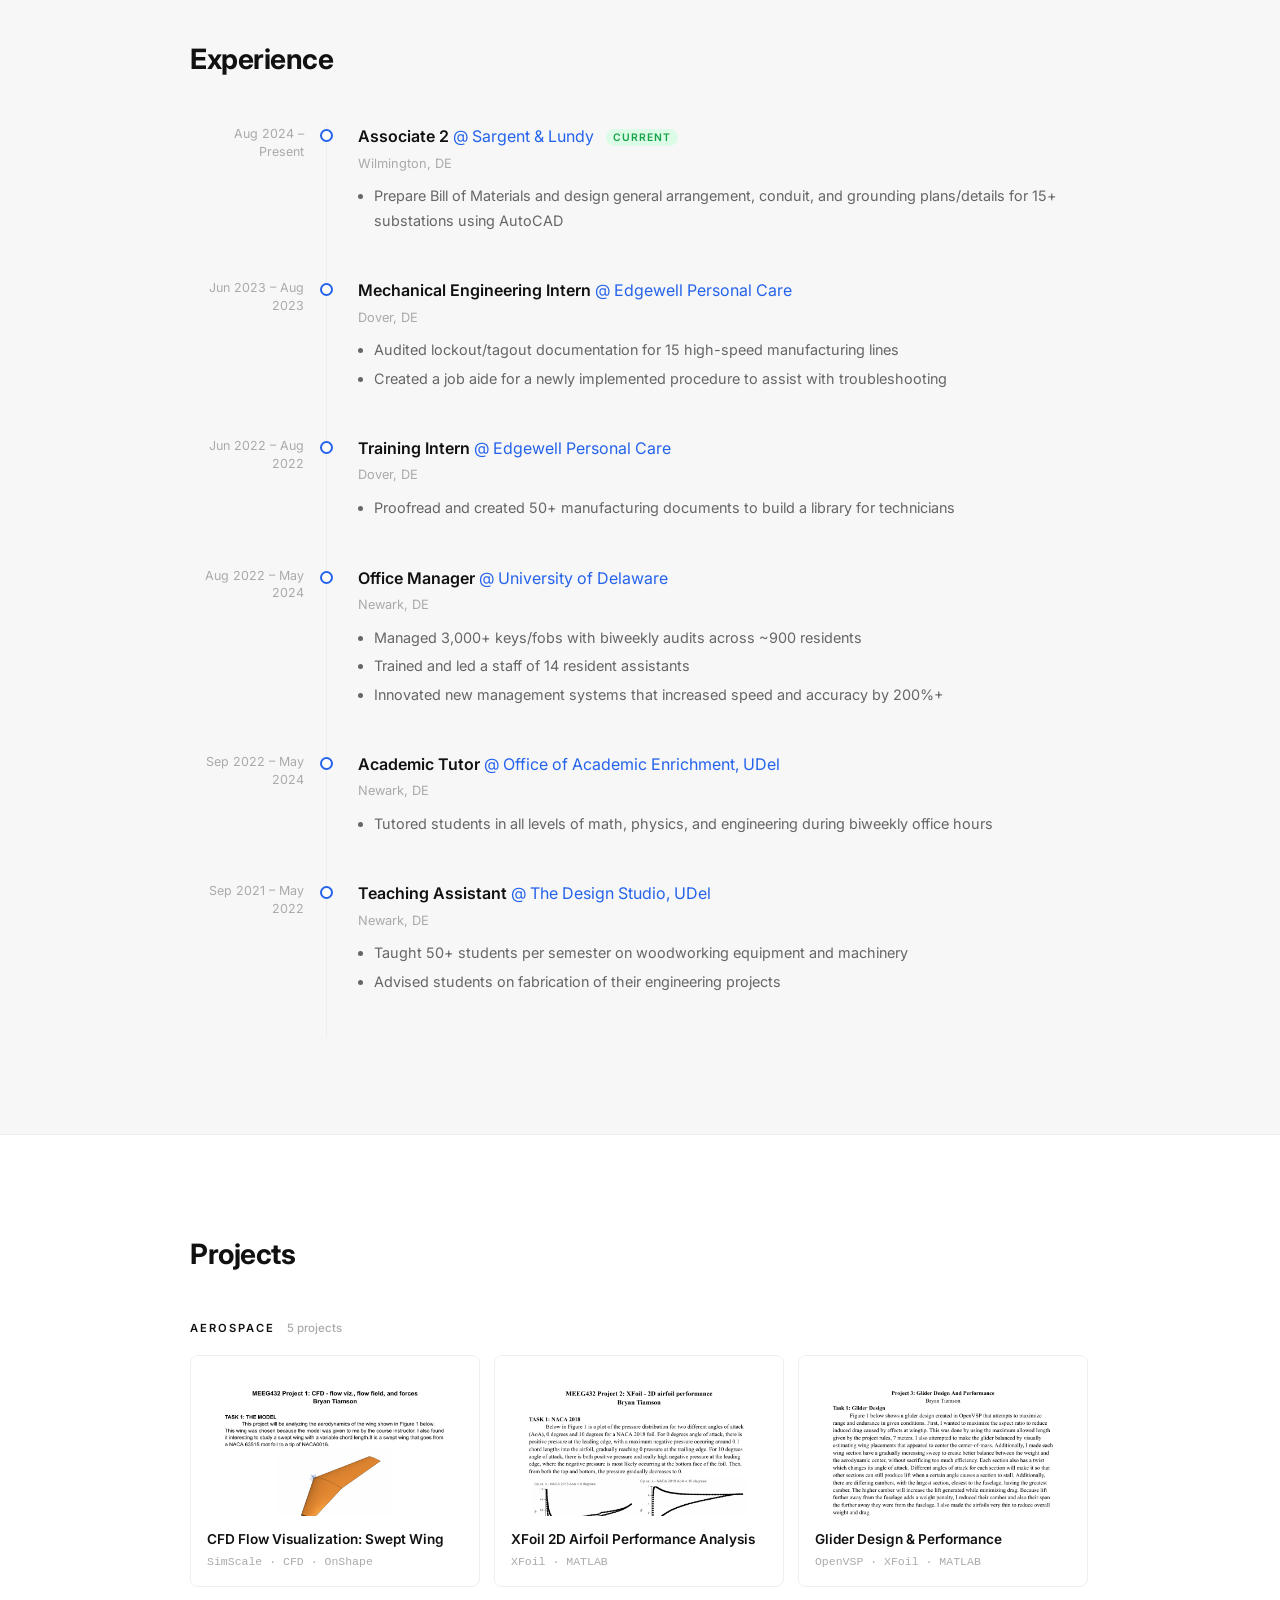
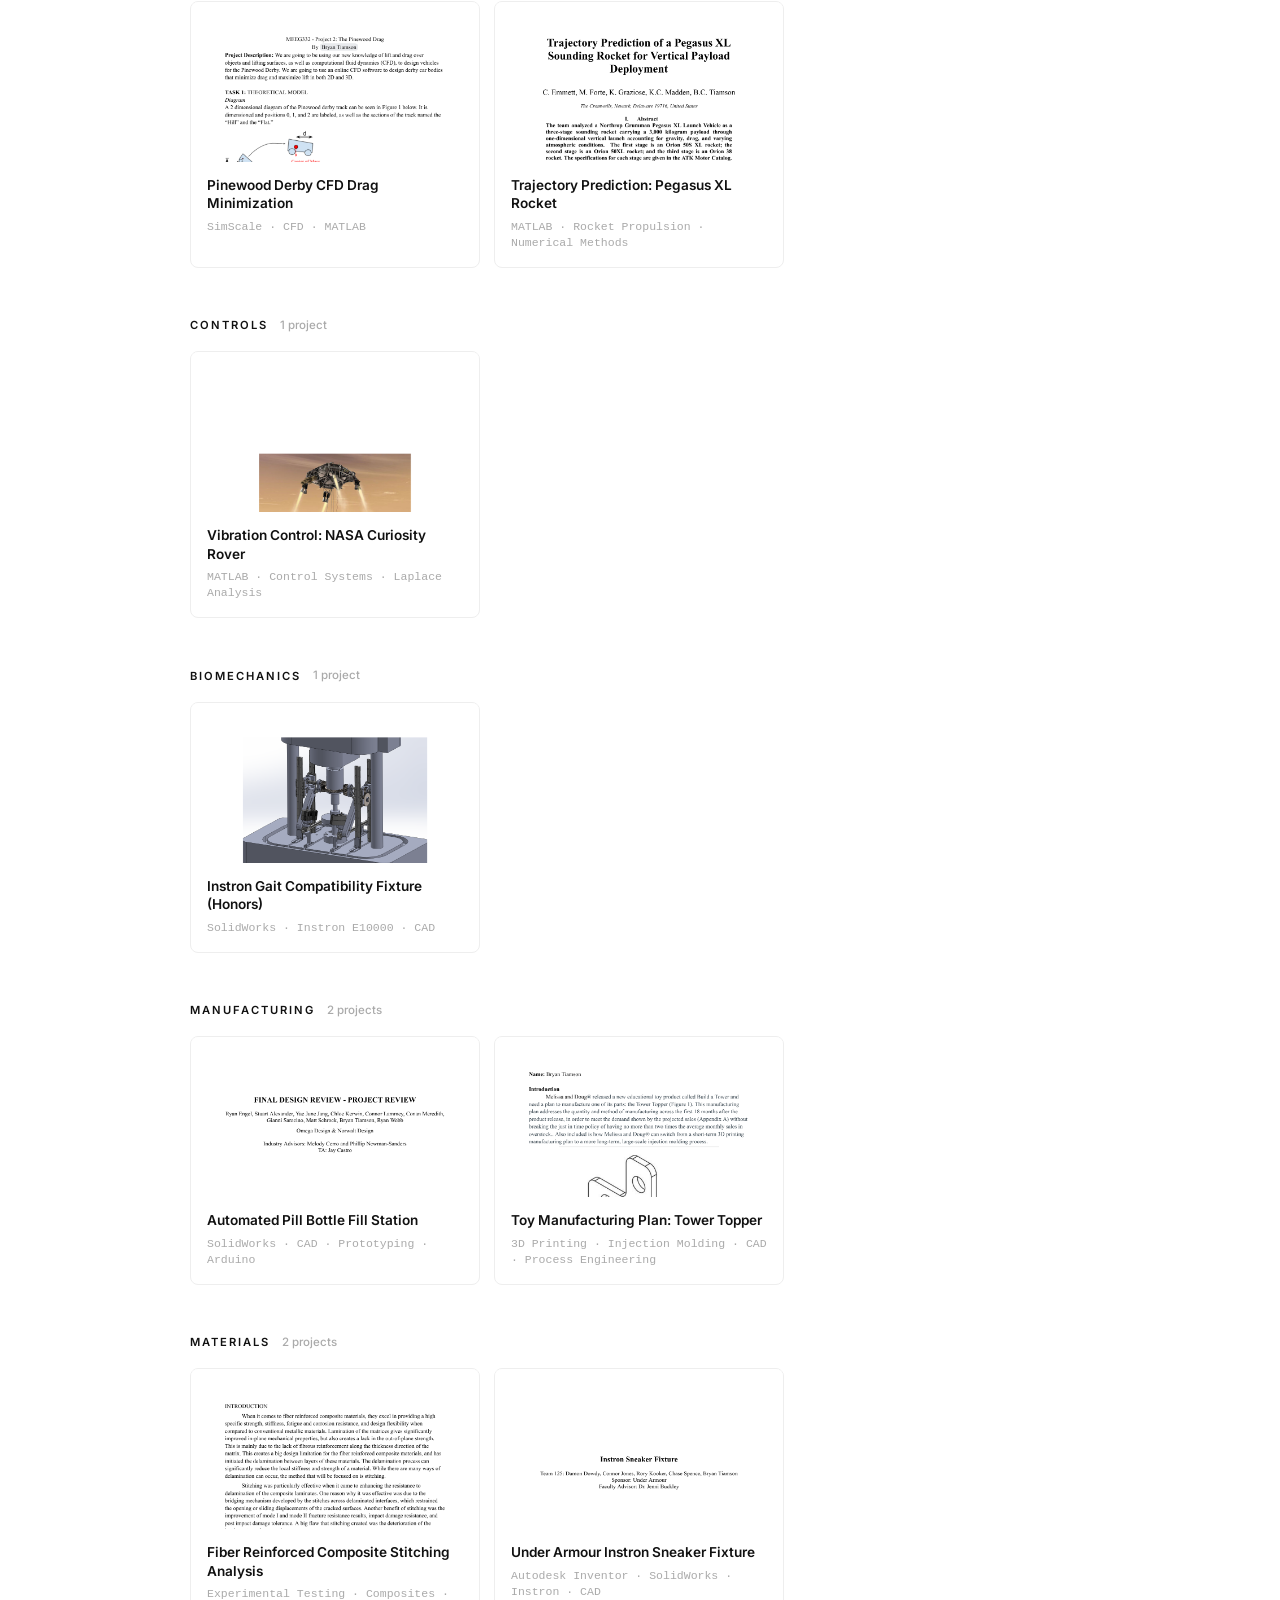
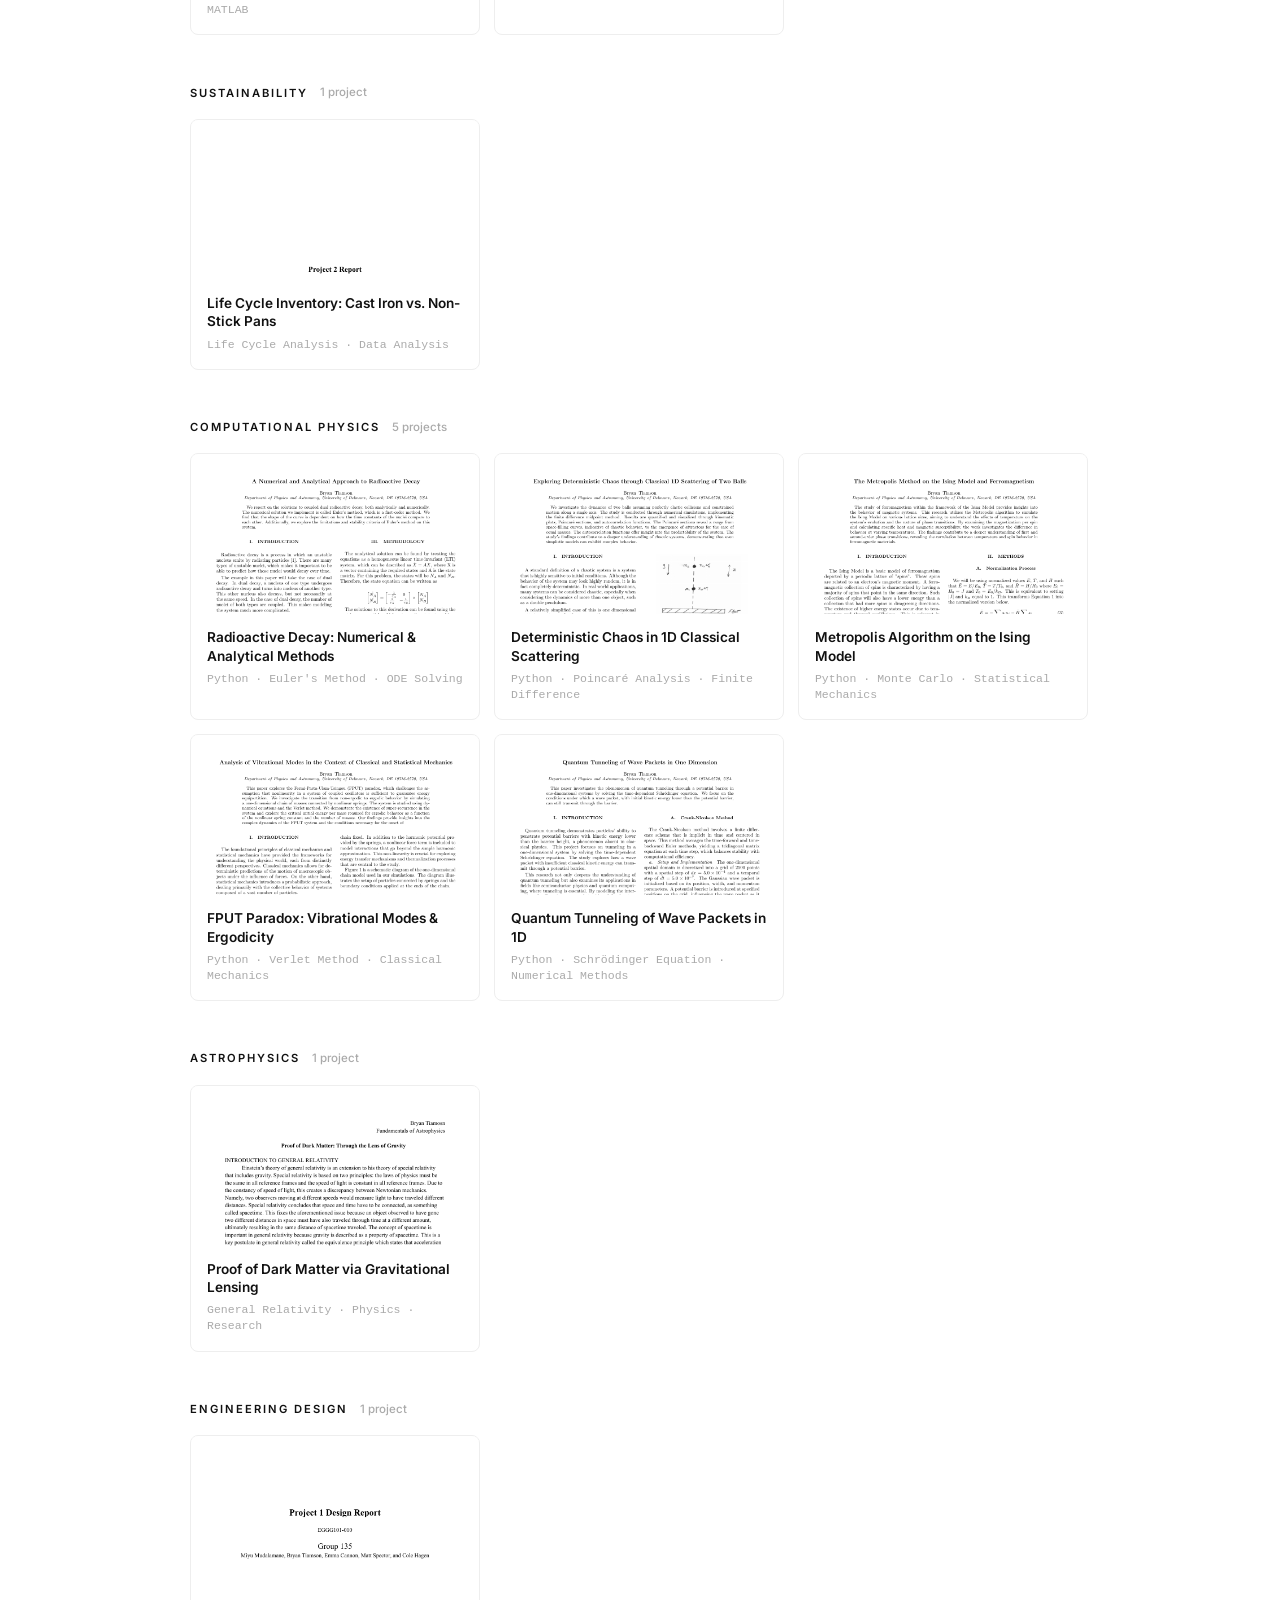
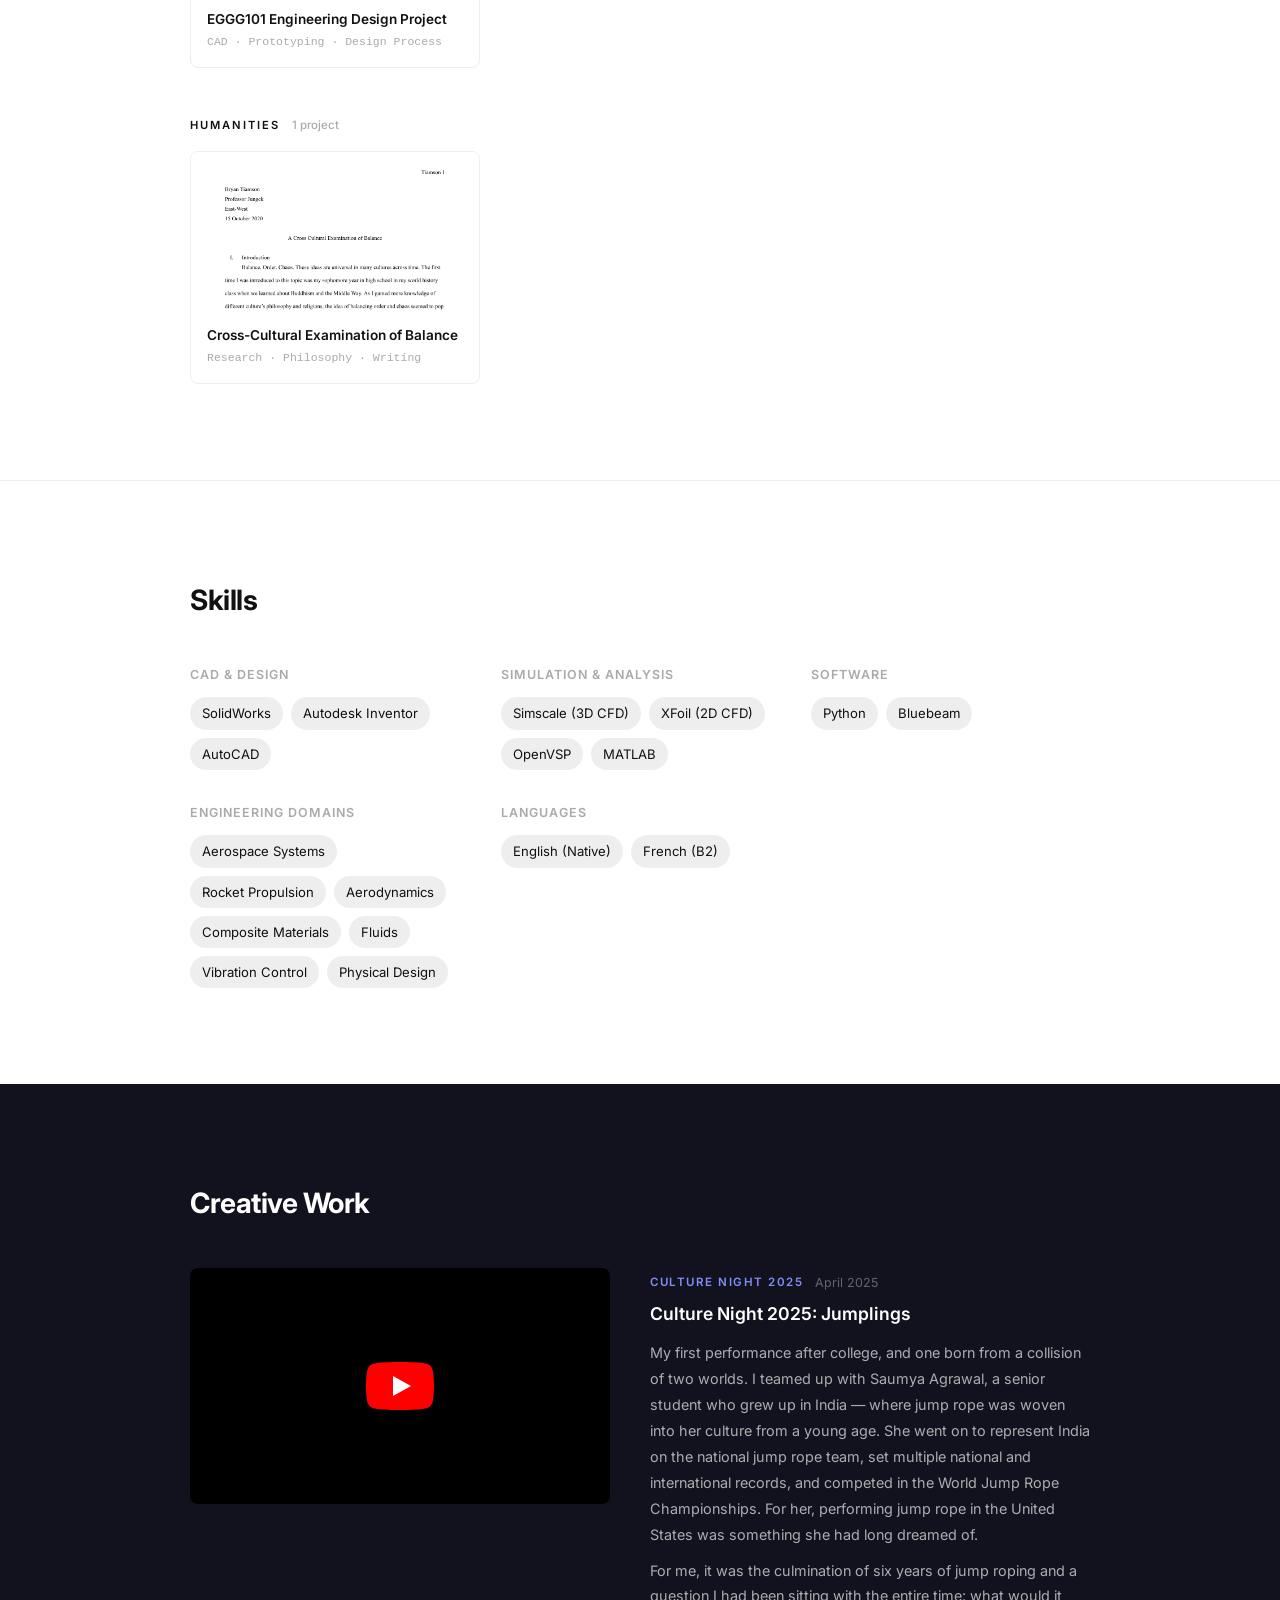
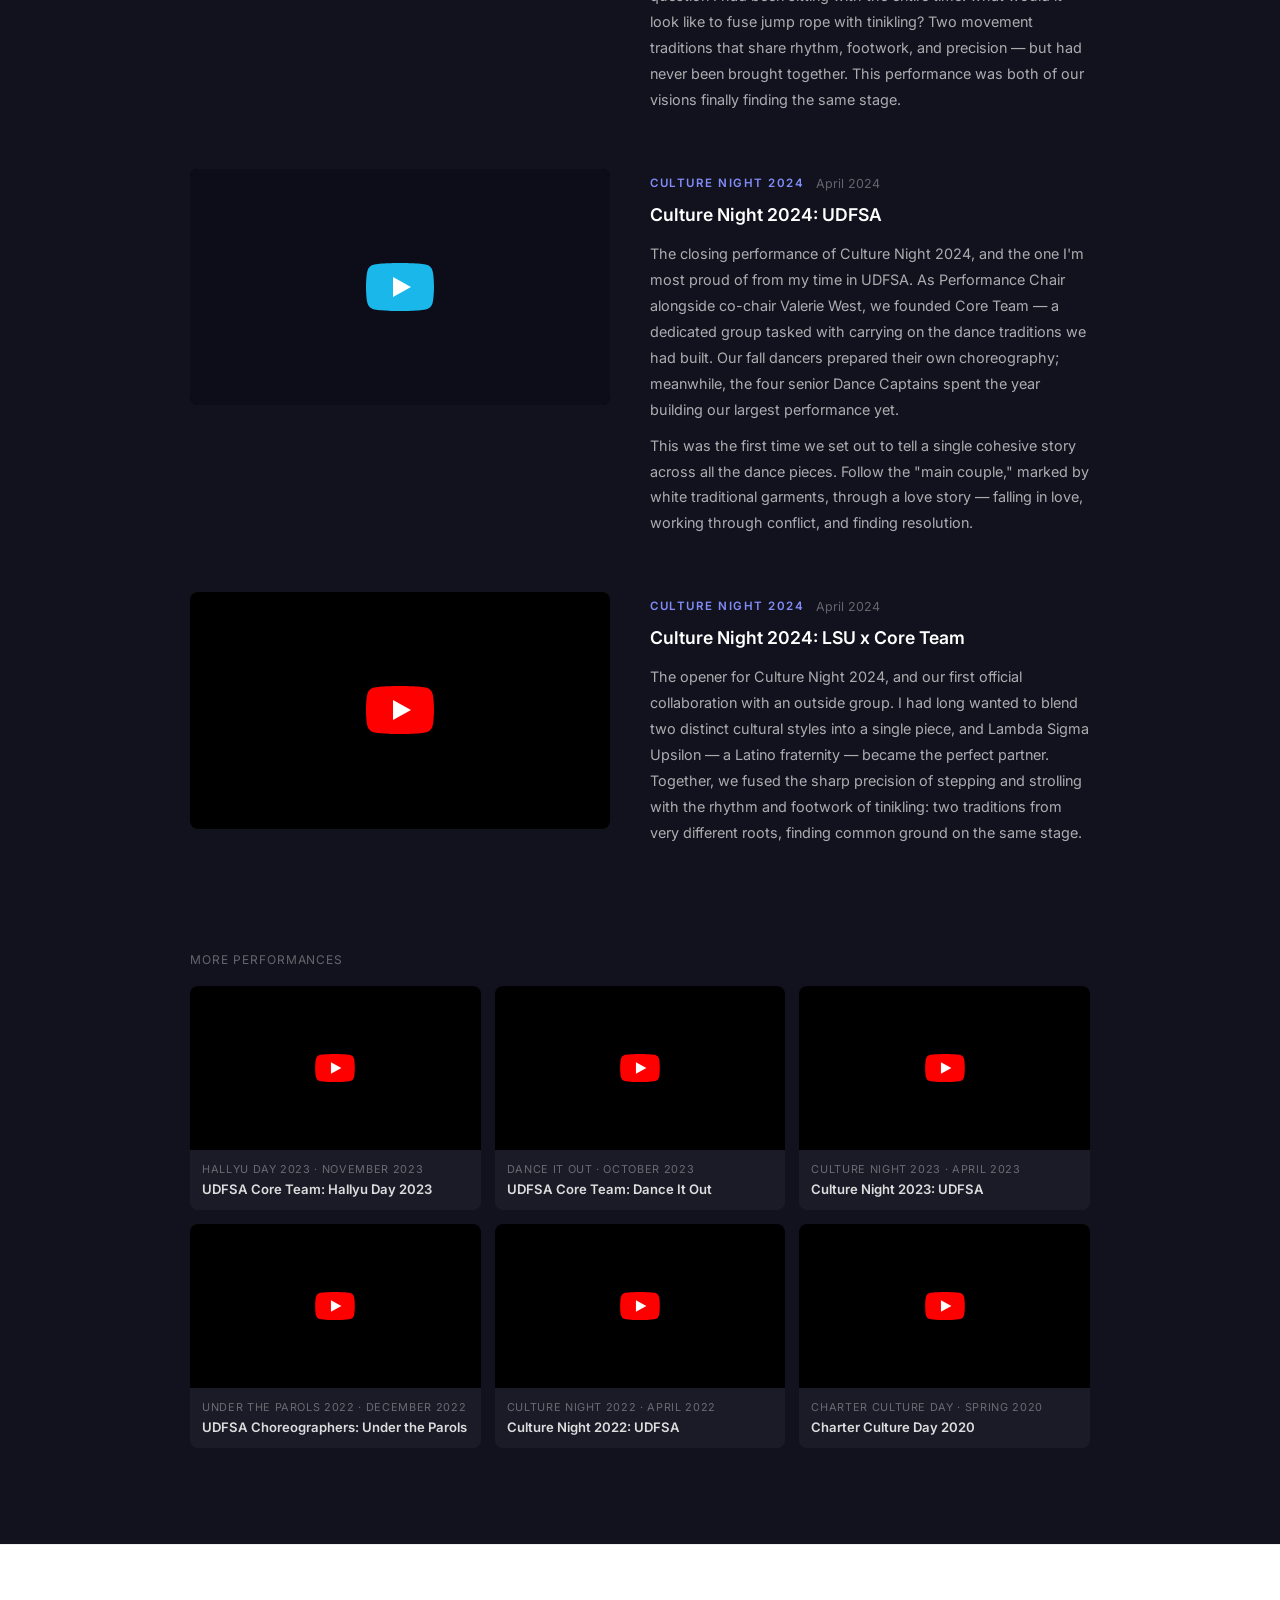
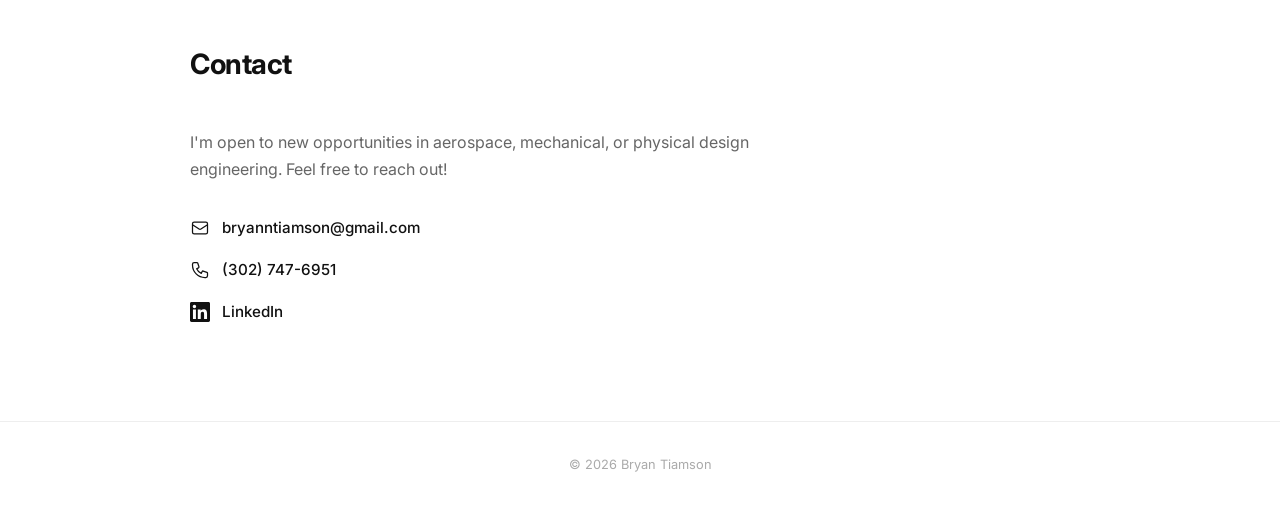
==== commit ede68741: "Update LinkedIn URL" ====
--- a/index.html
+++ b/index.html
@@ -276,7 +276,7 @@
             <svg xmlns="http://www.w3.org/2000/svg" width="20" height="20" fill="none" viewBox="0 0 24 24" stroke="currentColor"><path stroke-linecap="round" stroke-linejoin="round" stroke-width="1.5" d="M3 5a2 2 0 012-2h3.28a1 1 0 01.948.684l1.498 4.493a1 1 0 01-.502 1.21l-2.257 1.13a11.042 11.042 0 005.516 5.516l1.13-2.257a1 1 0 011.21-.502l4.493 1.498a1 1 0 01.684.949V19a2 2 0 01-2 2h-1C9.716 21 3 14.284 3 6V5z"/></svg>
             (302) 747-6951
           </a>
-          <a href="https://linkedin.com/in/bryan-tiamson-5ba43720b/" target="_blank" class="contact-item">
+          <a href="https://www.linkedin.com/in/bryan-tiamson-e-i-t-5ba43720b/" target="_blank" class="contact-item">
             <svg xmlns="http://www.w3.org/2000/svg" width="20" height="20" viewBox="0 0 24 24" fill="currentColor"><path d="M20.447 20.452h-3.554v-5.569c0-1.328-.027-3.037-1.852-3.037-1.853 0-2.136 1.445-2.136 2.939v5.667H9.351V9h3.414v1.561h.046c.477-.9 1.637-1.85 3.37-1.85 3.601 0 4.267 2.37 4.267 5.455v6.286zM5.337 7.433a2.062 2.062 0 01-2.063-2.065 2.064 2.064 0 112.063 2.065zm1.782 13.019H3.555V9h3.564v11.452zM22.225 0H1.771C.792 0 0 .774 0 1.729v20.542C0 23.227.792 24 1.771 24h20.451C23.2 24 24 23.227 24 22.271V1.729C24 .774 23.2 0 22.222 0h.003z"/></svg>
             LinkedIn
           </a>
--- a/style.css
+++ b/style.css
@@ -704,6 +704,104 @@
   font-size: 0.9rem;
 }
 
+/* ── Version A: show-more button ── */
+.video-card.video-card--hidden { display: none; }
+.creative-show-more {
+  display: block;
+  margin: 8px auto 0;
+  background: none;
+  border: 1px solid rgba(255,255,255,0.25);
+  color: rgba(255,255,255,0.7);
+  padding: 10px 28px;
+  border-radius: 99px;
+  font-size: 0.9rem;
+  cursor: pointer;
+  letter-spacing: 0.02em;
+  transition: border-color 0.15s, color 0.15s;
+}
+.creative-show-more:hover {
+  border-color: rgba(255,255,255,0.6);
+  color: var(--white);
+}
+
+/* ── Desktop/mobile layout switching ── */
+.creative-desktop-more { display: block; }  /* visible on desktop */
+.creative-mobile-more  { display: none; }   /* hidden on desktop */
+
+/* ── Compact thumbnail grid ── */
+.creative-compact-header {
+  font-size: 0.75rem;
+  letter-spacing: 0.08em;
+  text-transform: uppercase;
+  color: rgba(255,255,255,0.35);
+  margin-top: 48px;
+  margin-bottom: 16px;
+}
+.creative-compact-grid {
+  display: grid;
+  grid-template-columns: repeat(3, 1fr);
+  gap: 14px;
+}
+.video-card-sm {
+  position: relative;
+  cursor: pointer;
+  border-radius: var(--radius);
+  overflow: hidden;
+  background: rgba(255,255,255,0.04);
+  transition: background 0.15s;
+}
+.video-card-sm:hover { background: rgba(255,255,255,0.09); }
+.video-card-sm .yt-facade {
+  border-radius: 0;
+  aspect-ratio: 16/9;
+}
+.video-card-sm .yt-play-btn svg { width: 40px; height: 28px; }
+.video-card-sm-info {
+  padding: 10px 12px 12px;
+}
+.video-card-sm-event {
+  font-size: 0.68rem;
+  text-transform: uppercase;
+  letter-spacing: 0.06em;
+  color: rgba(255,255,255,0.35);
+}
+.video-card-sm-title {
+  font-size: 0.82rem;
+  font-weight: 600;
+  color: rgba(255,255,255,0.85);
+  margin-top: 3px;
+  line-height: 1.3;
+}
+.video-card-sm-overlay {
+  position: absolute;
+  inset: 0;
+  background: rgba(10, 10, 22, 0.94);
+  padding: 14px;
+  opacity: 0;
+  transition: opacity 0.2s;
+  display: flex;
+  flex-direction: column;
+  justify-content: center;
+  gap: 10px;
+  cursor: pointer;
+}
+.video-card-sm:hover .video-card-sm-overlay { opacity: 1; }
+.video-card-sm-overlay p {
+  font-size: 0.76rem;
+  color: rgba(255,255,255,0.88);
+  line-height: 1.55;
+  display: -webkit-box;
+  -webkit-line-clamp: 5;
+  -webkit-box-orient: vertical;
+  overflow: hidden;
+  margin: 0;
+}
+.video-card-sm-overlay .hover-hint {
+  font-size: 0.72rem;
+  color: #93c5fd;
+  font-weight: 500;
+}
+
 #creativeGrid {
   display: flex;
   flex-direction: column;
@@ -746,6 +844,13 @@
   transition: transform 0.15s;
 }
 .yt-facade:hover .yt-play-btn { transform: scale(1.1); }
+
+.vimeo-placeholder {
+  width: 100%;
+  aspect-ratio: 16 / 9;
+  border-radius: var(--radius);
+  background: #0d0d1a;
+}
 
 .yt-iframe {
   width: 100%;
@@ -1015,4 +1120,7 @@
   /* — Creative — */
   .video-card { grid-template-columns: 1fr; gap: 16px; }
   #creativeGrid { gap: 40px; }
-}
+  .creative-desktop-more { display: none; }
+  .creative-mobile-more { display: flex; flex-direction: column; gap: 40px; }
+  .creative-compact-grid { grid-template-columns: repeat(2, 1fr); }
+}
